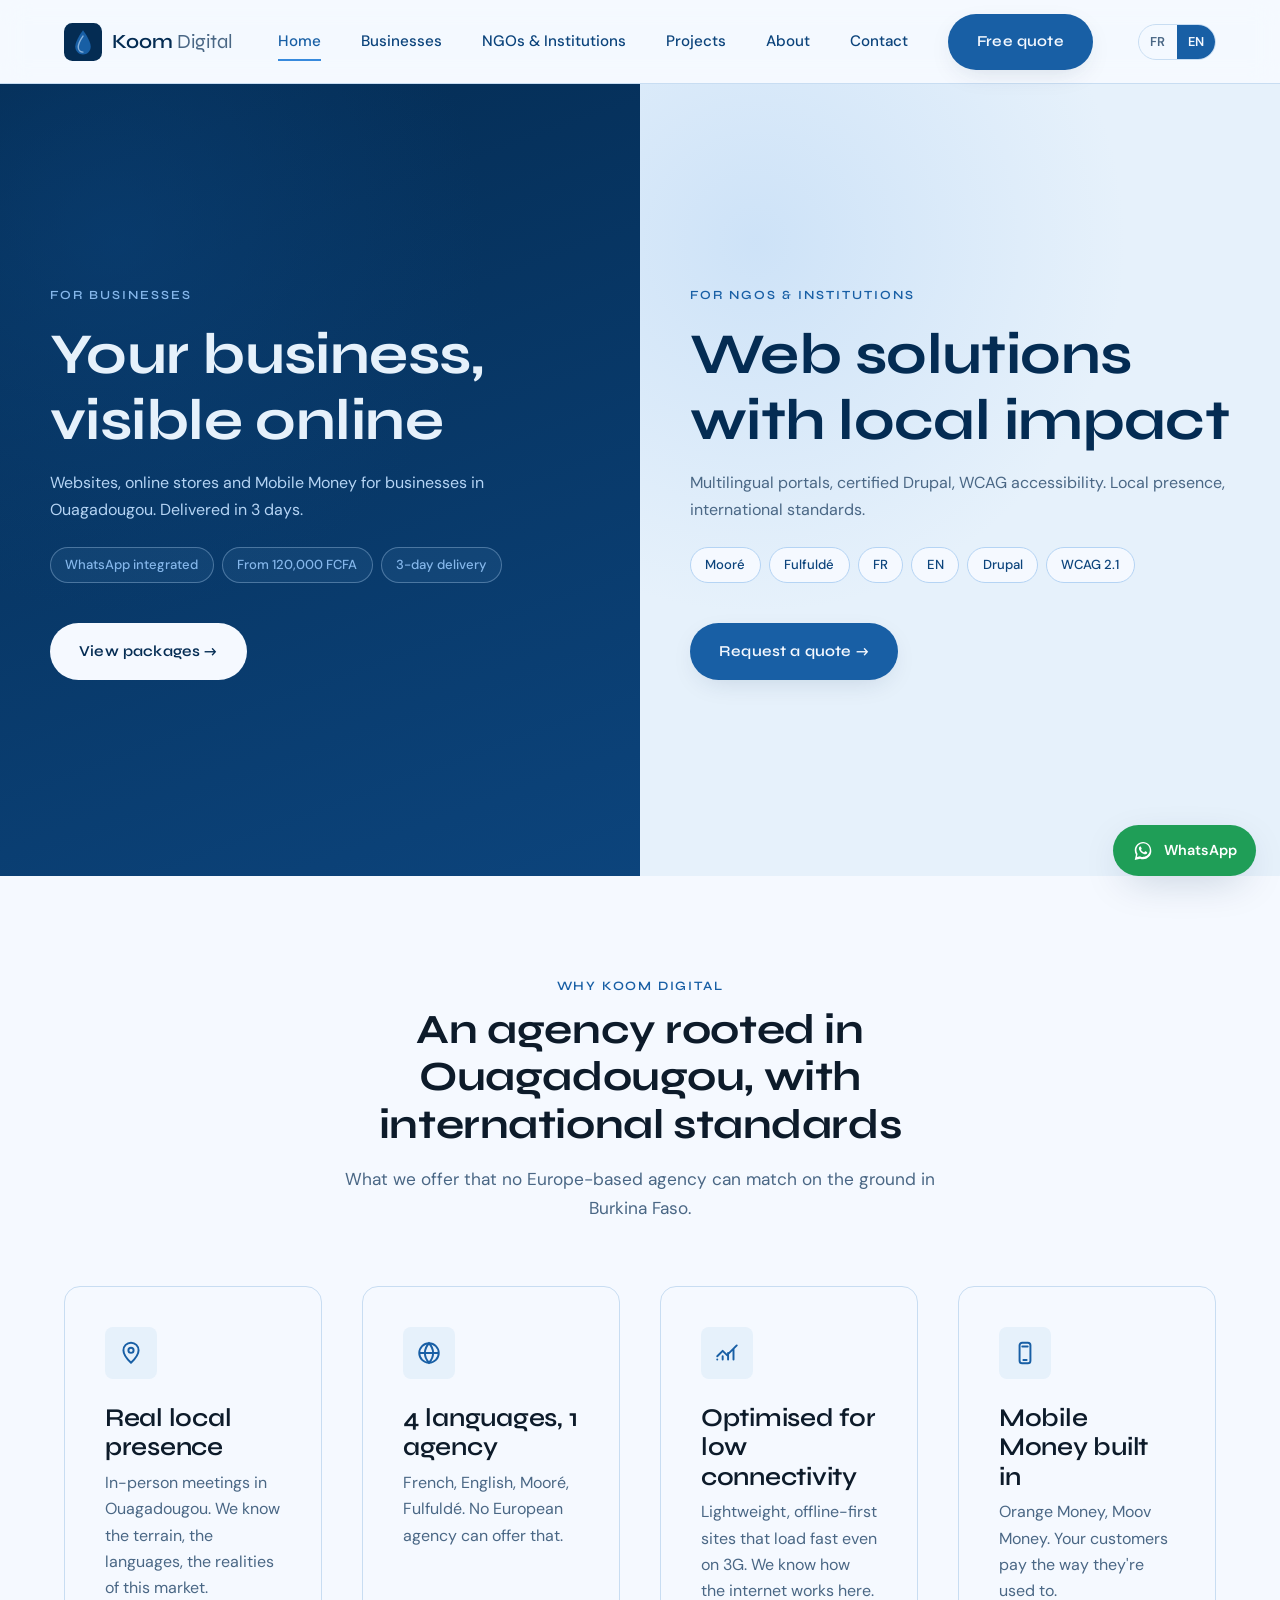
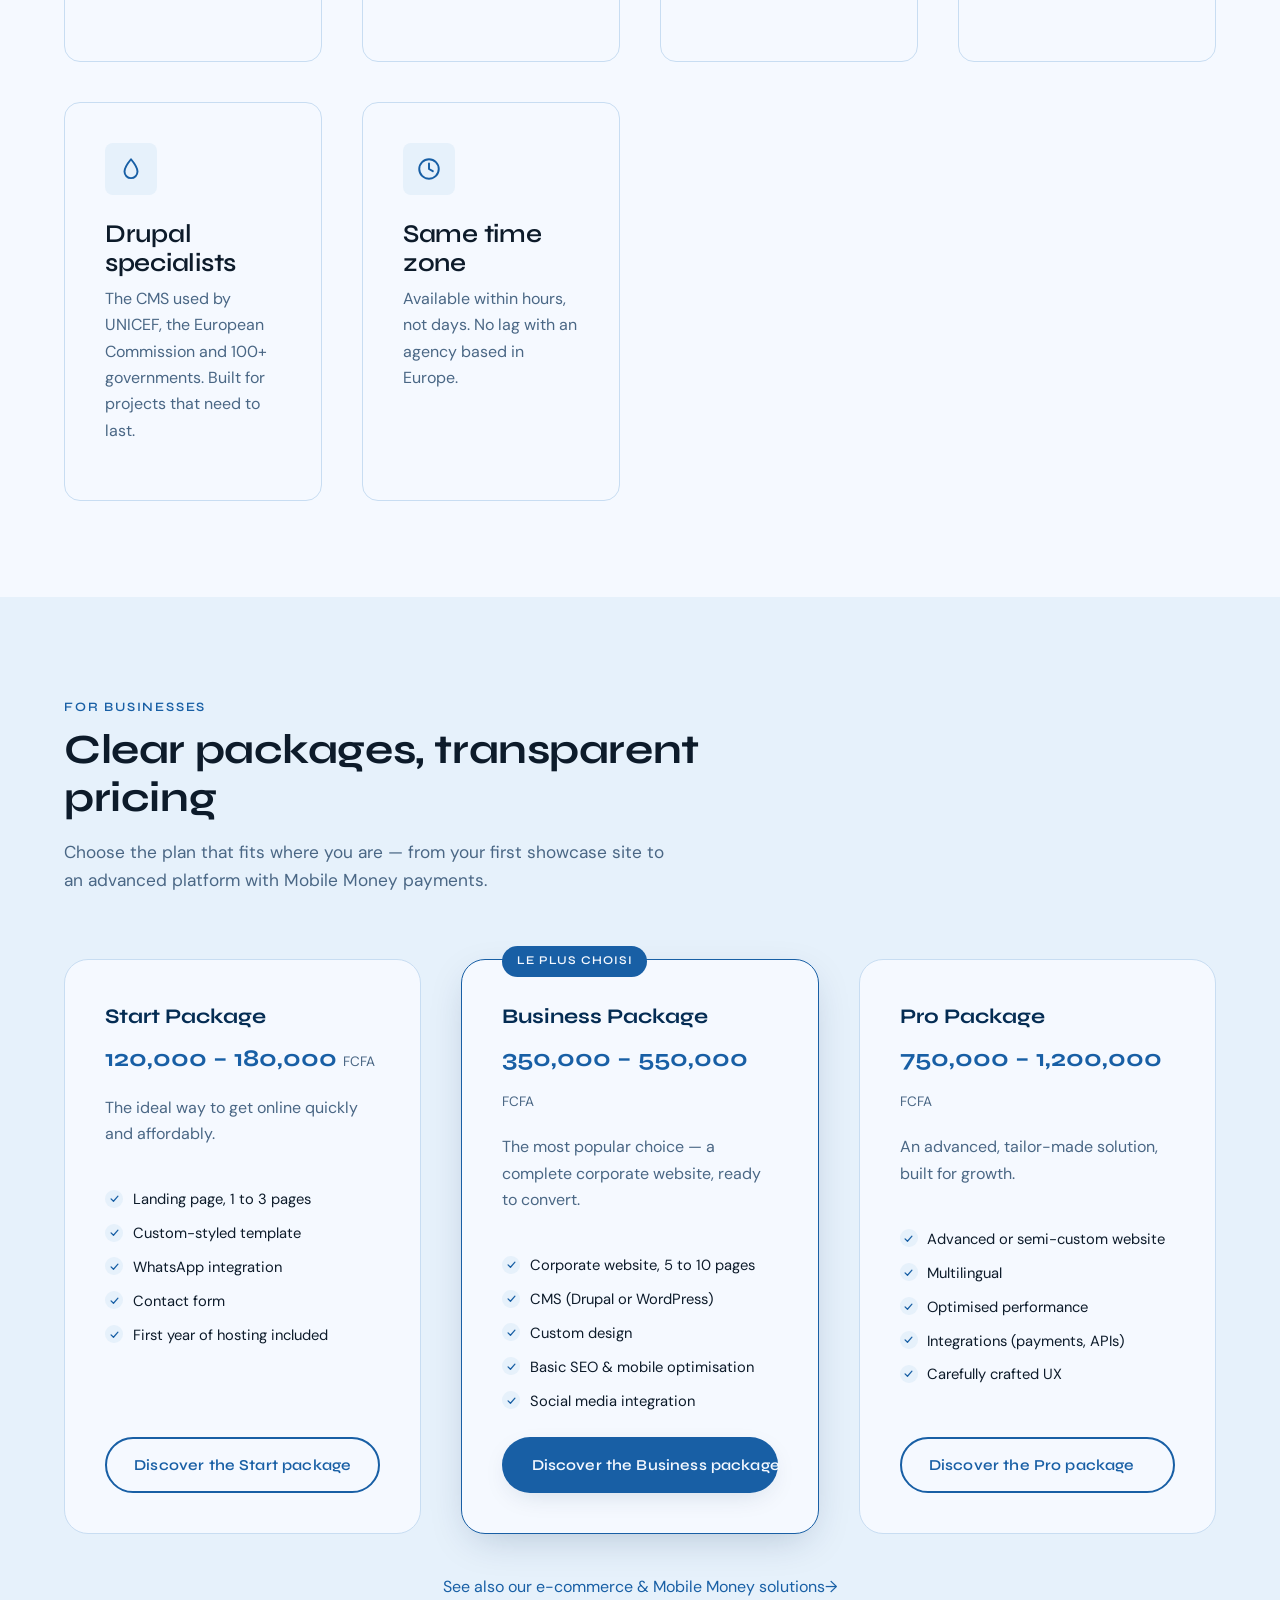
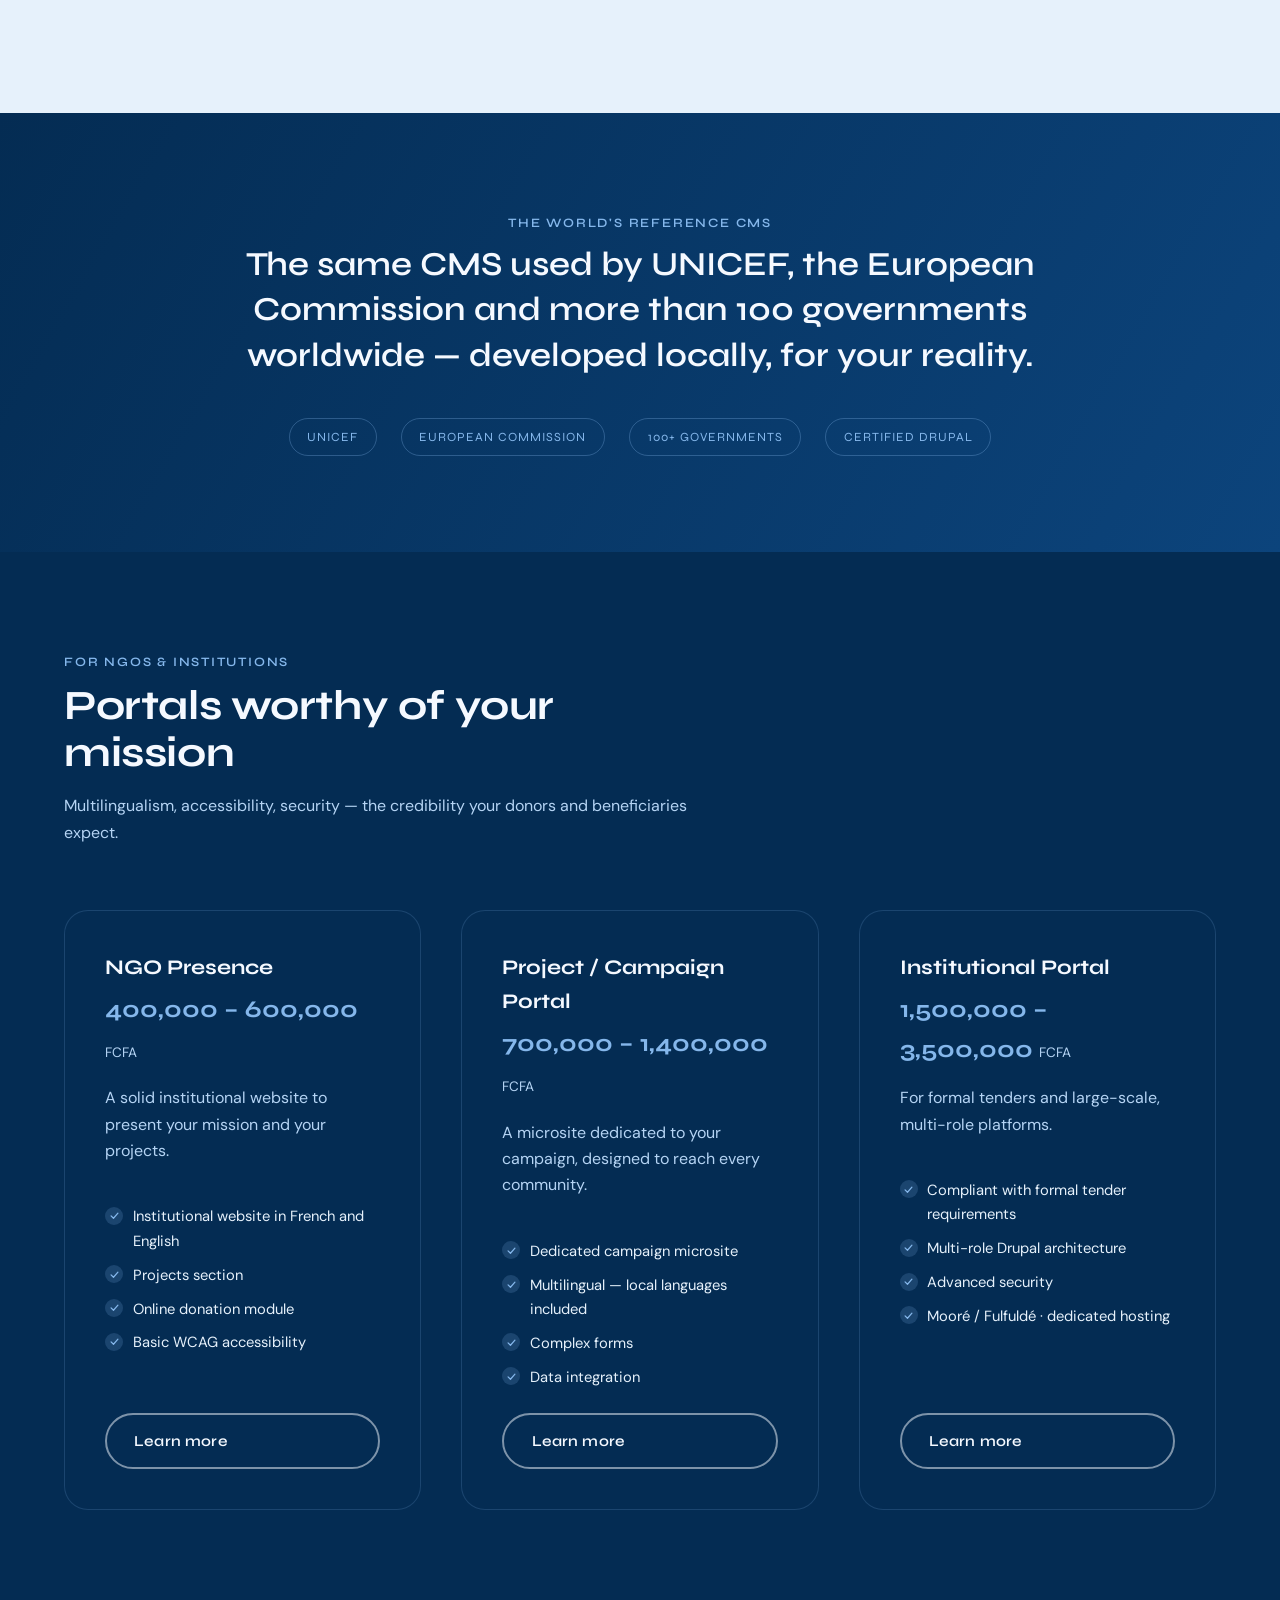
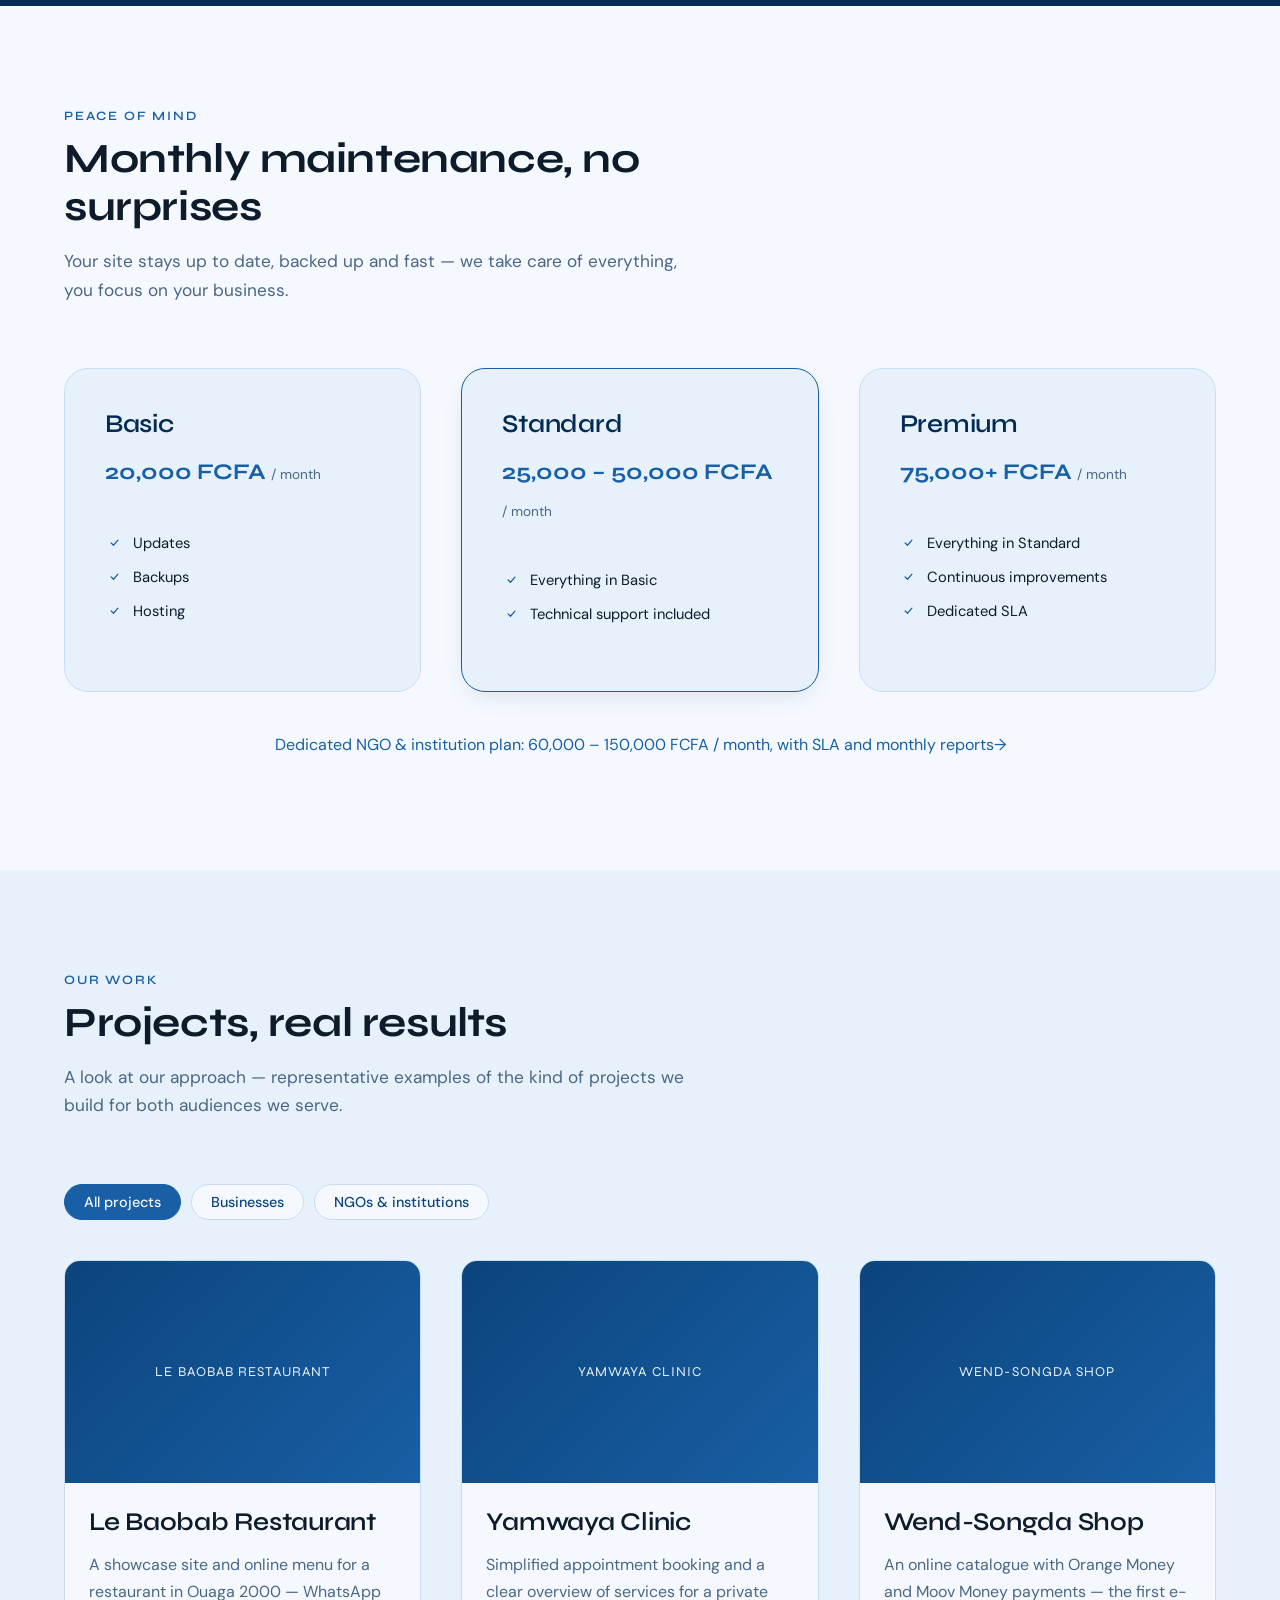
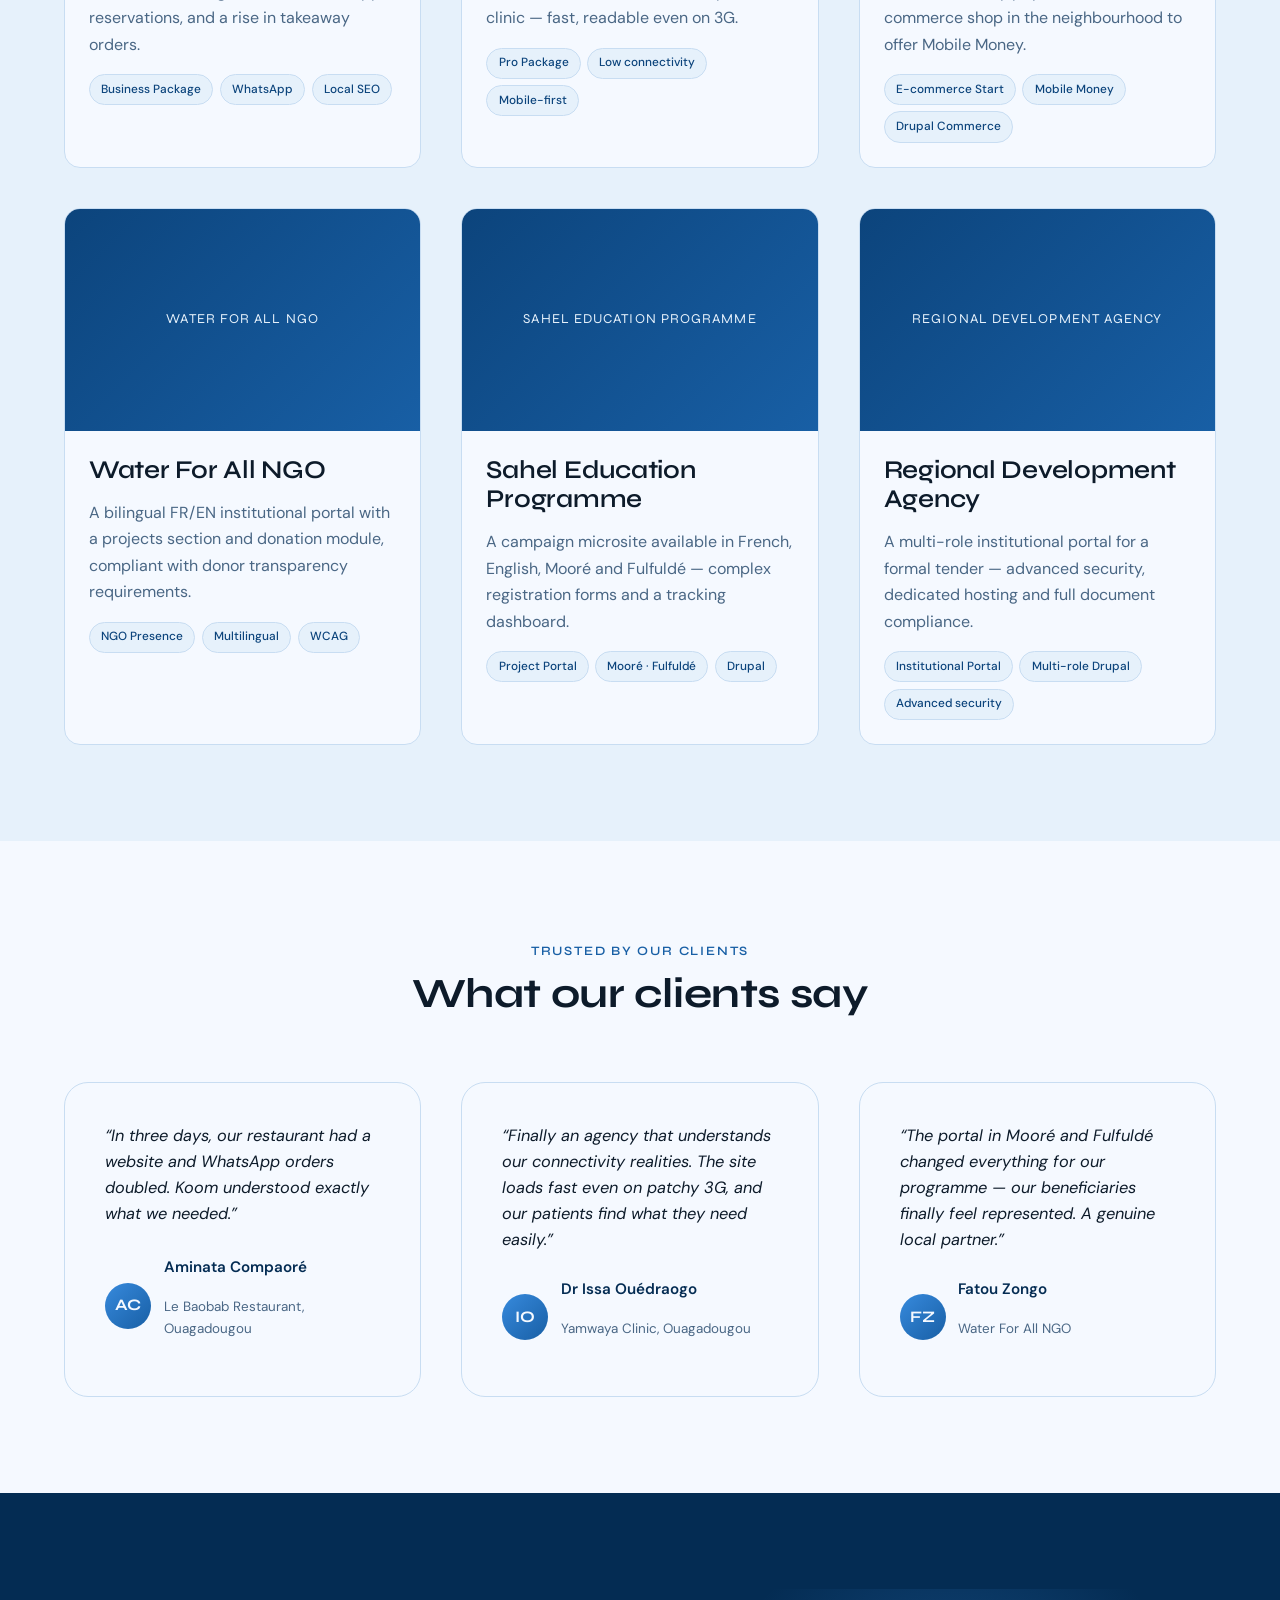
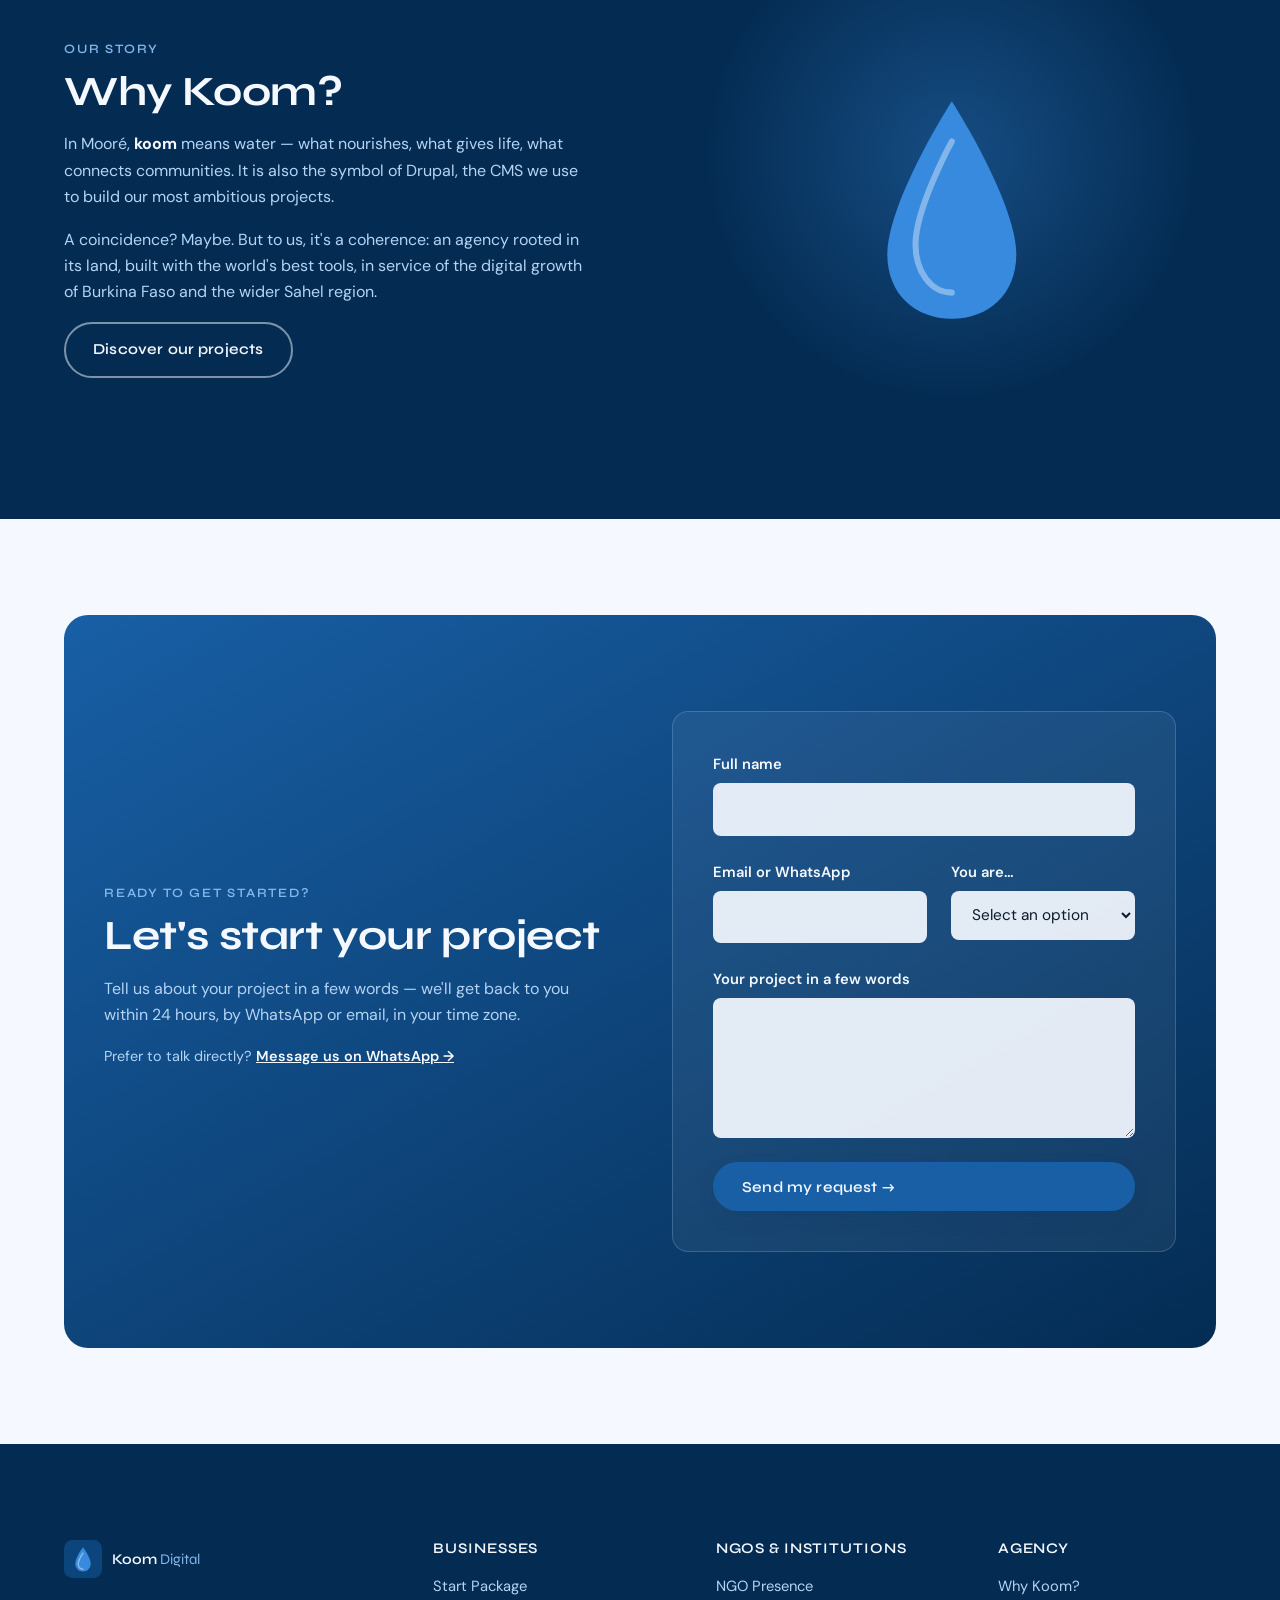
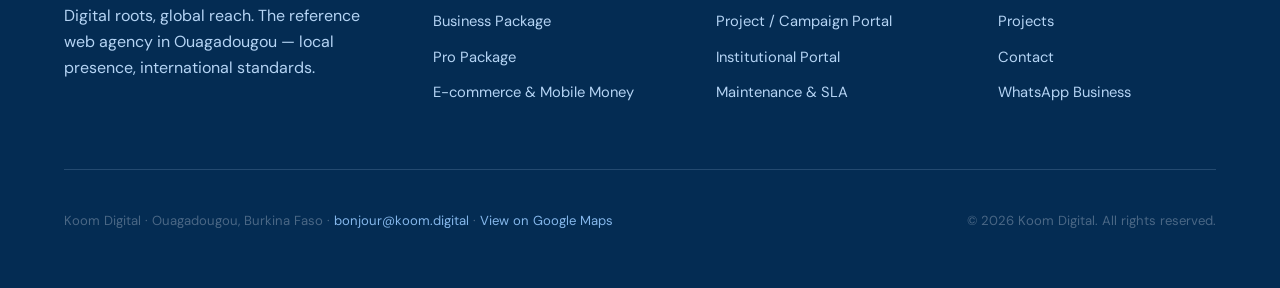
==== en/index.html @ 2a44bb32 "add english version" ====
<!DOCTYPE html>
<html lang="en">
<head>
  <meta charset="UTF-8">
  <meta name="viewport" content="width=device-width, initial-scale=1">
  <title>Koom Digital — Drupal Web Agency in Ouagadougou, Burkina Faso</title>
  <meta name="description" content="Koom Digital builds websites, online stores and institutional portals in Ouagadougou. Drupal specialists, Mobile Money, multilingual (FR, EN, Mooré, Fulfuldé). Local presence, international standards.">
  <link rel="canonical" href="https://www.koom.digital/en/index.html">
  <link rel="alternate" hreflang="fr" href="https://www.koom.digital/">
  <link rel="alternate" hreflang="en" href="https://www.koom.digital/en/index.html">
  <link rel="alternate" hreflang="x-default" href="https://www.koom.digital/">

  <!-- Open Graph — sharing on WhatsApp / social networks -->
  <meta property="og:type" content="website">
  <meta property="og:locale" content="en_US">
  <meta property="og:locale:alternate" content="fr_FR">
  <meta property="og:site_name" content="Koom Digital">
  <meta property="og:title" content="Koom Digital — Your business, visible to the world">
  <meta property="og:description" content="Websites, stores and portals built for impact, designed in Ouagadougou. Certified Drupal, Mobile Money, multilingual FR · EN · Mooré · Fulfuldé.">
  <meta property="og:url" content="https://www.koom.digital/en/index.html">
  <meta property="og:image" content="https://www.koom.digital/images/og-cover.jpg">
  <meta name="twitter:card" content="summary_large_image">

  <link rel="icon" type="image/svg+xml" href="../images/favicon.svg">

  <!-- Fonts: preconnect + non-blocking load -->
  <link rel="preconnect" href="https://fonts.googleapis.com">
  <link rel="preconnect" href="https://fonts.gstatic.com" crossorigin>
  <link href="https://fonts.googleapis.com/css2?family=Syne:wght@500;600;700&family=DM+Sans:wght@300;400;500&display=swap" rel="stylesheet" media="print" onload="this.media='all'">
  <noscript><link href="https://fonts.googleapis.com/css2?family=Syne:wght@500;600;700&family=DM+Sans:wght@300;400;500&display=swap" rel="stylesheet"></noscript>

  <!-- Critical CSS above the fold (inline for First Contentful Paint) -->
  <style>
    :root{--koom-navy:#042C53;--koom-deep:#0C447C;--koom-blue:#185FA5;--koom-mid:#378ADD;--koom-light:#85B7EB;--koom-pale:#B5D4F4;--koom-wash:#E6F1FB;--koom-white:#F5F9FF;--koom-text:#0D1B2A;--koom-muted:#4A6785;--koom-border:#C8DDF2;--font-display:'Syne',Georgia,serif;--font-body:'DM Sans',-apple-system,sans-serif}
    *{box-sizing:border-box}
    body{margin:0;font-family:var(--font-body);color:var(--koom-text);background:var(--koom-white);line-height:1.65}
    h1,h2,h3{font-family:var(--font-display);font-weight:700;line-height:1.15;margin:0 0 1rem}
    .site-header{position:sticky;top:0;z-index:100;background:rgba(245,249,255,.85);border-bottom:1px solid var(--koom-border)}
    .nav{display:flex;align-items:center;justify-content:space-between;gap:1.5rem;padding-block:.85rem;max-width:1200px;margin-inline:auto;padding-inline:1.5rem}
    .brand{display:inline-flex;align-items:center;gap:.6rem;font-family:var(--font-display);font-size:1.25rem;color:var(--koom-navy)}
    .hero-split{display:grid;grid-template-columns:1fr 1fr;min-height:88vh}
    .hero-half{display:flex;align-items:center;padding:4rem 2.5rem}
    .hero-entreprises{background:linear-gradient(160deg,var(--koom-navy),var(--koom-deep));color:var(--koom-wash)}
    .hero-ongs{background:var(--koom-wash);color:var(--koom-navy)}
    @media(max-width:920px){.hero-split{grid-template-columns:1fr;min-height:0}.hero-half{padding:3rem 1.5rem}}
  </style>

  <link rel="preload" href="../css/style.css" as="style">
  <link rel="stylesheet" href="../css/style.css" media="print" onload="this.media='all'">
  <noscript><link rel="stylesheet" href="../css/style.css"></noscript>

  <!-- Schema.org — LocalBusiness for local SEO -->
  <script type="application/ld+json">
  {
    "@context": "https://schema.org",
    "@type": "ProfessionalService",
    "name": "Koom Digital",
    "description": "Web development agency and Drupal specialist based in Ouagadougou, Burkina Faso. Showcase websites, e-commerce, Mobile Money and multilingual institutional portals.",
    "image": "https://www.koom.digital/images/og-cover.jpg",
    "url": "https://www.koom.digital/en/index.html",
    "telephone": "+226-XX-XX-XX-XX",
    "priceRange": "120000 FCFA - 3500000 FCFA",
    "address": {
      "@type": "PostalAddress",
      "addressLocality": "Ouagadougou",
      "addressCountry": "BF"
    },
    "areaServed": ["Burkina Faso", "Sahel region"],
    "knowsLanguage": ["fr", "en", "mos", "ff"],
    "sameAs": []
  }
  </script>
</head>
<body>
  <a class="skip-link" href="#main">Skip to main content</a>

  <!-- ============================== NAVIGATION ============================== -->
  <header class="site-header">
    <nav class="nav" aria-label="Main navigation">
      <a class="brand" href="index.html">
        <svg class="brand-mark" viewBox="0 0 64 64" aria-hidden="true">
          <rect width="64" height="64" rx="14" fill="#042C53"/>
          <path d="M32 12C32 12 19 29 19 39.5C19 47.5 24.8 53 32 53C39.2 53 45 47.5 45 39.5C45 29 32 12 32 12Z" fill="#185FA5"/>
          <path d="M32 22C32 22 24 33.5 24 40.5C24 45.5 27.6 49 32 49" fill="none" stroke="#B5D4F4" stroke-width="2.4" stroke-linecap="round" opacity="0.7"/>
        </svg>
        <span class="brand-word"><strong>Koom</strong> <span>Digital</span></span>
      </a>

      <button class="nav-toggle" type="button" aria-expanded="false" aria-controls="primary-nav" aria-label="Open navigation menu">
        <span></span>
      </button>

      <div class="nav-links" id="primary-nav">
        <a href="index.html" aria-current="page">Home</a>
        <a href="entreprises.html">Businesses</a>
        <a href="ongs-institutions.html">NGOs &amp; Institutions</a>
        <a href="index.html#projects">Projects</a>
        <a href="index.html#story">About</a>
        <a href="contact.html">Contact</a>
        <a class="btn btn-primary" href="contact.html">Free quote</a>
      </div>

      <div class="nav-actions">
        <div class="lang-toggle" role="group" aria-label="Choose language / Choisir la langue">
          <a href="../index.html" aria-current="false" lang="fr" hreflang="fr">FR</a>
          <a href="index.html" aria-current="true" lang="en" hreflang="en">EN</a>
        </div>
      </div>
    </nav>
  </header>

  <main id="main">

    <!-- ============================== HERO SPLIT ============================== -->
    <section class="hero-split" aria-label="Choose your path">
      <div class="hero-half hero-entreprises">
        <div class="hero-half-inner" data-reveal>
          <span class="hero-tag-label">For businesses</span>
          <h1>Your business, visible online</h1>
          <p>Websites, online stores and Mobile Money for businesses in Ouagadougou. Delivered in 3 days.</p>
          <ul class="tag-list">
            <li class="tag">WhatsApp integrated</li>
            <li class="tag">From 120,000 FCFA</li>
            <li class="tag">3-day delivery</li>
          </ul>
          <a class="btn btn-light" href="entreprises.html">View packages →</a>
        </div>
      </div>

      <div class="hero-half hero-ongs">
        <div class="hero-half-inner" data-reveal>
          <span class="hero-tag-label">For NGOs &amp; institutions</span>
          <h1>Web solutions with local impact</h1>
          <p>Multilingual portals, certified Drupal, WCAG accessibility. Local presence, international standards.</p>
          <ul class="tag-list">
            <li class="tag">Mooré</li>
            <li class="tag">Fulfuldé</li>
            <li class="tag">FR</li>
            <li class="tag">EN</li>
            <li class="tag">Drupal</li>
            <li class="tag">WCAG 2.1</li>
          </ul>
          <a class="btn btn-primary" href="ongs-institutions.html">Request a quote →</a>
        </div>
      </div>
    </section>

    <!-- ============================== VALUE PROPOSITION ============================== -->
    <section class="section" aria-labelledby="value-title">
      <div class="container">
        <div class="section-head section-head--center" data-reveal>
          <span class="eyebrow">Why Koom Digital</span>
          <h2 id="value-title">An agency rooted in Ouagadougou, with international standards</h2>
          <p class="lede" style="margin-inline:auto">What we offer that no Europe-based agency can match on the ground in Burkina Faso.</p>
        </div>

        <div class="grid grid--6" data-reveal-group>
          <div class="card">
            <div class="card-icon" aria-hidden="true">
              <svg viewBox="0 0 24 24" fill="none"><path d="M12 21s7-6.5 7-11.5A7 7 0 0 0 5 9.5C5 14.5 12 21 12 21Z" stroke="currentColor" stroke-width="1.8" stroke-linejoin="round"/><circle cx="12" cy="9.5" r="2.4" stroke="currentColor" stroke-width="1.8"/></svg>
            </div>
            <h3>Real local presence</h3>
            <p>In-person meetings in Ouagadougou. We know the terrain, the languages, the realities of this market.</p>
          </div>

          <div class="card">
            <div class="card-icon" aria-hidden="true">
              <svg viewBox="0 0 24 24" fill="none"><circle cx="12" cy="12" r="9" stroke="currentColor" stroke-width="1.8"/><path d="M3 12h18M12 3c2.5 2.7 3.8 6 3.8 9s-1.3 6.3-3.8 9c-2.5-2.7-3.8-6-3.8-9S9.5 5.7 12 3Z" stroke="currentColor" stroke-width="1.8"/></svg>
            </div>
            <h3>4 languages, 1 agency</h3>
            <p>French, English, Mooré, Fulfuldé. No European agency can offer that.</p>
          </div>

          <div class="card">
            <div class="card-icon" aria-hidden="true">
              <svg viewBox="0 0 24 24" fill="none"><path d="M3 18h.01M8 18v-3M13 18v-6M18 18V8M21 5l-9 9-4-4-5 5" stroke="currentColor" stroke-width="1.8" stroke-linecap="round" stroke-linejoin="round"/></svg>
            </div>
            <h3>Optimised for low connectivity</h3>
            <p>Lightweight, offline-first sites that load fast even on 3G. We know how the internet works here.</p>
          </div>

          <div class="card">
            <div class="card-icon" aria-hidden="true">
              <svg viewBox="0 0 24 24" fill="none"><rect x="7" y="2.5" width="10" height="19" rx="2.4" stroke="currentColor" stroke-width="1.8"/><path d="M10.5 18.5h3M9.5 6h5" stroke="currentColor" stroke-width="1.8" stroke-linecap="round"/></svg>
            </div>
            <h3>Mobile Money built in</h3>
            <p>Orange Money, Moov Money. Your customers pay the way they're used to.</p>
          </div>

          <div class="card">
            <div class="card-icon" aria-hidden="true">
              <svg viewBox="0 0 24 24" fill="none"><path d="M12 3s6 7.2 6 11.4A6 6 0 0 1 6 14.4C6 10.2 12 3 12 3Z" stroke="currentColor" stroke-width="1.8" stroke-linejoin="round"/></svg>
            </div>
            <h3>Drupal specialists</h3>
            <p>The CMS used by UNICEF, the European Commission and 100+ governments. Built for projects that need to last.</p>
          </div>

          <div class="card">
            <div class="card-icon" aria-hidden="true">
              <svg viewBox="0 0 24 24" fill="none"><circle cx="12" cy="12" r="9" stroke="currentColor" stroke-width="1.8"/><path d="M12 7v5l3.5 2" stroke="currentColor" stroke-width="1.8" stroke-linecap="round" stroke-linejoin="round"/></svg>
            </div>
            <h3>Same time zone</h3>
            <p>Available within hours, not days. No lag with an agency based in Europe.</p>
          </div>
        </div>
      </div>
    </section>

    <!-- ============================== BUSINESS PACKAGES ============================== -->
    <section class="section section--wash" id="packages-businesses" aria-labelledby="packages-title">
      <div class="container">
        <div class="section-head" data-reveal>
          <span class="eyebrow">For businesses</span>
          <h2 id="packages-title">Clear packages, transparent pricing</h2>
          <p class="lede">Choose the plan that fits where you are — from your first showcase site to an advanced platform with Mobile Money payments.</p>
        </div>

        <div class="grid grid--3" data-reveal-group>
          <article class="pack-card">
            <p class="pack-name">Start Package</p>
            <p class="pack-price">120,000 – 180,000 <small>FCFA</small></p>
            <p>The ideal way to get online quickly and affordably.</p>
            <ul class="pack-list">
              <li>Landing page, 1 to 3 pages</li>
              <li>Custom-styled template</li>
              <li>WhatsApp integration</li>
              <li>Contact form</li>
              <li>First year of hosting included</li>
            </ul>
            <a class="btn btn-outline-dark" href="entreprises.html#start">Discover the Start package</a>
          </article>

          <article class="pack-card pack-card--featured">
            <p class="pack-name">Business Package</p>
            <p class="pack-price">350,000 – 550,000 <small>FCFA</small></p>
            <p>The most popular choice — a complete corporate website, ready to convert.</p>
            <ul class="pack-list">
              <li>Corporate website, 5 to 10 pages</li>
              <li>CMS (Drupal or WordPress)</li>
              <li>Custom design</li>
              <li>Basic SEO &amp; mobile optimisation</li>
              <li>Social media integration</li>
            </ul>
            <a class="btn btn-primary" href="entreprises.html#business">Discover the Business package</a>
          </article>

          <article class="pack-card">
            <p class="pack-name">Pro Package</p>
            <p class="pack-price">750,000 – 1,200,000 <small>FCFA</small></p>
            <p>An advanced, tailor-made solution, built for growth.</p>
            <ul class="pack-list">
              <li>Advanced or semi-custom website</li>
              <li>Multilingual</li>
              <li>Optimised performance</li>
              <li>Integrations (payments, APIs)</li>
              <li>Carefully crafted UX</li>
            </ul>
            <a class="btn btn-outline-dark" href="entreprises.html#pro">Discover the Pro package</a>
          </article>
        </div>

        <p class="text-center" style="margin-top:var(--space-lg)">
          <a class="btn-ghost" href="entreprises.html">See also our e-commerce &amp; Mobile Money solutions</a>
        </p>
      </div>
    </section>

    <!-- ============================== DARK STAT BAND ============================== -->
    <section class="stat-band">
      <div class="container" data-reveal>
        <span class="eyebrow" style="color:var(--koom-light)">The world's reference CMS</span>
        <p class="lead">The same CMS used by UNICEF, the European Commission and more than 100 governments worldwide — developed locally, for your reality.</p>
        <div class="stat-logos">
          <span>UNICEF</span>
          <span>European Commission</span>
          <span>100+ governments</span>
          <span>Certified Drupal</span>
        </div>
      </div>
    </section>

    <!-- ============================== NGO SOLUTIONS ============================== -->
    <section class="section section--dark" id="ngo-solutions" aria-labelledby="ngo-title">
      <div class="container">
        <div class="section-head" data-reveal>
          <span class="eyebrow">For NGOs &amp; institutions</span>
          <h2 id="ngo-title">Portals worthy of your mission</h2>
          <p>Multilingualism, accessibility, security — the credibility your donors and beneficiaries expect.</p>
        </div>

        <div class="grid grid--3" data-reveal-group>
          <article class="inst-card">
            <p class="pack-name">NGO Presence</p>
            <p class="pack-price">400,000 – 600,000 <small>FCFA</small></p>
            <p>A solid institutional website to present your mission and your projects.</p>
            <ul class="pack-list">
              <li>Institutional website in French and English</li>
              <li>Projects section</li>
              <li>Online donation module</li>
              <li>Basic WCAG accessibility</li>
            </ul>
            <a class="btn btn-outline" href="ongs-institutions.html#ngo">Learn more</a>
          </article>

          <article class="inst-card">
            <p class="pack-name">Project / Campaign Portal</p>
            <p class="pack-price">700,000 – 1,400,000 <small>FCFA</small></p>
            <p>A microsite dedicated to your campaign, designed to reach every community.</p>
            <ul class="pack-list">
              <li>Dedicated campaign microsite</li>
              <li>Multilingual — local languages included</li>
              <li>Complex forms</li>
              <li>Data integration</li>
            </ul>
            <a class="btn btn-outline" href="ongs-institutions.html#portal">Learn more</a>
          </article>

          <article class="inst-card">
            <p class="pack-name">Institutional Portal</p>
            <p class="pack-price">1,500,000 – 3,500,000 <small>FCFA</small></p>
            <p>For formal tenders and large-scale, multi-role platforms.</p>
            <ul class="pack-list">
              <li>Compliant with formal tender requirements</li>
              <li>Multi-role Drupal architecture</li>
              <li>Advanced security</li>
              <li>Mooré / Fulfuldé · dedicated hosting</li>
            </ul>
            <a class="btn btn-outline" href="ongs-institutions.html#institutional">Learn more</a>
          </article>
        </div>
      </div>
    </section>

    <!-- ============================== MAINTENANCE ============================== -->
    <section class="section" id="maintenance" aria-labelledby="maintenance-title">
      <div class="container">
        <div class="section-head" data-reveal>
          <span class="eyebrow">Peace of mind</span>
          <h2 id="maintenance-title">Monthly maintenance, no surprises</h2>
          <p class="lede">Your site stays up to date, backed up and fast — we take care of everything, you focus on your business.</p>
        </div>

        <div class="grid grid--3" data-reveal-group>
          <article class="plan-card">
            <h3>Basic</h3>
            <p class="plan-price">20,000 FCFA <small style="font-family:var(--font-body);font-weight:400;font-size:.85rem;color:var(--koom-muted)">/ month</small></p>
            <ul class="pack-list">
              <li>Updates</li>
              <li>Backups</li>
              <li>Hosting</li>
            </ul>
          </article>

          <article class="plan-card" style="border-color:var(--koom-blue);box-shadow:var(--shadow-card)">
            <h3>Standard</h3>
            <p class="plan-price">25,000 – 50,000 FCFA <small style="font-family:var(--font-body);font-weight:400;font-size:.85rem;color:var(--koom-muted)">/ month</small></p>
            <ul class="pack-list">
              <li>Everything in Basic</li>
              <li>Technical support included</li>
            </ul>
          </article>

          <article class="plan-card">
            <h3>Premium</h3>
            <p class="plan-price">75,000+ FCFA <small style="font-family:var(--font-body);font-weight:400;font-size:.85rem;color:var(--koom-muted)">/ month</small></p>
            <ul class="pack-list">
              <li>Everything in Standard</li>
              <li>Continuous improvements</li>
              <li>Dedicated SLA</li>
            </ul>
          </article>
        </div>
        <p class="text-center" style="margin-top:var(--space-lg)">
          <a class="btn-ghost" href="ongs-institutions.html#ngo-maintenance">Dedicated NGO &amp; institution plan: 60,000 – 150,000 FCFA / month, with SLA and monthly reports</a>
        </p>
      </div>
    </section>

    <!-- ============================== PORTFOLIO ============================== -->
    <section class="section section--wash" id="projects" aria-labelledby="projects-title">
      <div class="container">
        <div class="section-head" data-reveal>
          <span class="eyebrow">Our work</span>
          <h2 id="projects-title">Projects, real results</h2>
          <p class="lede">A look at our approach — representative examples of the kind of projects we build for both audiences we serve.</p>
        </div>

        <div class="filter-bar" role="group" aria-label="Filter projects by type">
          <button class="filter-btn" type="button" data-filter="all" aria-pressed="true">All projects</button>
          <button class="filter-btn" type="button" data-filter="entreprise" aria-pressed="false">Businesses</button>
          <button class="filter-btn" type="button" data-filter="institution" aria-pressed="false">NGOs &amp; institutions</button>
        </div>

        <div class="grid grid--3" data-reveal-group>
          <article class="project-card" data-project-type="entreprise">
            <div class="project-thumb" aria-hidden="true">Le Baobab Restaurant</div>
            <div class="project-body">
              <h3>Le Baobab Restaurant</h3>
              <p>A showcase site and online menu for a restaurant in Ouaga 2000 — WhatsApp reservations, and a rise in takeaway orders.</p>
              <div class="project-tags">
                <span class="tag">Business Package</span>
                <span class="tag">WhatsApp</span>
                <span class="tag">Local SEO</span>
              </div>
            </div>
          </article>

          <article class="project-card" data-project-type="entreprise">
            <div class="project-thumb" aria-hidden="true">Yamwaya Clinic</div>
            <div class="project-body">
              <h3>Yamwaya Clinic</h3>
              <p>Simplified appointment booking and a clear overview of services for a private clinic — fast, readable even on 3G.</p>
              <div class="project-tags">
                <span class="tag">Pro Package</span>
                <span class="tag">Low connectivity</span>
                <span class="tag">Mobile-first</span>
              </div>
            </div>
          </article>

          <article class="project-card" data-project-type="entreprise">
            <div class="project-thumb" aria-hidden="true">Wend-Songda Shop</div>
            <div class="project-body">
              <h3>Wend-Songda Shop</h3>
              <p>An online catalogue with Orange Money and Moov Money payments — the first e-commerce shop in the neighbourhood to offer Mobile Money.</p>
              <div class="project-tags">
                <span class="tag">E-commerce Start</span>
                <span class="tag">Mobile Money</span>
                <span class="tag">Drupal Commerce</span>
              </div>
            </div>
          </article>

          <article class="project-card" data-project-type="institution">
            <div class="project-thumb" aria-hidden="true">Water For All NGO</div>
            <div class="project-body">
              <h3>Water For All NGO</h3>
              <p>A bilingual FR/EN institutional portal with a projects section and donation module, compliant with donor transparency requirements.</p>
              <div class="project-tags">
                <span class="tag">NGO Presence</span>
                <span class="tag">Multilingual</span>
                <span class="tag">WCAG</span>
              </div>
            </div>
          </article>

          <article class="project-card" data-project-type="institution">
            <div class="project-thumb" aria-hidden="true">Sahel Education Programme</div>
            <div class="project-body">
              <h3>Sahel Education Programme</h3>
              <p>A campaign microsite available in French, English, Mooré and Fulfuldé — complex registration forms and a tracking dashboard.</p>
              <div class="project-tags">
                <span class="tag">Project Portal</span>
                <span class="tag">Mooré · Fulfuldé</span>
                <span class="tag">Drupal</span>
              </div>
            </div>
          </article>

          <article class="project-card" data-project-type="institution">
            <div class="project-thumb" aria-hidden="true">Regional Development Agency</div>
            <div class="project-body">
              <h3>Regional Development Agency</h3>
              <p>A multi-role institutional portal for a formal tender — advanced security, dedicated hosting and full document compliance.</p>
              <div class="project-tags">
                <span class="tag">Institutional Portal</span>
                <span class="tag">Multi-role Drupal</span>
                <span class="tag">Advanced security</span>
              </div>
            </div>
          </article>
        </div>
      </div>
    </section>

    <!-- ============================== TESTIMONIALS ============================== -->
    <section class="section" aria-labelledby="testimonials-title">
      <div class="container">
        <div class="section-head section-head--center" data-reveal>
          <span class="eyebrow">Trusted by our clients</span>
          <h2 id="testimonials-title">What our clients say</h2>
        </div>

        <div class="grid grid--3" data-reveal-group>
          <article class="testimonial">
            <blockquote>“In three days, our restaurant had a website and WhatsApp orders doubled. Koom understood exactly what we needed.”</blockquote>
            <div class="testimonial-author">
              <span class="author-avatar" aria-hidden="true">AC</span>
              <div>
                <p class="author-name">Aminata Compaoré</p>
                <p class="author-role">Le Baobab Restaurant, Ouagadougou</p>
              </div>
            </div>
          </article>

          <article class="testimonial">
            <blockquote>“Finally an agency that understands our connectivity realities. The site loads fast even on patchy 3G, and our patients find what they need easily.”</blockquote>
            <div class="testimonial-author">
              <span class="author-avatar" aria-hidden="true">IO</span>
              <div>
                <p class="author-name">Dr Issa Ouédraogo</p>
                <p class="author-role">Yamwaya Clinic, Ouagadougou</p>
              </div>
            </div>
          </article>

          <article class="testimonial">
            <blockquote>“The portal in Mooré and Fulfuldé changed everything for our programme — our beneficiaries finally feel represented. A genuine local partner.”</blockquote>
            <div class="testimonial-author">
              <span class="author-avatar" aria-hidden="true">FZ</span>
              <div>
                <p class="author-name">Fatou Zongo</p>
                <p class="author-role">Water For All NGO</p>
              </div>
            </div>
          </article>
        </div>
      </div>
    </section>

    <!-- ============================== BRAND STORY ============================== -->
    <section class="section section--dark" id="story" aria-labelledby="story-title">
      <div class="container">
        <div class="story">
          <div data-reveal>
            <span class="eyebrow">Our story</span>
            <h2 id="story-title">Why Koom?</h2>
            <p>In Mooré, <strong style="color:var(--koom-white)">koom</strong> means water — what nourishes, what gives life, what connects communities. It is also the symbol of Drupal, the CMS we use to build our most ambitious projects.</p>
            <p>A coincidence? Maybe. But to us, it's a coherence: an agency rooted in its land, built with the world's best tools, in service of the digital growth of Burkina Faso and the wider Sahel region.</p>
            <a class="btn btn-outline" href="index.html#projects">Discover our projects</a>
          </div>
          <div class="story-visual" data-reveal aria-hidden="true">
            <svg viewBox="0 0 200 240" role="presentation">
              <path d="M100 16C100 16 36 116 36 168C36 208 64 232 100 232C136 232 164 208 164 168C164 116 100 16 100 16Z" fill="#378ADD"/>
              <path d="M100 56C100 56 64 122 64 158C64 186 80 206 100 206" fill="none" stroke="#B5D4F4" stroke-width="6" stroke-linecap="round" opacity="0.6"/>
            </svg>
          </div>
        </div>
      </div>
    </section>

    <!-- ============================== FINAL CTA ============================== -->
    <section class="section" aria-labelledby="cta-title">
      <div class="container">
        <div class="cta-final" data-reveal>
          <div>
            <span class="eyebrow" style="color:var(--koom-light)">Ready to get started?</span>
            <h2 id="cta-title">Let's start your project</h2>
            <p>Tell us about your project in a few words — we'll get back to you within 24 hours, by WhatsApp or email, in your time zone.</p>
            <p style="color:var(--koom-pale);font-size:.9rem">Prefer to talk directly? <a href="https://wa.me/22600000000" style="color:var(--koom-white);font-weight:600;text-decoration:underline">Message us on WhatsApp →</a></p>
          </div>

          <form class="form-grid" data-contact-form data-success-message="Thank you! Your message has been sent. We'll get back to you shortly — you can also reach us directly on WhatsApp for a faster reply." novalidate>
            <p class="form-status" role="alert" aria-live="polite"></p>

            <div class="field field-honeypot" aria-hidden="true">
              <label for="cta-company">Leave this field empty</label>
              <input type="text" id="cta-company" name="company_website" tabindex="-1" autocomplete="off">
            </div>

            <div class="field">
              <label for="cta-name">Full name</label>
              <input type="text" id="cta-name" name="name" required autocomplete="name">
            </div>

            <div class="form-row">
              <div class="field">
                <label for="cta-contact">Email or WhatsApp</label>
                <input type="text" id="cta-contact" name="contact" required autocomplete="email">
              </div>
              <div class="field">
                <label for="cta-type">You are…</label>
                <select id="cta-type" name="type" required>
                  <option value="">Select an option</option>
                  <option value="business">Business</option>
                  <option value="ngo">NGO</option>
                  <option value="institution">Institution</option>
                </select>
              </div>
            </div>

            <div class="field">
              <label for="cta-message">Your project in a few words</label>
              <textarea id="cta-message" name="message" rows="3" required></textarea>
            </div>

            <button class="btn btn-primary" type="submit">Send my request →</button>
          </form>
        </div>
      </div>
    </section>
  </main>

  <!-- ============================== FOOTER ============================== -->
  <footer class="site-footer">
    <div class="container">
      <div class="footer-grid">
        <div class="footer-brand">
          <a class="brand" href="index.html">
            <svg class="brand-mark" viewBox="0 0 64 64" aria-hidden="true">
              <rect width="64" height="64" rx="14" fill="#0C447C"/>
              <path d="M32 12C32 12 19 29 19 39.5C19 47.5 24.8 53 32 53C39.2 53 45 47.5 45 39.5C45 29 32 12 32 12Z" fill="#378ADD"/>
              <path d="M32 22C32 22 24 33.5 24 40.5C24 45.5 27.6 49 32 49" fill="none" stroke="#B5D4F4" stroke-width="2.4" stroke-linecap="round" opacity="0.7"/>
            </svg>
            <span class="brand-word"><strong>Koom</strong> <span>Digital</span></span>
          </a>
          <p>Digital roots, global reach. The reference web agency in Ouagadougou — local presence, international standards.</p>
        </div>

        <div>
          <h4>Businesses</h4>
          <ul>
            <li><a href="entreprises.html#start">Start Package</a></li>
            <li><a href="entreprises.html#business">Business Package</a></li>
            <li><a href="entreprises.html#pro">Pro Package</a></li>
            <li><a href="entreprises.html#ecommerce">E-commerce &amp; Mobile Money</a></li>
          </ul>
        </div>

        <div>
          <h4>NGOs &amp; institutions</h4>
          <ul>
            <li><a href="ongs-institutions.html#ngo">NGO Presence</a></li>
            <li><a href="ongs-institutions.html#portal">Project / Campaign Portal</a></li>
            <li><a href="ongs-institutions.html#institutional">Institutional Portal</a></li>
            <li><a href="index.html#maintenance">Maintenance &amp; SLA</a></li>
          </ul>
        </div>

        <div>
          <h4>Agency</h4>
          <ul>
            <li><a href="index.html#story">Why Koom?</a></li>
            <li><a href="index.html#projects">Projects</a></li>
            <li><a href="contact.html">Contact</a></li>
            <li><a href="https://wa.me/22600000000">WhatsApp Business</a></li>
          </ul>
        </div>
      </div>

      <div class="footer-bottom">
        <p>Koom Digital · Ouagadougou, Burkina Faso · <a href="mailto:bonjour@koom.digital">bonjour@koom.digital</a> · <a href="https://www.google.com/maps/search/?api=1&amp;query=Koom+Digital+Ouagadougou">View on Google Maps</a></p>
        <p>© <span data-year>2026</span> Koom Digital. All rights reserved.</p>
      </div>
    </div>
  </footer>

  <a class="whatsapp-float" href="https://wa.me/22600000000" aria-label="Chat with Koom Digital on WhatsApp">
    <svg viewBox="0 0 32 32" aria-hidden="true" fill="currentColor"><path d="M16.04 3C9.4 3 4 8.4 4 15.04c0 2.23.6 4.4 1.74 6.31L4 29l7.84-1.7a12 12 0 0 0 4.2.76c6.64 0 12.04-5.4 12.04-12.04C28.08 8.4 22.68 3 16.04 3Zm0 21.9c-1.4 0-2.78-.37-4-.99l-.29-.16-4.65 1 1.02-4.53-.18-.3a9.86 9.86 0 0 1-1.5-5.28c0-5.46 4.45-9.9 9.9-9.9 5.27 0 9.6 4.34 9.6 9.9 0 5.47-4.43 9.9-9.9 9.9Zm5.43-7.4c-.3-.15-1.76-.87-2.03-.97-.27-.1-.47-.15-.67.15-.2.3-.77.97-.94 1.17-.17.2-.35.22-.65.07-.3-.15-1.25-.46-2.38-1.46-.88-.78-1.47-1.75-1.65-2.05-.17-.3-.02-.46.13-.61.13-.13.3-.35.45-.52.15-.17.2-.3.3-.5.1-.2.05-.37-.02-.52-.07-.15-.67-1.62-.92-2.21-.24-.58-.49-.5-.67-.51h-.57c-.2 0-.52.07-.79.37-.27.3-1.04 1.02-1.04 2.48s1.07 2.88 1.22 3.08c.15.2 2.1 3.2 5.08 4.49.71.3 1.26.49 1.7.63.71.22 1.36.19 1.87.12.57-.09 1.76-.72 2-1.41.25-.7.25-1.3.17-1.42-.07-.13-.27-.2-.57-.35Z"/></svg>
    <span>WhatsApp</span>
  </a>

  <script src="../js/main.js" defer></script>
</body>
</html>
---- css/style.css ----
/* ==========================================================================
   Koom Digital — Design System
   Ouagadougou, Burkina Faso — agence web spécialiste Drupal
   ========================================================================== */

:root {
  /* Primaires */
  --koom-navy:  #042C53;
  --koom-deep:  #0C447C;
  --koom-blue:  #185FA5;
  --koom-mid:   #378ADD;

  /* Clairs */
  --koom-light: #85B7EB;
  --koom-pale:  #B5D4F4;
  --koom-wash:  #E6F1FB;
  --koom-white: #F5F9FF;

  /* Neutres */
  --koom-text:   #0D1B2A;
  --koom-muted:  #4A6785;
  --koom-border: #C8DDF2;

  /* Typographie */
  --font-display: 'Syne', 'Fraunces', Georgia, serif;
  --font-body: 'DM Sans', 'Inter', -apple-system, BlinkMacSystemFont, sans-serif;

  /* Échelle d'espacement */
  --space-xs: 0.5rem;
  --space-sm: 1rem;
  --space-md: 1.5rem;
  --space-lg: 2.5rem;
  --space-xl: 4rem;
  --space-2xl: 6rem;

  /* Rayons et ombres */
  --radius-sm: 8px;
  --radius-md: 16px;
  --radius-lg: 24px;
  --shadow-soft: 0 12px 40px -12px rgba(4, 44, 83, 0.25);
  --shadow-card: 0 8px 28px -10px rgba(4, 44, 83, 0.18);

  --container-w: 1200px;
  --transition-base: 0.35s cubic-bezier(0.22, 1, 0.36, 1);
}

/* --------------------------------------------------------------------------
   Reset & base
   -------------------------------------------------------------------------- */
*,
*::before,
*::after {
  box-sizing: border-box;
}

html {
  scroll-behavior: smooth;
  -webkit-text-size-adjust: 100%;
}

body {
  margin: 0;
  font-family: var(--font-body);
  font-weight: 400;
  font-size: 1rem;
  line-height: 1.65;
  color: var(--koom-text);
  background: var(--koom-white);
  -webkit-font-smoothing: antialiased;
  -moz-osx-font-smoothing: grayscale;
}

img,
svg,
video {
  max-width: 100%;
  display: block;
}

a {
  color: inherit;
  text-decoration: none;
}

ul,
ol {
  margin: 0;
  padding: 0;
  list-style: none;
}

h1, h2, h3, h4 {
  font-family: var(--font-display);
  font-weight: 600;
  line-height: 1.15;
  margin: 0 0 var(--space-sm);
  letter-spacing: -0.01em;
}

h1 { font-size: clamp(2.2rem, 5vw, 3.6rem); font-weight: 700; }
h2 { font-size: clamp(1.8rem, 3.6vw, 2.6rem); font-weight: 700; }
h3 { font-size: clamp(1.25rem, 2.4vw, 1.6rem); font-weight: 600; }
h4 { font-size: 1.1rem; font-weight: 600; }

p {
  margin: 0 0 var(--space-sm);
  color: var(--koom-muted);
}

button {
  font-family: inherit;
}

/* Visually-hidden utility for accessible labels */
.sr-only {
  position: absolute;
  width: 1px;
  height: 1px;
  padding: 0;
  margin: -1px;
  overflow: hidden;
  clip: rect(0, 0, 0, 0);
  white-space: nowrap;
  border: 0;
}

.skip-link {
  position: absolute;
  top: -100px;
  left: var(--space-sm);
  background: var(--koom-blue);
  color: var(--koom-white);
  padding: 0.6rem 1.2rem;
  border-radius: var(--radius-sm);
  z-index: 200;
  transition: top 0.2s ease;
}

.skip-link:focus {
  top: var(--space-sm);
}

/* Visible, high-contrast focus ring everywhere (WCAG 2.1 AA) */
a:focus-visible,
button:focus-visible,
input:focus-visible,
textarea:focus-visible,
select:focus-visible {
  outline: 3px solid var(--koom-mid);
  outline-offset: 3px;
  border-radius: 4px;
}

/* --------------------------------------------------------------------------
   Layout helpers
   -------------------------------------------------------------------------- */
.container {
  width: 100%;
  max-width: var(--container-w);
  margin-inline: auto;
  padding-inline: var(--space-md);
}

.section {
  padding-block: var(--space-2xl);
}

.section--tight {
  padding-block: var(--space-xl);
}

.section--dark {
  background: var(--koom-navy);
  color: var(--koom-wash);
}

.section--dark p {
  color: var(--koom-pale);
}

.section--dark h2,
.section--dark h3 {
  color: var(--koom-white);
}

.section--wash {
  background: var(--koom-wash);
}

.section-head {
  max-width: 640px;
  margin-bottom: var(--space-xl);
}

.section-head--center {
  margin-inline: auto;
  text-align: center;
}

.eyebrow {
  display: inline-block;
  font-family: var(--font-display);
  font-size: 0.8rem;
  font-weight: 600;
  letter-spacing: 0.14em;
  text-transform: uppercase;
  color: var(--koom-blue);
  margin-bottom: var(--space-xs);
}

.section--dark .eyebrow {
  color: var(--koom-light);
}

.grid {
  display: grid;
  gap: var(--space-lg);
}

.grid--3 {
  grid-template-columns: repeat(auto-fit, minmax(260px, 1fr));
}

.grid--2 {
  grid-template-columns: repeat(auto-fit, minmax(280px, 1fr));
}

.grid--6 {
  grid-template-columns: repeat(auto-fit, minmax(200px, 1fr));
}

/* --------------------------------------------------------------------------
   Buttons
   -------------------------------------------------------------------------- */
.btn {
  display: inline-flex;
  align-items: center;
  gap: 0.5rem;
  font-family: var(--font-display);
  font-weight: 600;
  font-size: 0.95rem;
  letter-spacing: 0.01em;
  padding: 0.85rem 1.7rem;
  border-radius: 999px;
  border: 2px solid transparent;
  cursor: pointer;
  transition: transform var(--transition-base), box-shadow var(--transition-base), background var(--transition-base), color var(--transition-base), border-color var(--transition-base);
  white-space: nowrap;
}

.btn:hover {
  transform: translateY(-2px);
}

.btn-primary {
  background: var(--koom-blue);
  color: var(--koom-white);
  box-shadow: var(--shadow-card);
}

.btn-primary:hover {
  background: var(--koom-mid);
}

.btn-light {
  background: var(--koom-white);
  color: var(--koom-navy);
}

.btn-light:hover {
  background: var(--koom-wash);
}

.btn-outline {
  background: transparent;
  color: var(--koom-white);
  border-color: rgba(245, 249, 255, 0.5);
}

.btn-outline:hover {
  border-color: var(--koom-white);
  background: rgba(245, 249, 255, 0.08);
}

.btn-outline-dark {
  background: transparent;
  color: var(--koom-blue);
  border-color: var(--koom-blue);
}

.btn-outline-dark:hover {
  background: var(--koom-blue);
  color: var(--koom-white);
}

.btn-ghost {
  background: transparent;
  color: var(--koom-blue);
  padding: 0.5rem 0;
  border-radius: 0;
}

.btn-ghost::after {
  content: '→';
  transition: transform var(--transition-base);
  display: inline-block;
}

.btn-ghost:hover::after {
  transform: translateX(4px);
}

.btn-ghost:hover {
  transform: none;
  color: var(--koom-mid);
}

/* --------------------------------------------------------------------------
   Navigation
   -------------------------------------------------------------------------- */
.site-header {
  position: sticky;
  top: 0;
  z-index: 100;
  background: rgba(245, 249, 255, 0.85);
  -webkit-backdrop-filter: saturate(180%) blur(14px);
  backdrop-filter: saturate(180%) blur(14px);
  border-bottom: 1px solid var(--koom-border);
}

.nav {
  display: flex;
  align-items: center;
  justify-content: space-between;
  gap: var(--space-md);
  padding-block: 0.85rem;
}

.brand {
  display: inline-flex;
  align-items: center;
  gap: 0.6rem;
  font-family: var(--font-display);
  font-size: 1.25rem;
  color: var(--koom-navy);
}

.brand-mark {
  width: 38px;
  height: 38px;
  flex-shrink: 0;
}

.brand-word strong {
  font-weight: 600;
}

.brand-word span {
  font-weight: 300;
  color: var(--koom-muted);
}

.nav-links {
  display: flex;
  align-items: center;
  gap: var(--space-lg);
}

.nav-links a:not(.btn) {
  font-weight: 500;
  font-size: 0.95rem;
  color: var(--koom-deep);
  position: relative;
  padding-block: 0.3rem;
}

.nav-links a:not(.btn)::after {
  content: '';
  position: absolute;
  left: 0;
  bottom: -2px;
  width: 0;
  height: 2px;
  background: var(--koom-mid);
  transition: width var(--transition-base);
}

.nav-links a:not(.btn):hover::after,
.nav-links a[aria-current="page"]::after {
  width: 100%;
}

.nav-links a[aria-current="page"] {
  color: var(--koom-blue);
}

.nav-actions {
  display: flex;
  align-items: center;
  gap: var(--space-md);
}

.lang-toggle {
  display: inline-flex;
  border: 1px solid var(--koom-border);
  border-radius: 999px;
  overflow: hidden;
  font-size: 0.8rem;
  font-weight: 600;
}

.lang-toggle a {
  display: inline-block;
  padding: 0.4rem 0.7rem;
  color: var(--koom-muted);
  transition: background var(--transition-base), color var(--transition-base);
}

.lang-toggle a:hover {
  color: var(--koom-deep);
}

.lang-toggle a[aria-current="true"] {
  background: var(--koom-blue);
  color: var(--koom-white);
}

.lang-toggle a[aria-current="true"]:hover {
  color: var(--koom-white);
}

.nav-toggle {
  display: none;
  border: 1px solid var(--koom-border);
  background: var(--koom-white);
  border-radius: var(--radius-sm);
  padding: 0.5rem 0.65rem;
  cursor: pointer;
}

.nav-toggle span,
.nav-toggle span::before,
.nav-toggle span::after {
  content: '';
  display: block;
  width: 20px;
  height: 2px;
  background: var(--koom-navy);
  position: relative;
  transition: transform var(--transition-base), opacity var(--transition-base);
}

.nav-toggle span::before {
  position: absolute;
  top: -6px;
}

.nav-toggle span::after {
  position: absolute;
  top: 6px;
}

@media (max-width: 860px) {
  .nav-toggle {
    display: inline-flex;
    align-items: center;
    justify-content: center;
  }

  .nav-links {
    position: absolute;
    inset-inline: 0;
    top: 100%;
    flex-direction: column;
    align-items: stretch;
    gap: 0;
    background: var(--koom-white);
    border-bottom: 1px solid var(--koom-border);
    box-shadow: var(--shadow-soft);
    padding: var(--space-sm) var(--space-md) var(--space-md);
    transform: translateY(-12px);
    opacity: 0;
    visibility: hidden;
    pointer-events: none;
    transition: opacity var(--transition-base), transform var(--transition-base), visibility var(--transition-base);
  }

  .nav-links.is-open {
    transform: translateY(0);
    opacity: 1;
    visibility: visible;
    pointer-events: auto;
  }

  .nav-links a {
    padding-block: 0.7rem;
    border-bottom: 1px solid var(--koom-border);
  }

  .nav-links .btn {
    margin-top: var(--space-sm);
    justify-content: center;
  }

  .nav-actions .lang-toggle {
    order: -1;
  }
}

/* --------------------------------------------------------------------------
   Hero split (homepage)
   -------------------------------------------------------------------------- */
.hero-split {
  display: grid;
  grid-template-columns: 1fr 1fr;
  min-height: 88vh;
}

.hero-half {
  display: flex;
  align-items: center;
  padding: var(--space-2xl) var(--space-lg);
  position: relative;
  overflow: hidden;
}

.hero-half::before {
  content: '';
  position: absolute;
  inset: 0;
  opacity: 0.5;
  background-image: radial-gradient(circle at 18% 20%, currentColor 0, transparent 45%);
  pointer-events: none;
}

.hero-half-inner {
  max-width: 540px;
  margin-inline: auto;
  position: relative;
}

.hero-entreprises {
  background: linear-gradient(160deg, var(--koom-navy) 0%, var(--koom-deep) 100%);
  color: var(--koom-wash);
}

.hero-entreprises::before {
  color: var(--koom-deep);
}

.hero-entreprises p {
  color: var(--koom-pale);
}

.hero-ongs {
  background: var(--koom-wash);
  color: var(--koom-navy);
}

.hero-ongs::before {
  color: var(--koom-pale);
}

.hero-ongs p {
  color: var(--koom-muted);
}

.hero-tag-label {
  font-family: var(--font-display);
  letter-spacing: 0.16em;
  text-transform: uppercase;
  font-size: 0.78rem;
  font-weight: 600;
  margin-bottom: var(--space-sm);
  display: inline-block;
}

.hero-entreprises .hero-tag-label { color: var(--koom-light); }
.hero-ongs .hero-tag-label { color: var(--koom-blue); }

.hero-half h1 {
  margin-bottom: var(--space-sm);
}

.tag-list {
  display: flex;
  flex-wrap: wrap;
  gap: 0.5rem;
  margin: var(--space-md) 0 var(--space-lg);
}

.tag {
  display: inline-block;
  font-size: 0.82rem;
  font-weight: 500;
  padding: 0.4rem 0.9rem;
  border-radius: 999px;
  border: 1px solid;
}

.hero-entreprises .tag {
  border-color: rgba(181, 212, 244, 0.35);
  color: var(--koom-light);
  background: rgba(133, 183, 235, 0.08);
}

.hero-ongs .tag {
  border-color: var(--koom-pale);
  color: var(--koom-deep);
  background: var(--koom-white);
}

@media (max-width: 920px) {
  .hero-split {
    grid-template-columns: 1fr;
    min-height: 0;
  }

  .hero-half {
    padding: var(--space-xl) var(--space-md);
  }
}

/* --------------------------------------------------------------------------
   Cards
   -------------------------------------------------------------------------- */
.card {
  background: var(--koom-white);
  border: 1px solid var(--koom-border);
  border-radius: var(--radius-md);
  padding: var(--space-lg);
  height: 100%;
  display: flex;
  flex-direction: column;
  transition: transform var(--transition-base), box-shadow var(--transition-base), border-color var(--transition-base);
}

.card:hover {
  transform: translateY(-6px);
  box-shadow: var(--shadow-card);
  border-color: var(--koom-light);
}

.card-icon {
  width: 52px;
  height: 52px;
  display: grid;
  place-items: center;
  border-radius: var(--radius-sm);
  background: var(--koom-wash);
  color: var(--koom-blue);
  margin-bottom: var(--space-md);
}

.card-icon svg {
  width: 26px;
  height: 26px;
}

.card h3 {
  margin-bottom: 0.5rem;
}

.card p {
  flex-grow: 1;
}

/* Pricing / pack cards */
.pack-card {
  background: var(--koom-white);
  border: 1px solid var(--koom-border);
  border-radius: var(--radius-lg);
  padding: var(--space-lg);
  display: flex;
  flex-direction: column;
  height: 100%;
  position: relative;
  transition: transform var(--transition-base), box-shadow var(--transition-base), border-color var(--transition-base);
}

.pack-card:hover {
  transform: translateY(-6px);
  box-shadow: var(--shadow-soft);
  border-color: var(--koom-mid);
}

.pack-card--featured {
  border-color: var(--koom-blue);
  box-shadow: var(--shadow-soft);
}

.pack-card--featured::before {
  content: 'Le plus choisi';
  position: absolute;
  top: -14px;
  left: var(--space-lg);
  background: var(--koom-blue);
  color: var(--koom-white);
  font-family: var(--font-display);
  font-size: 0.74rem;
  font-weight: 600;
  letter-spacing: 0.08em;
  text-transform: uppercase;
  padding: 0.35rem 0.9rem;
  border-radius: 999px;
}

.pack-name {
  font-family: var(--font-display);
  font-size: 1.3rem;
  font-weight: 700;
  color: var(--koom-navy);
  margin-bottom: 0.3rem;
}

.pack-price {
  font-family: var(--font-display);
  font-size: 1.5rem;
  font-weight: 700;
  color: var(--koom-blue);
  margin-bottom: var(--space-sm);
}

.pack-price small {
  font-family: var(--font-body);
  font-size: 0.85rem;
  font-weight: 400;
  color: var(--koom-muted);
}

.pack-list {
  margin: var(--space-md) 0;
  display: flex;
  flex-direction: column;
  gap: 0.6rem;
  flex-grow: 1;
}

.pack-list li {
  display: flex;
  align-items: flex-start;
  gap: 0.6rem;
  font-size: 0.92rem;
  color: var(--koom-text);
}

.pack-list li::before {
  content: '';
  flex-shrink: 0;
  width: 18px;
  height: 18px;
  margin-top: 0.15rem;
  border-radius: 50%;
  background: var(--koom-wash);
  background-image: url("data:image/svg+xml,%3Csvg xmlns='http://www.w3.org/2000/svg' viewBox='0 0 16 16' fill='none'%3E%3Cpath d='M3 8.5L6.5 12L13 4.5' stroke='%23185FA5' stroke-width='1.8' stroke-linecap='round' stroke-linejoin='round'/%3E%3C/svg%3E");
  background-repeat: no-repeat;
  background-position: center;
  background-size: 11px;
}

/* Institutional / NGO cards (slightly more formal) */
.inst-card {
  background: var(--koom-navy);
  border-radius: var(--radius-lg);
  padding: var(--space-lg);
  color: var(--koom-wash);
  height: 100%;
  display: flex;
  flex-direction: column;
  border: 1px solid rgba(133, 183, 235, 0.18);
  transition: transform var(--transition-base), box-shadow var(--transition-base);
}

.inst-card:hover {
  transform: translateY(-6px);
  box-shadow: var(--shadow-soft);
}

.inst-card .pack-name {
  color: var(--koom-white);
}

.inst-card .pack-price {
  color: var(--koom-light);
}

.inst-card .pack-price small {
  color: var(--koom-pale);
}

.inst-card p {
  color: var(--koom-pale);
}

.inst-card .pack-list li {
  color: var(--koom-wash);
}

.inst-card .pack-list li::before {
  background-color: rgba(133, 183, 235, 0.18);
  background-image: url("data:image/svg+xml,%3Csvg xmlns='http://www.w3.org/2000/svg' viewBox='0 0 16 16' fill='none'%3E%3Cpath d='M3 8.5L6.5 12L13 4.5' stroke='%2385B7EB' stroke-width='1.8' stroke-linecap='round' stroke-linejoin='round'/%3E%3C/svg%3E");
}

/* --------------------------------------------------------------------------
   Stat / dark band
   -------------------------------------------------------------------------- */
.stat-band {
  background: linear-gradient(120deg, var(--koom-navy), var(--koom-deep));
  color: var(--koom-white);
  text-align: center;
  padding-block: var(--space-2xl);
}

.stat-band .container {
  max-width: 880px;
}

.stat-band p.lead {
  font-family: var(--font-display);
  font-size: clamp(1.4rem, 3.4vw, 2.1rem);
  font-weight: 600;
  color: var(--koom-white);
  line-height: 1.35;
  margin-bottom: var(--space-md);
}

.stat-band .stat-logos {
  display: flex;
  flex-wrap: wrap;
  justify-content: center;
  gap: var(--space-md);
  margin-top: var(--space-lg);
  font-family: var(--font-display);
  letter-spacing: 0.08em;
  text-transform: uppercase;
  font-size: 0.78rem;
  color: var(--koom-light);
}

.stat-logos span {
  border: 1px solid rgba(133, 183, 235, 0.3);
  border-radius: 999px;
  padding: 0.5rem 1.1rem;
}

/* --------------------------------------------------------------------------
   Maintenance plans
   -------------------------------------------------------------------------- */
.plan-card {
  background: var(--koom-wash);
  border: 1px solid var(--koom-border);
  border-radius: var(--radius-lg);
  padding: var(--space-lg);
  height: 100%;
  display: flex;
  flex-direction: column;
}

.plan-card h3 {
  color: var(--koom-navy);
}

.plan-price {
  font-family: var(--font-display);
  font-weight: 700;
  font-size: 1.4rem;
  color: var(--koom-blue);
  margin-bottom: var(--space-sm);
}

/* --------------------------------------------------------------------------
   Portfolio
   -------------------------------------------------------------------------- */
.filter-bar {
  display: flex;
  flex-wrap: wrap;
  gap: 0.6rem;
  margin-bottom: var(--space-lg);
}

.filter-btn {
  border: 1px solid var(--koom-border);
  background: var(--koom-white);
  color: var(--koom-deep);
  border-radius: 999px;
  padding: 0.5rem 1.2rem;
  font-weight: 500;
  font-size: 0.9rem;
  cursor: pointer;
  transition: background var(--transition-base), color var(--transition-base), border-color var(--transition-base);
}

.filter-btn[aria-pressed="true"] {
  background: var(--koom-blue);
  border-color: var(--koom-blue);
  color: var(--koom-white);
}

.project-card {
  border-radius: var(--radius-md);
  overflow: hidden;
  background: var(--koom-white);
  border: 1px solid var(--koom-border);
  transition: transform var(--transition-base), box-shadow var(--transition-base);
}

.project-card:hover {
  transform: translateY(-6px);
  box-shadow: var(--shadow-card);
}

.project-thumb {
  aspect-ratio: 16 / 10;
  background: linear-gradient(135deg, var(--koom-deep), var(--koom-blue));
  display: grid;
  place-items: center;
  color: var(--koom-wash);
  font-family: var(--font-display);
  font-size: 0.85rem;
  letter-spacing: 0.08em;
  text-transform: uppercase;
}

.project-body {
  padding: var(--space-md);
}

.project-tags {
  display: flex;
  flex-wrap: wrap;
  gap: 0.4rem;
  margin-top: var(--space-sm);
}

.project-tags .tag {
  border-color: var(--koom-border);
  color: var(--koom-deep);
  background: var(--koom-wash);
  font-size: 0.74rem;
  padding: 0.3rem 0.7rem;
}

/* --------------------------------------------------------------------------
   Testimonials
   -------------------------------------------------------------------------- */
.testimonial {
  background: var(--koom-white);
  border: 1px solid var(--koom-border);
  border-radius: var(--radius-lg);
  padding: var(--space-lg);
  height: 100%;
  display: flex;
  flex-direction: column;
}

.testimonial blockquote {
  margin: 0 0 var(--space-md);
  font-style: italic;
  color: var(--koom-text);
  font-size: 1.02rem;
  line-height: 1.6;
}

.testimonial-author {
  display: flex;
  align-items: center;
  gap: 0.8rem;
  margin-top: auto;
}

.author-avatar {
  width: 46px;
  height: 46px;
  border-radius: 50%;
  background: linear-gradient(135deg, var(--koom-mid), var(--koom-blue));
  display: grid;
  place-items: center;
  color: var(--koom-white);
  font-family: var(--font-display);
  font-weight: 700;
  flex-shrink: 0;
}

.author-name {
  font-weight: 600;
  color: var(--koom-navy);
  font-size: 0.95rem;
}

.author-role {
  font-size: 0.84rem;
  color: var(--koom-muted);
}

/* --------------------------------------------------------------------------
   Brand story section
   -------------------------------------------------------------------------- */
.story {
  display: grid;
  grid-template-columns: 1fr 1fr;
  gap: var(--space-2xl);
  align-items: center;
}

.story-visual {
  display: grid;
  place-items: center;
  background: radial-gradient(circle at 50% 38%, rgba(56, 138, 221, 0.35), transparent 65%);
  border-radius: var(--radius-lg);
  padding: var(--space-2xl);
}

.story-visual svg {
  width: min(220px, 60%);
  height: auto;
}

@media (max-width: 880px) {
  .story {
    grid-template-columns: 1fr;
  }

  .story-visual {
    order: -1;
  }
}

/* --------------------------------------------------------------------------
   Forms
   -------------------------------------------------------------------------- */
.form-grid {
  display: grid;
  gap: var(--space-md);
}

.form-row {
  display: grid;
  gap: var(--space-md);
  grid-template-columns: 1fr 1fr;
}

@media (max-width: 640px) {
  .form-row {
    grid-template-columns: 1fr;
  }
}

.field {
  display: flex;
  flex-direction: column;
  gap: 0.4rem;
}

.field label {
  font-weight: 600;
  font-size: 0.92rem;
  color: var(--koom-navy);
}

.field .hint {
  font-size: 0.8rem;
  color: var(--koom-muted);
}

.field input,
.field select,
.field textarea {
  font: inherit;
  font-size: 0.96rem;
  padding: 0.8rem 1rem;
  border-radius: var(--radius-sm);
  border: 1.5px solid var(--koom-border);
  background: var(--koom-white);
  color: var(--koom-text);
  transition: border-color var(--transition-base), box-shadow var(--transition-base);
}

.field input:focus,
.field select:focus,
.field textarea:focus {
  border-color: var(--koom-mid);
  box-shadow: 0 0 0 4px rgba(55, 138, 221, 0.16);
  outline: none;
}

.field textarea {
  resize: vertical;
  min-height: 140px;
}

/* Honeypot — hidden from sighted users and assistive tech, traps bots */
.field-honeypot {
  position: absolute !important;
  left: -9999px !important;
  width: 1px;
  height: 1px;
  overflow: hidden;
}

.form-note {
  font-size: 0.84rem;
  color: var(--koom-muted);
}

.form-status {
  font-size: 0.92rem;
  font-weight: 600;
  padding: 0.9rem 1.1rem;
  border-radius: var(--radius-sm);
  display: none;
}

.form-status.is-visible {
  display: block;
}

.form-status.is-success {
  background: rgba(55, 138, 221, 0.12);
  color: var(--koom-deep);
  border: 1px solid var(--koom-mid);
}

.form-status.is-error {
  background: rgba(193, 60, 60, 0.1);
  color: #7a1f1f;
  border: 1px solid #c13c3c;
}

/* --------------------------------------------------------------------------
   Contact details / info blocks
   -------------------------------------------------------------------------- */
.contact-info {
  display: flex;
  flex-direction: column;
  gap: var(--space-md);
}

.contact-item {
  display: flex;
  align-items: flex-start;
  gap: var(--space-md);
  padding: var(--space-md);
  background: var(--koom-wash);
  border-radius: var(--radius-md);
  border: 1px solid var(--koom-border);
}

.contact-item .card-icon {
  background: var(--koom-white);
}

.contact-item h4 {
  margin-bottom: 0.2rem;
  color: var(--koom-navy);
}

.contact-item p {
  margin: 0;
}

/* --------------------------------------------------------------------------
   Final CTA
   -------------------------------------------------------------------------- */
.cta-final {
  background: linear-gradient(150deg, var(--koom-blue), var(--koom-navy));
  color: var(--koom-white);
  border-radius: var(--radius-lg);
  padding: var(--space-2xl) var(--space-lg);
  display: grid;
  gap: var(--space-xl);
  grid-template-columns: 1fr 1fr;
  align-items: center;
}

.cta-final h2 {
  color: var(--koom-white);
}

.cta-final p {
  color: var(--koom-pale);
}

.cta-final .form-grid {
  background: rgba(245, 249, 255, 0.06);
  padding: var(--space-lg);
  border-radius: var(--radius-md);
  border: 1px solid rgba(181, 212, 244, 0.22);
}

.cta-final .field label {
  color: var(--koom-white);
}

.cta-final .field input,
.cta-final .field select,
.cta-final .field textarea {
  background: rgba(245, 249, 255, 0.92);
  border-color: transparent;
}

@media (max-width: 880px) {
  .cta-final {
    grid-template-columns: 1fr;
  }
}

/* --------------------------------------------------------------------------
   Page hero (interior pages)
   -------------------------------------------------------------------------- */
.page-hero {
  background: linear-gradient(160deg, var(--koom-navy), var(--koom-deep));
  color: var(--koom-wash);
  padding-block: var(--space-2xl);
}

.page-hero p {
  color: var(--koom-pale);
  max-width: 620px;
}

.page-hero .tag-list {
  margin-top: var(--space-md);
}

.page-hero .tag {
  border-color: rgba(181, 212, 244, 0.35);
  color: var(--koom-light);
  background: rgba(133, 183, 235, 0.08);
}

.breadcrumb {
  font-size: 0.85rem;
  color: var(--koom-light);
  margin-bottom: var(--space-md);
  display: flex;
  gap: 0.4rem;
  align-items: center;
}

.breadcrumb a {
  color: var(--koom-pale);
  font-weight: 500;
}

.breadcrumb a:hover {
  color: var(--koom-white);
}

/* --------------------------------------------------------------------------
   Process steps
   -------------------------------------------------------------------------- */
.steps {
  display: grid;
  gap: var(--space-lg);
  grid-template-columns: repeat(auto-fit, minmax(220px, 1fr));
  counter-reset: step;
}

.step {
  position: relative;
  padding: var(--space-lg) var(--space-md) var(--space-md);
  background: var(--koom-white);
  border: 1px solid var(--koom-border);
  border-radius: var(--radius-md);
}

.step::before {
  counter-increment: step;
  content: counter(step, decimal-leading-zero);
  font-family: var(--font-display);
  font-size: 1.7rem;
  font-weight: 700;
  color: var(--koom-mid);
  display: block;
  margin-bottom: var(--space-xs);
}

/* --------------------------------------------------------------------------
   Footer
   -------------------------------------------------------------------------- */
.site-footer {
  background: var(--koom-navy);
  color: var(--koom-pale);
  padding-block: var(--space-2xl) var(--space-lg);
}

.footer-grid {
  display: grid;
  gap: var(--space-xl);
  grid-template-columns: 1.4fr 1fr 1fr 1fr;
  margin-bottom: var(--space-xl);
}

.footer-grid h4 {
  color: var(--koom-white);
  font-size: 0.92rem;
  letter-spacing: 0.06em;
  text-transform: uppercase;
  margin-bottom: var(--space-sm);
}

.footer-grid ul {
  display: flex;
  flex-direction: column;
  gap: 0.55rem;
}

.footer-grid a {
  color: var(--koom-pale);
  font-size: 0.92rem;
  transition: color var(--transition-base);
}

.footer-grid a:hover {
  color: var(--koom-white);
}

.footer-brand .brand {
  color: var(--koom-white);
}

.footer-brand .brand-word span {
  color: var(--koom-light);
}

.footer-brand p {
  color: var(--koom-pale);
  max-width: 320px;
  margin-top: var(--space-sm);
}

.footer-bottom {
  display: flex;
  flex-wrap: wrap;
  justify-content: space-between;
  gap: var(--space-sm);
  padding-top: var(--space-lg);
  border-top: 1px solid rgba(181, 212, 244, 0.18);
  font-size: 0.82rem;
  color: var(--koom-light);
}

.footer-bottom a {
  color: var(--koom-light);
}

.footer-bottom a:hover {
  color: var(--koom-white);
}

@media (max-width: 880px) {
  .footer-grid {
    grid-template-columns: repeat(2, 1fr);
  }
}

@media (max-width: 540px) {
  .footer-grid {
    grid-template-columns: 1fr;
  }
}

/* --------------------------------------------------------------------------
   WhatsApp floating button
   -------------------------------------------------------------------------- */
.whatsapp-float {
  position: fixed;
  bottom: var(--space-md);
  right: var(--space-md);
  z-index: 90;
  display: inline-flex;
  align-items: center;
  gap: 0.6rem;
  background: #1f9e57;
  color: #fff;
  padding: 0.85rem 1.2rem;
  border-radius: 999px;
  font-weight: 600;
  font-size: 0.9rem;
  box-shadow: var(--shadow-soft);
  transition: transform var(--transition-base);
}

.whatsapp-float:hover {
  transform: translateY(-3px) scale(1.02);
}

.whatsapp-float svg {
  width: 22px;
  height: 22px;
}

@media (max-width: 540px) {
  .whatsapp-float span {
    display: none;
  }

  .whatsapp-float {
    padding: 0.85rem;
  }
}

/* --------------------------------------------------------------------------
   Scroll-reveal animation (fade + slide up via Intersection Observer)
   -------------------------------------------------------------------------- */
[data-reveal] {
  opacity: 0;
  transform: translateY(28px);
  transition: opacity 0.7s cubic-bezier(0.22, 1, 0.36, 1), transform 0.7s cubic-bezier(0.22, 1, 0.36, 1);
}

[data-reveal].is-visible {
  opacity: 1;
  transform: translateY(0);
}

[data-reveal-group] > * {
  opacity: 0;
  transform: translateY(28px);
  transition: opacity 0.6s cubic-bezier(0.22, 1, 0.36, 1), transform 0.6s cubic-bezier(0.22, 1, 0.36, 1);
}

[data-reveal-group].is-visible > * {
  opacity: 1;
  transform: translateY(0);
}

[data-reveal-group].is-visible > *:nth-child(1) { transition-delay: 0.04s; }
[data-reveal-group].is-visible > *:nth-child(2) { transition-delay: 0.12s; }
[data-reveal-group].is-visible > *:nth-child(3) { transition-delay: 0.2s; }
[data-reveal-group].is-visible > *:nth-child(4) { transition-delay: 0.28s; }
[data-reveal-group].is-visible > *:nth-child(5) { transition-delay: 0.36s; }
[data-reveal-group].is-visible > *:nth-child(6) { transition-delay: 0.44s; }

@media (prefers-reduced-motion: reduce) {
  html {
    scroll-behavior: auto;
  }

  [data-reveal],
  [data-reveal-group] > * {
    opacity: 1;
    transform: none;
    transition: none;
  }

  .btn:hover,
  .card:hover,
  .pack-card:hover,
  .inst-card:hover,
  .project-card:hover,
  .whatsapp-float:hover {
    transform: none;
  }
}

/* --------------------------------------------------------------------------
   Misc utilities
   -------------------------------------------------------------------------- */
.text-center { text-align: center; }
.mt-0 { margin-top: 0; }
.mb-0 { margin-bottom: 0; }

.lede {
  font-size: 1.08rem;
  max-width: 620px;
}

.divider {
  height: 1px;
  background: var(--koom-border);
  border: none;
  margin: var(--space-xl) 0;
}

.section--dark .divider {
  background: rgba(181, 212, 244, 0.18);
}
---- css/style.css ----
/* ==========================================================================
   Koom Digital — Design System
   Ouagadougou, Burkina Faso — agence web spécialiste Drupal
   ========================================================================== */

:root {
  /* Primaires */
  --koom-navy:  #042C53;
  --koom-deep:  #0C447C;
  --koom-blue:  #185FA5;
  --koom-mid:   #378ADD;

  /* Clairs */
  --koom-light: #85B7EB;
  --koom-pale:  #B5D4F4;
  --koom-wash:  #E6F1FB;
  --koom-white: #F5F9FF;

  /* Neutres */
  --koom-text:   #0D1B2A;
  --koom-muted:  #4A6785;
  --koom-border: #C8DDF2;

  /* Typographie */
  --font-display: 'Syne', 'Fraunces', Georgia, serif;
  --font-body: 'DM Sans', 'Inter', -apple-system, BlinkMacSystemFont, sans-serif;

  /* Échelle d'espacement */
  --space-xs: 0.5rem;
  --space-sm: 1rem;
  --space-md: 1.5rem;
  --space-lg: 2.5rem;
  --space-xl: 4rem;
  --space-2xl: 6rem;

  /* Rayons et ombres */
  --radius-sm: 8px;
  --radius-md: 16px;
  --radius-lg: 24px;
  --shadow-soft: 0 12px 40px -12px rgba(4, 44, 83, 0.25);
  --shadow-card: 0 8px 28px -10px rgba(4, 44, 83, 0.18);

  --container-w: 1200px;
  --transition-base: 0.35s cubic-bezier(0.22, 1, 0.36, 1);
}

/* --------------------------------------------------------------------------
   Reset & base
   -------------------------------------------------------------------------- */
*,
*::before,
*::after {
  box-sizing: border-box;
}

html {
  scroll-behavior: smooth;
  -webkit-text-size-adjust: 100%;
}

body {
  margin: 0;
  font-family: var(--font-body);
  font-weight: 400;
  font-size: 1rem;
  line-height: 1.65;
  color: var(--koom-text);
  background: var(--koom-white);
  -webkit-font-smoothing: antialiased;
  -moz-osx-font-smoothing: grayscale;
}

img,
svg,
video {
  max-width: 100%;
  display: block;
}

a {
  color: inherit;
  text-decoration: none;
}

ul,
ol {
  margin: 0;
  padding: 0;
  list-style: none;
}

h1, h2, h3, h4 {
  font-family: var(--font-display);
  font-weight: 600;
  line-height: 1.15;
  margin: 0 0 var(--space-sm);
  letter-spacing: -0.01em;
}

h1 { font-size: clamp(2.2rem, 5vw, 3.6rem); font-weight: 700; }
h2 { font-size: clamp(1.8rem, 3.6vw, 2.6rem); font-weight: 700; }
h3 { font-size: clamp(1.25rem, 2.4vw, 1.6rem); font-weight: 600; }
h4 { font-size: 1.1rem; font-weight: 600; }

p {
  margin: 0 0 var(--space-sm);
  color: var(--koom-muted);
}

button {
  font-family: inherit;
}

/* Visually-hidden utility for accessible labels */
.sr-only {
  position: absolute;
  width: 1px;
  height: 1px;
  padding: 0;
  margin: -1px;
  overflow: hidden;
  clip: rect(0, 0, 0, 0);
  white-space: nowrap;
  border: 0;
}

.skip-link {
  position: absolute;
  top: -100px;
  left: var(--space-sm);
  background: var(--koom-blue);
  color: var(--koom-white);
  padding: 0.6rem 1.2rem;
  border-radius: var(--radius-sm);
  z-index: 200;
  transition: top 0.2s ease;
}

.skip-link:focus {
  top: var(--space-sm);
}

/* Visible, high-contrast focus ring everywhere (WCAG 2.1 AA) */
a:focus-visible,
button:focus-visible,
input:focus-visible,
textarea:focus-visible,
select:focus-visible {
  outline: 3px solid var(--koom-mid);
  outline-offset: 3px;
  border-radius: 4px;
}

/* --------------------------------------------------------------------------
   Layout helpers
   -------------------------------------------------------------------------- */
.container {
  width: 100%;
  max-width: var(--container-w);
  margin-inline: auto;
  padding-inline: var(--space-md);
}

.section {
  padding-block: var(--space-2xl);
}

.section--tight {
  padding-block: var(--space-xl);
}

.section--dark {
  background: var(--koom-navy);
  color: var(--koom-wash);
}

.section--dark p {
  color: var(--koom-pale);
}

.section--dark h2,
.section--dark h3 {
  color: var(--koom-white);
}

.section--wash {
  background: var(--koom-wash);
}

.section-head {
  max-width: 640px;
  margin-bottom: var(--space-xl);
}

.section-head--center {
  margin-inline: auto;
  text-align: center;
}

.eyebrow {
  display: inline-block;
  font-family: var(--font-display);
  font-size: 0.8rem;
  font-weight: 600;
  letter-spacing: 0.14em;
  text-transform: uppercase;
  color: var(--koom-blue);
  margin-bottom: var(--space-xs);
}

.section--dark .eyebrow {
  color: var(--koom-light);
}

.grid {
  display: grid;
  gap: var(--space-lg);
}

.grid--3 {
  grid-template-columns: repeat(auto-fit, minmax(260px, 1fr));
}

.grid--2 {
  grid-template-columns: repeat(auto-fit, minmax(280px, 1fr));
}

.grid--6 {
  grid-template-columns: repeat(auto-fit, minmax(200px, 1fr));
}

/* --------------------------------------------------------------------------
   Buttons
   -------------------------------------------------------------------------- */
.btn {
  display: inline-flex;
  align-items: center;
  gap: 0.5rem;
  font-family: var(--font-display);
  font-weight: 600;
  font-size: 0.95rem;
  letter-spacing: 0.01em;
  padding: 0.85rem 1.7rem;
  border-radius: 999px;
  border: 2px solid transparent;
  cursor: pointer;
  transition: transform var(--transition-base), box-shadow var(--transition-base), background var(--transition-base), color var(--transition-base), border-color var(--transition-base);
  white-space: nowrap;
}

.btn:hover {
  transform: translateY(-2px);
}

.btn-primary {
  background: var(--koom-blue);
  color: var(--koom-white);
  box-shadow: var(--shadow-card);
}

.btn-primary:hover {
  background: var(--koom-mid);
}

.btn-light {
  background: var(--koom-white);
  color: var(--koom-navy);
}

.btn-light:hover {
  background: var(--koom-wash);
}

.btn-outline {
  background: transparent;
  color: var(--koom-white);
  border-color: rgba(245, 249, 255, 0.5);
}

.btn-outline:hover {
  border-color: var(--koom-white);
  background: rgba(245, 249, 255, 0.08);
}

.btn-outline-dark {
  background: transparent;
  color: var(--koom-blue);
  border-color: var(--koom-blue);
}

.btn-outline-dark:hover {
  background: var(--koom-blue);
  color: var(--koom-white);
}

.btn-ghost {
  background: transparent;
  color: var(--koom-blue);
  padding: 0.5rem 0;
  border-radius: 0;
}

.btn-ghost::after {
  content: '→';
  transition: transform var(--transition-base);
  display: inline-block;
}

.btn-ghost:hover::after {
  transform: translateX(4px);
}

.btn-ghost:hover {
  transform: none;
  color: var(--koom-mid);
}

/* --------------------------------------------------------------------------
   Navigation
   -------------------------------------------------------------------------- */
.site-header {
  position: sticky;
  top: 0;
  z-index: 100;
  background: rgba(245, 249, 255, 0.85);
  -webkit-backdrop-filter: saturate(180%) blur(14px);
  backdrop-filter: saturate(180%) blur(14px);
  border-bottom: 1px solid var(--koom-border);
}

.nav {
  display: flex;
  align-items: center;
  justify-content: space-between;
  gap: var(--space-md);
  padding-block: 0.85rem;
}

.brand {
  display: inline-flex;
  align-items: center;
  gap: 0.6rem;
  font-family: var(--font-display);
  font-size: 1.25rem;
  color: var(--koom-navy);
}

.brand-mark {
  width: 38px;
  height: 38px;
  flex-shrink: 0;
}

.brand-word strong {
  font-weight: 600;
}

.brand-word span {
  font-weight: 300;
  color: var(--koom-muted);
}

.nav-links {
  display: flex;
  align-items: center;
  gap: var(--space-lg);
}

.nav-links a:not(.btn) {
  font-weight: 500;
  font-size: 0.95rem;
  color: var(--koom-deep);
  position: relative;
  padding-block: 0.3rem;
}

.nav-links a:not(.btn)::after {
  content: '';
  position: absolute;
  left: 0;
  bottom: -2px;
  width: 0;
  height: 2px;
  background: var(--koom-mid);
  transition: width var(--transition-base);
}

.nav-links a:not(.btn):hover::after,
.nav-links a[aria-current="page"]::after {
  width: 100%;
}

.nav-links a[aria-current="page"] {
  color: var(--koom-blue);
}

.nav-actions {
  display: flex;
  align-items: center;
  gap: var(--space-md);
}

.lang-toggle {
  display: inline-flex;
  border: 1px solid var(--koom-border);
  border-radius: 999px;
  overflow: hidden;
  font-size: 0.8rem;
  font-weight: 600;
}

.lang-toggle a {
  display: inline-block;
  padding: 0.4rem 0.7rem;
  color: var(--koom-muted);
  transition: background var(--transition-base), color var(--transition-base);
}

.lang-toggle a:hover {
  color: var(--koom-deep);
}

.lang-toggle a[aria-current="true"] {
  background: var(--koom-blue);
  color: var(--koom-white);
}

.lang-toggle a[aria-current="true"]:hover {
  color: var(--koom-white);
}

.nav-toggle {
  display: none;
  border: 1px solid var(--koom-border);
  background: var(--koom-white);
  border-radius: var(--radius-sm);
  padding: 0.5rem 0.65rem;
  cursor: pointer;
}

.nav-toggle span,
.nav-toggle span::before,
.nav-toggle span::after {
  content: '';
  display: block;
  width: 20px;
  height: 2px;
  background: var(--koom-navy);
  position: relative;
  transition: transform var(--transition-base), opacity var(--transition-base);
}

.nav-toggle span::before {
  position: absolute;
  top: -6px;
}

.nav-toggle span::after {
  position: absolute;
  top: 6px;
}

@media (max-width: 860px) {
  .nav-toggle {
    display: inline-flex;
    align-items: center;
    justify-content: center;
  }

  .nav-links {
    position: absolute;
    inset-inline: 0;
    top: 100%;
    flex-direction: column;
    align-items: stretch;
    gap: 0;
    background: var(--koom-white);
    border-bottom: 1px solid var(--koom-border);
    box-shadow: var(--shadow-soft);
    padding: var(--space-sm) var(--space-md) var(--space-md);
    transform: translateY(-12px);
    opacity: 0;
    visibility: hidden;
    pointer-events: none;
    transition: opacity var(--transition-base), transform var(--transition-base), visibility var(--transition-base);
  }

  .nav-links.is-open {
    transform: translateY(0);
    opacity: 1;
    visibility: visible;
    pointer-events: auto;
  }

  .nav-links a {
    padding-block: 0.7rem;
    border-bottom: 1px solid var(--koom-border);
  }

  .nav-links .btn {
    margin-top: var(--space-sm);
    justify-content: center;
  }

  .nav-actions .lang-toggle {
    order: -1;
  }
}

/* --------------------------------------------------------------------------
   Hero split (homepage)
   -------------------------------------------------------------------------- */
.hero-split {
  display: grid;
  grid-template-columns: 1fr 1fr;
  min-height: 88vh;
}

.hero-half {
  display: flex;
  align-items: center;
  padding: var(--space-2xl) var(--space-lg);
  position: relative;
  overflow: hidden;
}

.hero-half::before {
  content: '';
  position: absolute;
  inset: 0;
  opacity: 0.5;
  background-image: radial-gradient(circle at 18% 20%, currentColor 0, transparent 45%);
  pointer-events: none;
}

.hero-half-inner {
  max-width: 540px;
  margin-inline: auto;
  position: relative;
}

.hero-entreprises {
  background: linear-gradient(160deg, var(--koom-navy) 0%, var(--koom-deep) 100%);
  color: var(--koom-wash);
}

.hero-entreprises::before {
  color: var(--koom-deep);
}

.hero-entreprises p {
  color: var(--koom-pale);
}

.hero-ongs {
  background: var(--koom-wash);
  color: var(--koom-navy);
}

.hero-ongs::before {
  color: var(--koom-pale);
}

.hero-ongs p {
  color: var(--koom-muted);
}

.hero-tag-label {
  font-family: var(--font-display);
  letter-spacing: 0.16em;
  text-transform: uppercase;
  font-size: 0.78rem;
  font-weight: 600;
  margin-bottom: var(--space-sm);
  display: inline-block;
}

.hero-entreprises .hero-tag-label { color: var(--koom-light); }
.hero-ongs .hero-tag-label { color: var(--koom-blue); }

.hero-half h1 {
  margin-bottom: var(--space-sm);
}

.tag-list {
  display: flex;
  flex-wrap: wrap;
  gap: 0.5rem;
  margin: var(--space-md) 0 var(--space-lg);
}

.tag {
  display: inline-block;
  font-size: 0.82rem;
  font-weight: 500;
  padding: 0.4rem 0.9rem;
  border-radius: 999px;
  border: 1px solid;
}

.hero-entreprises .tag {
  border-color: rgba(181, 212, 244, 0.35);
  color: var(--koom-light);
  background: rgba(133, 183, 235, 0.08);
}

.hero-ongs .tag {
  border-color: var(--koom-pale);
  color: var(--koom-deep);
  background: var(--koom-white);
}

@media (max-width: 920px) {
  .hero-split {
    grid-template-columns: 1fr;
    min-height: 0;
  }

  .hero-half {
    padding: var(--space-xl) var(--space-md);
  }
}

/* --------------------------------------------------------------------------
   Cards
   -------------------------------------------------------------------------- */
.card {
  background: var(--koom-white);
  border: 1px solid var(--koom-border);
  border-radius: var(--radius-md);
  padding: var(--space-lg);
  height: 100%;
  display: flex;
  flex-direction: column;
  transition: transform var(--transition-base), box-shadow var(--transition-base), border-color var(--transition-base);
}

.card:hover {
  transform: translateY(-6px);
  box-shadow: var(--shadow-card);
  border-color: var(--koom-light);
}

.card-icon {
  width: 52px;
  height: 52px;
  display: grid;
  place-items: center;
  border-radius: var(--radius-sm);
  background: var(--koom-wash);
  color: var(--koom-blue);
  margin-bottom: var(--space-md);
}

.card-icon svg {
  width: 26px;
  height: 26px;
}

.card h3 {
  margin-bottom: 0.5rem;
}

.card p {
  flex-grow: 1;
}

/* Pricing / pack cards */
.pack-card {
  background: var(--koom-white);
  border: 1px solid var(--koom-border);
  border-radius: var(--radius-lg);
  padding: var(--space-lg);
  display: flex;
  flex-direction: column;
  height: 100%;
  position: relative;
  transition: transform var(--transition-base), box-shadow var(--transition-base), border-color var(--transition-base);
}

.pack-card:hover {
  transform: translateY(-6px);
  box-shadow: var(--shadow-soft);
  border-color: var(--koom-mid);
}

.pack-card--featured {
  border-color: var(--koom-blue);
  box-shadow: var(--shadow-soft);
}

.pack-card--featured::before {
  content: 'Le plus choisi';
  position: absolute;
  top: -14px;
  left: var(--space-lg);
  background: var(--koom-blue);
  color: var(--koom-white);
  font-family: var(--font-display);
  font-size: 0.74rem;
  font-weight: 600;
  letter-spacing: 0.08em;
  text-transform: uppercase;
  padding: 0.35rem 0.9rem;
  border-radius: 999px;
}

.pack-name {
  font-family: var(--font-display);
  font-size: 1.3rem;
  font-weight: 700;
  color: var(--koom-navy);
  margin-bottom: 0.3rem;
}

.pack-price {
  font-family: var(--font-display);
  font-size: 1.5rem;
  font-weight: 700;
  color: var(--koom-blue);
  margin-bottom: var(--space-sm);
}

.pack-price small {
  font-family: var(--font-body);
  font-size: 0.85rem;
  font-weight: 400;
  color: var(--koom-muted);
}

.pack-list {
  margin: var(--space-md) 0;
  display: flex;
  flex-direction: column;
  gap: 0.6rem;
  flex-grow: 1;
}

.pack-list li {
  display: flex;
  align-items: flex-start;
  gap: 0.6rem;
  font-size: 0.92rem;
  color: var(--koom-text);
}

.pack-list li::before {
  content: '';
  flex-shrink: 0;
  width: 18px;
  height: 18px;
  margin-top: 0.15rem;
  border-radius: 50%;
  background: var(--koom-wash);
  background-image: url("data:image/svg+xml,%3Csvg xmlns='http://www.w3.org/2000/svg' viewBox='0 0 16 16' fill='none'%3E%3Cpath d='M3 8.5L6.5 12L13 4.5' stroke='%23185FA5' stroke-width='1.8' stroke-linecap='round' stroke-linejoin='round'/%3E%3C/svg%3E");
  background-repeat: no-repeat;
  background-position: center;
  background-size: 11px;
}

/* Institutional / NGO cards (slightly more formal) */
.inst-card {
  background: var(--koom-navy);
  border-radius: var(--radius-lg);
  padding: var(--space-lg);
  color: var(--koom-wash);
  height: 100%;
  display: flex;
  flex-direction: column;
  border: 1px solid rgba(133, 183, 235, 0.18);
  transition: transform var(--transition-base), box-shadow var(--transition-base);
}

.inst-card:hover {
  transform: translateY(-6px);
  box-shadow: var(--shadow-soft);
}

.inst-card .pack-name {
  color: var(--koom-white);
}

.inst-card .pack-price {
  color: var(--koom-light);
}

.inst-card .pack-price small {
  color: var(--koom-pale);
}

.inst-card p {
  color: var(--koom-pale);
}

.inst-card .pack-list li {
  color: var(--koom-wash);
}

.inst-card .pack-list li::before {
  background-color: rgba(133, 183, 235, 0.18);
  background-image: url("data:image/svg+xml,%3Csvg xmlns='http://www.w3.org/2000/svg' viewBox='0 0 16 16' fill='none'%3E%3Cpath d='M3 8.5L6.5 12L13 4.5' stroke='%2385B7EB' stroke-width='1.8' stroke-linecap='round' stroke-linejoin='round'/%3E%3C/svg%3E");
}

/* --------------------------------------------------------------------------
   Stat / dark band
   -------------------------------------------------------------------------- */
.stat-band {
  background: linear-gradient(120deg, var(--koom-navy), var(--koom-deep));
  color: var(--koom-white);
  text-align: center;
  padding-block: var(--space-2xl);
}

.stat-band .container {
  max-width: 880px;
}

.stat-band p.lead {
  font-family: var(--font-display);
  font-size: clamp(1.4rem, 3.4vw, 2.1rem);
  font-weight: 600;
  color: var(--koom-white);
  line-height: 1.35;
  margin-bottom: var(--space-md);
}

.stat-band .stat-logos {
  display: flex;
  flex-wrap: wrap;
  justify-content: center;
  gap: var(--space-md);
  margin-top: var(--space-lg);
  font-family: var(--font-display);
  letter-spacing: 0.08em;
  text-transform: uppercase;
  font-size: 0.78rem;
  color: var(--koom-light);
}

.stat-logos span {
  border: 1px solid rgba(133, 183, 235, 0.3);
  border-radius: 999px;
  padding: 0.5rem 1.1rem;
}

/* --------------------------------------------------------------------------
   Maintenance plans
   -------------------------------------------------------------------------- */
.plan-card {
  background: var(--koom-wash);
  border: 1px solid var(--koom-border);
  border-radius: var(--radius-lg);
  padding: var(--space-lg);
  height: 100%;
  display: flex;
  flex-direction: column;
}

.plan-card h3 {
  color: var(--koom-navy);
}

.plan-price {
  font-family: var(--font-display);
  font-weight: 700;
  font-size: 1.4rem;
  color: var(--koom-blue);
  margin-bottom: var(--space-sm);
}

/* --------------------------------------------------------------------------
   Portfolio
   -------------------------------------------------------------------------- */
.filter-bar {
  display: flex;
  flex-wrap: wrap;
  gap: 0.6rem;
  margin-bottom: var(--space-lg);
}

.filter-btn {
  border: 1px solid var(--koom-border);
  background: var(--koom-white);
  color: var(--koom-deep);
  border-radius: 999px;
  padding: 0.5rem 1.2rem;
  font-weight: 500;
  font-size: 0.9rem;
  cursor: pointer;
  transition: background var(--transition-base), color var(--transition-base), border-color var(--transition-base);
}

.filter-btn[aria-pressed="true"] {
  background: var(--koom-blue);
  border-color: var(--koom-blue);
  color: var(--koom-white);
}

.project-card {
  border-radius: var(--radius-md);
  overflow: hidden;
  background: var(--koom-white);
  border: 1px solid var(--koom-border);
  transition: transform var(--transition-base), box-shadow var(--transition-base);
}

.project-card:hover {
  transform: translateY(-6px);
  box-shadow: var(--shadow-card);
}

.project-thumb {
  aspect-ratio: 16 / 10;
  background: linear-gradient(135deg, var(--koom-deep), var(--koom-blue));
  display: grid;
  place-items: center;
  color: var(--koom-wash);
  font-family: var(--font-display);
  font-size: 0.85rem;
  letter-spacing: 0.08em;
  text-transform: uppercase;
}

.project-body {
  padding: var(--space-md);
}

.project-tags {
  display: flex;
  flex-wrap: wrap;
  gap: 0.4rem;
  margin-top: var(--space-sm);
}

.project-tags .tag {
  border-color: var(--koom-border);
  color: var(--koom-deep);
  background: var(--koom-wash);
  font-size: 0.74rem;
  padding: 0.3rem 0.7rem;
}

/* --------------------------------------------------------------------------
   Testimonials
   -------------------------------------------------------------------------- */
.testimonial {
  background: var(--koom-white);
  border: 1px solid var(--koom-border);
  border-radius: var(--radius-lg);
  padding: var(--space-lg);
  height: 100%;
  display: flex;
  flex-direction: column;
}

.testimonial blockquote {
  margin: 0 0 var(--space-md);
  font-style: italic;
  color: var(--koom-text);
  font-size: 1.02rem;
  line-height: 1.6;
}

.testimonial-author {
  display: flex;
  align-items: center;
  gap: 0.8rem;
  margin-top: auto;
}

.author-avatar {
  width: 46px;
  height: 46px;
  border-radius: 50%;
  background: linear-gradient(135deg, var(--koom-mid), var(--koom-blue));
  display: grid;
  place-items: center;
  color: var(--koom-white);
  font-family: var(--font-display);
  font-weight: 700;
  flex-shrink: 0;
}

.author-name {
  font-weight: 600;
  color: var(--koom-navy);
  font-size: 0.95rem;
}

.author-role {
  font-size: 0.84rem;
  color: var(--koom-muted);
}

/* --------------------------------------------------------------------------
   Brand story section
   -------------------------------------------------------------------------- */
.story {
  display: grid;
  grid-template-columns: 1fr 1fr;
  gap: var(--space-2xl);
  align-items: center;
}

.story-visual {
  display: grid;
  place-items: center;
  background: radial-gradient(circle at 50% 38%, rgba(56, 138, 221, 0.35), transparent 65%);
  border-radius: var(--radius-lg);
  padding: var(--space-2xl);
}

.story-visual svg {
  width: min(220px, 60%);
  height: auto;
}

@media (max-width: 880px) {
  .story {
    grid-template-columns: 1fr;
  }

  .story-visual {
    order: -1;
  }
}

/* --------------------------------------------------------------------------
   Forms
   -------------------------------------------------------------------------- */
.form-grid {
  display: grid;
  gap: var(--space-md);
}

.form-row {
  display: grid;
  gap: var(--space-md);
  grid-template-columns: 1fr 1fr;
}

@media (max-width: 640px) {
  .form-row {
    grid-template-columns: 1fr;
  }
}

.field {
  display: flex;
  flex-direction: column;
  gap: 0.4rem;
}

.field label {
  font-weight: 600;
  font-size: 0.92rem;
  color: var(--koom-navy);
}

.field .hint {
  font-size: 0.8rem;
  color: var(--koom-muted);
}

.field input,
.field select,
.field textarea {
  font: inherit;
  font-size: 0.96rem;
  padding: 0.8rem 1rem;
  border-radius: var(--radius-sm);
  border: 1.5px solid var(--koom-border);
  background: var(--koom-white);
  color: var(--koom-text);
  transition: border-color var(--transition-base), box-shadow var(--transition-base);
}

.field input:focus,
.field select:focus,
.field textarea:focus {
  border-color: var(--koom-mid);
  box-shadow: 0 0 0 4px rgba(55, 138, 221, 0.16);
  outline: none;
}

.field textarea {
  resize: vertical;
  min-height: 140px;
}

/* Honeypot — hidden from sighted users and assistive tech, traps bots */
.field-honeypot {
  position: absolute !important;
  left: -9999px !important;
  width: 1px;
  height: 1px;
  overflow: hidden;
}

.form-note {
  font-size: 0.84rem;
  color: var(--koom-muted);
}

.form-status {
  font-size: 0.92rem;
  font-weight: 600;
  padding: 0.9rem 1.1rem;
  border-radius: var(--radius-sm);
  display: none;
}

.form-status.is-visible {
  display: block;
}

.form-status.is-success {
  background: rgba(55, 138, 221, 0.12);
  color: var(--koom-deep);
  border: 1px solid var(--koom-mid);
}

.form-status.is-error {
  background: rgba(193, 60, 60, 0.1);
  color: #7a1f1f;
  border: 1px solid #c13c3c;
}

/* --------------------------------------------------------------------------
   Contact details / info blocks
   -------------------------------------------------------------------------- */
.contact-info {
  display: flex;
  flex-direction: column;
  gap: var(--space-md);
}

.contact-item {
  display: flex;
  align-items: flex-start;
  gap: var(--space-md);
  padding: var(--space-md);
  background: var(--koom-wash);
  border-radius: var(--radius-md);
  border: 1px solid var(--koom-border);
}

.contact-item .card-icon {
  background: var(--koom-white);
}

.contact-item h4 {
  margin-bottom: 0.2rem;
  color: var(--koom-navy);
}

.contact-item p {
  margin: 0;
}

/* --------------------------------------------------------------------------
   Final CTA
   -------------------------------------------------------------------------- */
.cta-final {
  background: linear-gradient(150deg, var(--koom-blue), var(--koom-navy));
  color: var(--koom-white);
  border-radius: var(--radius-lg);
  padding: var(--space-2xl) var(--space-lg);
  display: grid;
  gap: var(--space-xl);
  grid-template-columns: 1fr 1fr;
  align-items: center;
}

.cta-final h2 {
  color: var(--koom-white);
}

.cta-final p {
  color: var(--koom-pale);
}

.cta-final .form-grid {
  background: rgba(245, 249, 255, 0.06);
  padding: var(--space-lg);
  border-radius: var(--radius-md);
  border: 1px solid rgba(181, 212, 244, 0.22);
}

.cta-final .field label {
  color: var(--koom-white);
}

.cta-final .field input,
.cta-final .field select,
.cta-final .field textarea {
  background: rgba(245, 249, 255, 0.92);
  border-color: transparent;
}

@media (max-width: 880px) {
  .cta-final {
    grid-template-columns: 1fr;
  }
}

/* --------------------------------------------------------------------------
   Page hero (interior pages)
   -------------------------------------------------------------------------- */
.page-hero {
  background: linear-gradient(160deg, var(--koom-navy), var(--koom-deep));
  color: var(--koom-wash);
  padding-block: var(--space-2xl);
}

.page-hero p {
  color: var(--koom-pale);
  max-width: 620px;
}

.page-hero .tag-list {
  margin-top: var(--space-md);
}

.page-hero .tag {
  border-color: rgba(181, 212, 244, 0.35);
  color: var(--koom-light);
  background: rgba(133, 183, 235, 0.08);
}

.breadcrumb {
  font-size: 0.85rem;
  color: var(--koom-light);
  margin-bottom: var(--space-md);
  display: flex;
  gap: 0.4rem;
  align-items: center;
}

.breadcrumb a {
  color: var(--koom-pale);
  font-weight: 500;
}

.breadcrumb a:hover {
  color: var(--koom-white);
}

/* --------------------------------------------------------------------------
   Process steps
   -------------------------------------------------------------------------- */
.steps {
  display: grid;
  gap: var(--space-lg);
  grid-template-columns: repeat(auto-fit, minmax(220px, 1fr));
  counter-reset: step;
}

.step {
  position: relative;
  padding: var(--space-lg) var(--space-md) var(--space-md);
  background: var(--koom-white);
  border: 1px solid var(--koom-border);
  border-radius: var(--radius-md);
}

.step::before {
  counter-increment: step;
  content: counter(step, decimal-leading-zero);
  font-family: var(--font-display);
  font-size: 1.7rem;
  font-weight: 700;
  color: var(--koom-mid);
  display: block;
  margin-bottom: var(--space-xs);
}

/* --------------------------------------------------------------------------
   Footer
   -------------------------------------------------------------------------- */
.site-footer {
  background: var(--koom-navy);
  color: var(--koom-pale);
  padding-block: var(--space-2xl) var(--space-lg);
}

.footer-grid {
  display: grid;
  gap: var(--space-xl);
  grid-template-columns: 1.4fr 1fr 1fr 1fr;
  margin-bottom: var(--space-xl);
}

.footer-grid h4 {
  color: var(--koom-white);
  font-size: 0.92rem;
  letter-spacing: 0.06em;
  text-transform: uppercase;
  margin-bottom: var(--space-sm);
}

.footer-grid ul {
  display: flex;
  flex-direction: column;
  gap: 0.55rem;
}

.footer-grid a {
  color: var(--koom-pale);
  font-size: 0.92rem;
  transition: color var(--transition-base);
}

.footer-grid a:hover {
  color: var(--koom-white);
}

.footer-brand .brand {
  color: var(--koom-white);
}

.footer-brand .brand-word span {
  color: var(--koom-light);
}

.footer-brand p {
  color: var(--koom-pale);
  max-width: 320px;
  margin-top: var(--space-sm);
}

.footer-bottom {
  display: flex;
  flex-wrap: wrap;
  justify-content: space-between;
  gap: var(--space-sm);
  padding-top: var(--space-lg);
  border-top: 1px solid rgba(181, 212, 244, 0.18);
  font-size: 0.82rem;
  color: var(--koom-light);
}

.footer-bottom a {
  color: var(--koom-light);
}

.footer-bottom a:hover {
  color: var(--koom-white);
}

@media (max-width: 880px) {
  .footer-grid {
    grid-template-columns: repeat(2, 1fr);
  }
}

@media (max-width: 540px) {
  .footer-grid {
    grid-template-columns: 1fr;
  }
}

/* --------------------------------------------------------------------------
   WhatsApp floating button
   -------------------------------------------------------------------------- */
.whatsapp-float {
  position: fixed;
  bottom: var(--space-md);
  right: var(--space-md);
  z-index: 90;
  display: inline-flex;
  align-items: center;
  gap: 0.6rem;
  background: #1f9e57;
  color: #fff;
  padding: 0.85rem 1.2rem;
  border-radius: 999px;
  font-weight: 600;
  font-size: 0.9rem;
  box-shadow: var(--shadow-soft);
  transition: transform var(--transition-base);
}

.whatsapp-float:hover {
  transform: translateY(-3px) scale(1.02);
}

.whatsapp-float svg {
  width: 22px;
  height: 22px;
}

@media (max-width: 540px) {
  .whatsapp-float span {
    display: none;
  }

  .whatsapp-float {
    padding: 0.85rem;
  }
}

/* --------------------------------------------------------------------------
   Scroll-reveal animation (fade + slide up via Intersection Observer)
   -------------------------------------------------------------------------- */
[data-reveal] {
  opacity: 0;
  transform: translateY(28px);
  transition: opacity 0.7s cubic-bezier(0.22, 1, 0.36, 1), transform 0.7s cubic-bezier(0.22, 1, 0.36, 1);
}

[data-reveal].is-visible {
  opacity: 1;
  transform: translateY(0);
}

[data-reveal-group] > * {
  opacity: 0;
  transform: translateY(28px);
  transition: opacity 0.6s cubic-bezier(0.22, 1, 0.36, 1), transform 0.6s cubic-bezier(0.22, 1, 0.36, 1);
}

[data-reveal-group].is-visible > * {
  opacity: 1;
  transform: translateY(0);
}

[data-reveal-group].is-visible > *:nth-child(1) { transition-delay: 0.04s; }
[data-reveal-group].is-visible > *:nth-child(2) { transition-delay: 0.12s; }
[data-reveal-group].is-visible > *:nth-child(3) { transition-delay: 0.2s; }
[data-reveal-group].is-visible > *:nth-child(4) { transition-delay: 0.28s; }
[data-reveal-group].is-visible > *:nth-child(5) { transition-delay: 0.36s; }
[data-reveal-group].is-visible > *:nth-child(6) { transition-delay: 0.44s; }

@media (prefers-reduced-motion: reduce) {
  html {
    scroll-behavior: auto;
  }

  [data-reveal],
  [data-reveal-group] > * {
    opacity: 1;
    transform: none;
    transition: none;
  }

  .btn:hover,
  .card:hover,
  .pack-card:hover,
  .inst-card:hover,
  .project-card:hover,
  .whatsapp-float:hover {
    transform: none;
  }
}

/* --------------------------------------------------------------------------
   Misc utilities
   -------------------------------------------------------------------------- */
.text-center { text-align: center; }
.mt-0 { margin-top: 0; }
.mb-0 { margin-bottom: 0; }

.lede {
  font-size: 1.08rem;
  max-width: 620px;
}

.divider {
  height: 1px;
  background: var(--koom-border);
  border: none;
  margin: var(--space-xl) 0;
}

.section--dark .divider {
  background: rgba(181, 212, 244, 0.18);
}
---- css/style.css ----
/* ==========================================================================
   Koom Digital — Design System
   Ouagadougou, Burkina Faso — agence web spécialiste Drupal
   ========================================================================== */

:root {
  /* Primaires */
  --koom-navy:  #042C53;
  --koom-deep:  #0C447C;
  --koom-blue:  #185FA5;
  --koom-mid:   #378ADD;

  /* Clairs */
  --koom-light: #85B7EB;
  --koom-pale:  #B5D4F4;
  --koom-wash:  #E6F1FB;
  --koom-white: #F5F9FF;

  /* Neutres */
  --koom-text:   #0D1B2A;
  --koom-muted:  #4A6785;
  --koom-border: #C8DDF2;

  /* Typographie */
  --font-display: 'Syne', 'Fraunces', Georgia, serif;
  --font-body: 'DM Sans', 'Inter', -apple-system, BlinkMacSystemFont, sans-serif;

  /* Échelle d'espacement */
  --space-xs: 0.5rem;
  --space-sm: 1rem;
  --space-md: 1.5rem;
  --space-lg: 2.5rem;
  --space-xl: 4rem;
  --space-2xl: 6rem;

  /* Rayons et ombres */
  --radius-sm: 8px;
  --radius-md: 16px;
  --radius-lg: 24px;
  --shadow-soft: 0 12px 40px -12px rgba(4, 44, 83, 0.25);
  --shadow-card: 0 8px 28px -10px rgba(4, 44, 83, 0.18);

  --container-w: 1200px;
  --transition-base: 0.35s cubic-bezier(0.22, 1, 0.36, 1);
}

/* --------------------------------------------------------------------------
   Reset & base
   -------------------------------------------------------------------------- */
*,
*::before,
*::after {
  box-sizing: border-box;
}

html {
  scroll-behavior: smooth;
  -webkit-text-size-adjust: 100%;
}

body {
  margin: 0;
  font-family: var(--font-body);
  font-weight: 400;
  font-size: 1rem;
  line-height: 1.65;
  color: var(--koom-text);
  background: var(--koom-white);
  -webkit-font-smoothing: antialiased;
  -moz-osx-font-smoothing: grayscale;
}

img,
svg,
video {
  max-width: 100%;
  display: block;
}

a {
  color: inherit;
  text-decoration: none;
}

ul,
ol {
  margin: 0;
  padding: 0;
  list-style: none;
}

h1, h2, h3, h4 {
  font-family: var(--font-display);
  font-weight: 600;
  line-height: 1.15;
  margin: 0 0 var(--space-sm);
  letter-spacing: -0.01em;
}

h1 { font-size: clamp(2.2rem, 5vw, 3.6rem); font-weight: 700; }
h2 { font-size: clamp(1.8rem, 3.6vw, 2.6rem); font-weight: 700; }
h3 { font-size: clamp(1.25rem, 2.4vw, 1.6rem); font-weight: 600; }
h4 { font-size: 1.1rem; font-weight: 600; }

p {
  margin: 0 0 var(--space-sm);
  color: var(--koom-muted);
}

button {
  font-family: inherit;
}

/* Visually-hidden utility for accessible labels */
.sr-only {
  position: absolute;
  width: 1px;
  height: 1px;
  padding: 0;
  margin: -1px;
  overflow: hidden;
  clip: rect(0, 0, 0, 0);
  white-space: nowrap;
  border: 0;
}

.skip-link {
  position: absolute;
  top: -100px;
  left: var(--space-sm);
  background: var(--koom-blue);
  color: var(--koom-white);
  padding: 0.6rem 1.2rem;
  border-radius: var(--radius-sm);
  z-index: 200;
  transition: top 0.2s ease;
}

.skip-link:focus {
  top: var(--space-sm);
}

/* Visible, high-contrast focus ring everywhere (WCAG 2.1 AA) */
a:focus-visible,
button:focus-visible,
input:focus-visible,
textarea:focus-visible,
select:focus-visible {
  outline: 3px solid var(--koom-mid);
  outline-offset: 3px;
  border-radius: 4px;
}

/* --------------------------------------------------------------------------
   Layout helpers
   -------------------------------------------------------------------------- */
.container {
  width: 100%;
  max-width: var(--container-w);
  margin-inline: auto;
  padding-inline: var(--space-md);
}

.section {
  padding-block: var(--space-2xl);
}

.section--tight {
  padding-block: var(--space-xl);
}

.section--dark {
  background: var(--koom-navy);
  color: var(--koom-wash);
}

.section--dark p {
  color: var(--koom-pale);
}

.section--dark h2,
.section--dark h3 {
  color: var(--koom-white);
}

.section--wash {
  background: var(--koom-wash);
}

.section-head {
  max-width: 640px;
  margin-bottom: var(--space-xl);
}

.section-head--center {
  margin-inline: auto;
  text-align: center;
}

.eyebrow {
  display: inline-block;
  font-family: var(--font-display);
  font-size: 0.8rem;
  font-weight: 600;
  letter-spacing: 0.14em;
  text-transform: uppercase;
  color: var(--koom-blue);
  margin-bottom: var(--space-xs);
}

.section--dark .eyebrow {
  color: var(--koom-light);
}

.grid {
  display: grid;
  gap: var(--space-lg);
}

.grid--3 {
  grid-template-columns: repeat(auto-fit, minmax(260px, 1fr));
}

.grid--2 {
  grid-template-columns: repeat(auto-fit, minmax(280px, 1fr));
}

.grid--6 {
  grid-template-columns: repeat(auto-fit, minmax(200px, 1fr));
}

/* --------------------------------------------------------------------------
   Buttons
   -------------------------------------------------------------------------- */
.btn {
  display: inline-flex;
  align-items: center;
  gap: 0.5rem;
  font-family: var(--font-display);
  font-weight: 600;
  font-size: 0.95rem;
  letter-spacing: 0.01em;
  padding: 0.85rem 1.7rem;
  border-radius: 999px;
  border: 2px solid transparent;
  cursor: pointer;
  transition: transform var(--transition-base), box-shadow var(--transition-base), background var(--transition-base), color var(--transition-base), border-color var(--transition-base);
  white-space: nowrap;
}

.btn:hover {
  transform: translateY(-2px);
}

.btn-primary {
  background: var(--koom-blue);
  color: var(--koom-white);
  box-shadow: var(--shadow-card);
}

.btn-primary:hover {
  background: var(--koom-mid);
}

.btn-light {
  background: var(--koom-white);
  color: var(--koom-navy);
}

.btn-light:hover {
  background: var(--koom-wash);
}

.btn-outline {
  background: transparent;
  color: var(--koom-white);
  border-color: rgba(245, 249, 255, 0.5);
}

.btn-outline:hover {
  border-color: var(--koom-white);
  background: rgba(245, 249, 255, 0.08);
}

.btn-outline-dark {
  background: transparent;
  color: var(--koom-blue);
  border-color: var(--koom-blue);
}

.btn-outline-dark:hover {
  background: var(--koom-blue);
  color: var(--koom-white);
}

.btn-ghost {
  background: transparent;
  color: var(--koom-blue);
  padding: 0.5rem 0;
  border-radius: 0;
}

.btn-ghost::after {
  content: '→';
  transition: transform var(--transition-base);
  display: inline-block;
}

.btn-ghost:hover::after {
  transform: translateX(4px);
}

.btn-ghost:hover {
  transform: none;
  color: var(--koom-mid);
}

/* --------------------------------------------------------------------------
   Navigation
   -------------------------------------------------------------------------- */
.site-header {
  position: sticky;
  top: 0;
  z-index: 100;
  background: rgba(245, 249, 255, 0.85);
  -webkit-backdrop-filter: saturate(180%) blur(14px);
  backdrop-filter: saturate(180%) blur(14px);
  border-bottom: 1px solid var(--koom-border);
}

.nav {
  display: flex;
  align-items: center;
  justify-content: space-between;
  gap: var(--space-md);
  padding-block: 0.85rem;
}

.brand {
  display: inline-flex;
  align-items: center;
  gap: 0.6rem;
  font-family: var(--font-display);
  font-size: 1.25rem;
  color: var(--koom-navy);
}

.brand-mark {
  width: 38px;
  height: 38px;
  flex-shrink: 0;
}

.brand-word strong {
  font-weight: 600;
}

.brand-word span {
  font-weight: 300;
  color: var(--koom-muted);
}

.nav-links {
  display: flex;
  align-items: center;
  gap: var(--space-lg);
}

.nav-links a:not(.btn) {
  font-weight: 500;
  font-size: 0.95rem;
  color: var(--koom-deep);
  position: relative;
  padding-block: 0.3rem;
}

.nav-links a:not(.btn)::after {
  content: '';
  position: absolute;
  left: 0;
  bottom: -2px;
  width: 0;
  height: 2px;
  background: var(--koom-mid);
  transition: width var(--transition-base);
}

.nav-links a:not(.btn):hover::after,
.nav-links a[aria-current="page"]::after {
  width: 100%;
}

.nav-links a[aria-current="page"] {
  color: var(--koom-blue);
}

.nav-actions {
  display: flex;
  align-items: center;
  gap: var(--space-md);
}

.lang-toggle {
  display: inline-flex;
  border: 1px solid var(--koom-border);
  border-radius: 999px;
  overflow: hidden;
  font-size: 0.8rem;
  font-weight: 600;
}

.lang-toggle a {
  display: inline-block;
  padding: 0.4rem 0.7rem;
  color: var(--koom-muted);
  transition: background var(--transition-base), color var(--transition-base);
}

.lang-toggle a:hover {
  color: var(--koom-deep);
}

.lang-toggle a[aria-current="true"] {
  background: var(--koom-blue);
  color: var(--koom-white);
}

.lang-toggle a[aria-current="true"]:hover {
  color: var(--koom-white);
}

.nav-toggle {
  display: none;
  border: 1px solid var(--koom-border);
  background: var(--koom-white);
  border-radius: var(--radius-sm);
  padding: 0.5rem 0.65rem;
  cursor: pointer;
}

.nav-toggle span,
.nav-toggle span::before,
.nav-toggle span::after {
  content: '';
  display: block;
  width: 20px;
  height: 2px;
  background: var(--koom-navy);
  position: relative;
  transition: transform var(--transition-base), opacity var(--transition-base);
}

.nav-toggle span::before {
  position: absolute;
  top: -6px;
}

.nav-toggle span::after {
  position: absolute;
  top: 6px;
}

@media (max-width: 860px) {
  .nav-toggle {
    display: inline-flex;
    align-items: center;
    justify-content: center;
  }

  .nav-links {
    position: absolute;
    inset-inline: 0;
    top: 100%;
    flex-direction: column;
    align-items: stretch;
    gap: 0;
    background: var(--koom-white);
    border-bottom: 1px solid var(--koom-border);
    box-shadow: var(--shadow-soft);
    padding: var(--space-sm) var(--space-md) var(--space-md);
    transform: translateY(-12px);
    opacity: 0;
    visibility: hidden;
    pointer-events: none;
    transition: opacity var(--transition-base), transform var(--transition-base), visibility var(--transition-base);
  }

  .nav-links.is-open {
    transform: translateY(0);
    opacity: 1;
    visibility: visible;
    pointer-events: auto;
  }

  .nav-links a {
    padding-block: 0.7rem;
    border-bottom: 1px solid var(--koom-border);
  }

  .nav-links .btn {
    margin-top: var(--space-sm);
    justify-content: center;
  }

  .nav-actions .lang-toggle {
    order: -1;
  }
}

/* --------------------------------------------------------------------------
   Hero split (homepage)
   -------------------------------------------------------------------------- */
.hero-split {
  display: grid;
  grid-template-columns: 1fr 1fr;
  min-height: 88vh;
}

.hero-half {
  display: flex;
  align-items: center;
  padding: var(--space-2xl) var(--space-lg);
  position: relative;
  overflow: hidden;
}

.hero-half::before {
  content: '';
  position: absolute;
  inset: 0;
  opacity: 0.5;
  background-image: radial-gradient(circle at 18% 20%, currentColor 0, transparent 45%);
  pointer-events: none;
}

.hero-half-inner {
  max-width: 540px;
  margin-inline: auto;
  position: relative;
}

.hero-entreprises {
  background: linear-gradient(160deg, var(--koom-navy) 0%, var(--koom-deep) 100%);
  color: var(--koom-wash);
}

.hero-entreprises::before {
  color: var(--koom-deep);
}

.hero-entreprises p {
  color: var(--koom-pale);
}

.hero-ongs {
  background: var(--koom-wash);
  color: var(--koom-navy);
}

.hero-ongs::before {
  color: var(--koom-pale);
}

.hero-ongs p {
  color: var(--koom-muted);
}

.hero-tag-label {
  font-family: var(--font-display);
  letter-spacing: 0.16em;
  text-transform: uppercase;
  font-size: 0.78rem;
  font-weight: 600;
  margin-bottom: var(--space-sm);
  display: inline-block;
}

.hero-entreprises .hero-tag-label { color: var(--koom-light); }
.hero-ongs .hero-tag-label { color: var(--koom-blue); }

.hero-half h1 {
  margin-bottom: var(--space-sm);
}

.tag-list {
  display: flex;
  flex-wrap: wrap;
  gap: 0.5rem;
  margin: var(--space-md) 0 var(--space-lg);
}

.tag {
  display: inline-block;
  font-size: 0.82rem;
  font-weight: 500;
  padding: 0.4rem 0.9rem;
  border-radius: 999px;
  border: 1px solid;
}

.hero-entreprises .tag {
  border-color: rgba(181, 212, 244, 0.35);
  color: var(--koom-light);
  background: rgba(133, 183, 235, 0.08);
}

.hero-ongs .tag {
  border-color: var(--koom-pale);
  color: var(--koom-deep);
  background: var(--koom-white);
}

@media (max-width: 920px) {
  .hero-split {
    grid-template-columns: 1fr;
    min-height: 0;
  }

  .hero-half {
    padding: var(--space-xl) var(--space-md);
  }
}

/* --------------------------------------------------------------------------
   Cards
   -------------------------------------------------------------------------- */
.card {
  background: var(--koom-white);
  border: 1px solid var(--koom-border);
  border-radius: var(--radius-md);
  padding: var(--space-lg);
  height: 100%;
  display: flex;
  flex-direction: column;
  transition: transform var(--transition-base), box-shadow var(--transition-base), border-color var(--transition-base);
}

.card:hover {
  transform: translateY(-6px);
  box-shadow: var(--shadow-card);
  border-color: var(--koom-light);
}

.card-icon {
  width: 52px;
  height: 52px;
  display: grid;
  place-items: center;
  border-radius: var(--radius-sm);
  background: var(--koom-wash);
  color: var(--koom-blue);
  margin-bottom: var(--space-md);
}

.card-icon svg {
  width: 26px;
  height: 26px;
}

.card h3 {
  margin-bottom: 0.5rem;
}

.card p {
  flex-grow: 1;
}

/* Pricing / pack cards */
.pack-card {
  background: var(--koom-white);
  border: 1px solid var(--koom-border);
  border-radius: var(--radius-lg);
  padding: var(--space-lg);
  display: flex;
  flex-direction: column;
  height: 100%;
  position: relative;
  transition: transform var(--transition-base), box-shadow var(--transition-base), border-color var(--transition-base);
}

.pack-card:hover {
  transform: translateY(-6px);
  box-shadow: var(--shadow-soft);
  border-color: var(--koom-mid);
}

.pack-card--featured {
  border-color: var(--koom-blue);
  box-shadow: var(--shadow-soft);
}

.pack-card--featured::before {
  content: 'Le plus choisi';
  position: absolute;
  top: -14px;
  left: var(--space-lg);
  background: var(--koom-blue);
  color: var(--koom-white);
  font-family: var(--font-display);
  font-size: 0.74rem;
  font-weight: 600;
  letter-spacing: 0.08em;
  text-transform: uppercase;
  padding: 0.35rem 0.9rem;
  border-radius: 999px;
}

.pack-name {
  font-family: var(--font-display);
  font-size: 1.3rem;
  font-weight: 700;
  color: var(--koom-navy);
  margin-bottom: 0.3rem;
}

.pack-price {
  font-family: var(--font-display);
  font-size: 1.5rem;
  font-weight: 700;
  color: var(--koom-blue);
  margin-bottom: var(--space-sm);
}

.pack-price small {
  font-family: var(--font-body);
  font-size: 0.85rem;
  font-weight: 400;
  color: var(--koom-muted);
}

.pack-list {
  margin: var(--space-md) 0;
  display: flex;
  flex-direction: column;
  gap: 0.6rem;
  flex-grow: 1;
}

.pack-list li {
  display: flex;
  align-items: flex-start;
  gap: 0.6rem;
  font-size: 0.92rem;
  color: var(--koom-text);
}

.pack-list li::before {
  content: '';
  flex-shrink: 0;
  width: 18px;
  height: 18px;
  margin-top: 0.15rem;
  border-radius: 50%;
  background: var(--koom-wash);
  background-image: url("data:image/svg+xml,%3Csvg xmlns='http://www.w3.org/2000/svg' viewBox='0 0 16 16' fill='none'%3E%3Cpath d='M3 8.5L6.5 12L13 4.5' stroke='%23185FA5' stroke-width='1.8' stroke-linecap='round' stroke-linejoin='round'/%3E%3C/svg%3E");
  background-repeat: no-repeat;
  background-position: center;
  background-size: 11px;
}

/* Institutional / NGO cards (slightly more formal) */
.inst-card {
  background: var(--koom-navy);
  border-radius: var(--radius-lg);
  padding: var(--space-lg);
  color: var(--koom-wash);
  height: 100%;
  display: flex;
  flex-direction: column;
  border: 1px solid rgba(133, 183, 235, 0.18);
  transition: transform var(--transition-base), box-shadow var(--transition-base);
}

.inst-card:hover {
  transform: translateY(-6px);
  box-shadow: var(--shadow-soft);
}

.inst-card .pack-name {
  color: var(--koom-white);
}

.inst-card .pack-price {
  color: var(--koom-light);
}

.inst-card .pack-price small {
  color: var(--koom-pale);
}

.inst-card p {
  color: var(--koom-pale);
}

.inst-card .pack-list li {
  color: var(--koom-wash);
}

.inst-card .pack-list li::before {
  background-color: rgba(133, 183, 235, 0.18);
  background-image: url("data:image/svg+xml,%3Csvg xmlns='http://www.w3.org/2000/svg' viewBox='0 0 16 16' fill='none'%3E%3Cpath d='M3 8.5L6.5 12L13 4.5' stroke='%2385B7EB' stroke-width='1.8' stroke-linecap='round' stroke-linejoin='round'/%3E%3C/svg%3E");
}

/* --------------------------------------------------------------------------
   Stat / dark band
   -------------------------------------------------------------------------- */
.stat-band {
  background: linear-gradient(120deg, var(--koom-navy), var(--koom-deep));
  color: var(--koom-white);
  text-align: center;
  padding-block: var(--space-2xl);
}

.stat-band .container {
  max-width: 880px;
}

.stat-band p.lead {
  font-family: var(--font-display);
  font-size: clamp(1.4rem, 3.4vw, 2.1rem);
  font-weight: 600;
  color: var(--koom-white);
  line-height: 1.35;
  margin-bottom: var(--space-md);
}

.stat-band .stat-logos {
  display: flex;
  flex-wrap: wrap;
  justify-content: center;
  gap: var(--space-md);
  margin-top: var(--space-lg);
  font-family: var(--font-display);
  letter-spacing: 0.08em;
  text-transform: uppercase;
  font-size: 0.78rem;
  color: var(--koom-light);
}

.stat-logos span {
  border: 1px solid rgba(133, 183, 235, 0.3);
  border-radius: 999px;
  padding: 0.5rem 1.1rem;
}

/* --------------------------------------------------------------------------
   Maintenance plans
   -------------------------------------------------------------------------- */
.plan-card {
  background: var(--koom-wash);
  border: 1px solid var(--koom-border);
  border-radius: var(--radius-lg);
  padding: var(--space-lg);
  height: 100%;
  display: flex;
  flex-direction: column;
}

.plan-card h3 {
  color: var(--koom-navy);
}

.plan-price {
  font-family: var(--font-display);
  font-weight: 700;
  font-size: 1.4rem;
  color: var(--koom-blue);
  margin-bottom: var(--space-sm);
}

/* --------------------------------------------------------------------------
   Portfolio
   -------------------------------------------------------------------------- */
.filter-bar {
  display: flex;
  flex-wrap: wrap;
  gap: 0.6rem;
  margin-bottom: var(--space-lg);
}

.filter-btn {
  border: 1px solid var(--koom-border);
  background: var(--koom-white);
  color: var(--koom-deep);
  border-radius: 999px;
  padding: 0.5rem 1.2rem;
  font-weight: 500;
  font-size: 0.9rem;
  cursor: pointer;
  transition: background var(--transition-base), color var(--transition-base), border-color var(--transition-base);
}

.filter-btn[aria-pressed="true"] {
  background: var(--koom-blue);
  border-color: var(--koom-blue);
  color: var(--koom-white);
}

.project-card {
  border-radius: var(--radius-md);
  overflow: hidden;
  background: var(--koom-white);
  border: 1px solid var(--koom-border);
  transition: transform var(--transition-base), box-shadow var(--transition-base);
}

.project-card:hover {
  transform: translateY(-6px);
  box-shadow: var(--shadow-card);
}

.project-thumb {
  aspect-ratio: 16 / 10;
  background: linear-gradient(135deg, var(--koom-deep), var(--koom-blue));
  display: grid;
  place-items: center;
  color: var(--koom-wash);
  font-family: var(--font-display);
  font-size: 0.85rem;
  letter-spacing: 0.08em;
  text-transform: uppercase;
}

.project-body {
  padding: var(--space-md);
}

.project-tags {
  display: flex;
  flex-wrap: wrap;
  gap: 0.4rem;
  margin-top: var(--space-sm);
}

.project-tags .tag {
  border-color: var(--koom-border);
  color: var(--koom-deep);
  background: var(--koom-wash);
  font-size: 0.74rem;
  padding: 0.3rem 0.7rem;
}

/* --------------------------------------------------------------------------
   Testimonials
   -------------------------------------------------------------------------- */
.testimonial {
  background: var(--koom-white);
  border: 1px solid var(--koom-border);
  border-radius: var(--radius-lg);
  padding: var(--space-lg);
  height: 100%;
  display: flex;
  flex-direction: column;
}

.testimonial blockquote {
  margin: 0 0 var(--space-md);
  font-style: italic;
  color: var(--koom-text);
  font-size: 1.02rem;
  line-height: 1.6;
}

.testimonial-author {
  display: flex;
  align-items: center;
  gap: 0.8rem;
  margin-top: auto;
}

.author-avatar {
  width: 46px;
  height: 46px;
  border-radius: 50%;
  background: linear-gradient(135deg, var(--koom-mid), var(--koom-blue));
  display: grid;
  place-items: center;
  color: var(--koom-white);
  font-family: var(--font-display);
  font-weight: 700;
  flex-shrink: 0;
}

.author-name {
  font-weight: 600;
  color: var(--koom-navy);
  font-size: 0.95rem;
}

.author-role {
  font-size: 0.84rem;
  color: var(--koom-muted);
}

/* --------------------------------------------------------------------------
   Brand story section
   -------------------------------------------------------------------------- */
.story {
  display: grid;
  grid-template-columns: 1fr 1fr;
  gap: var(--space-2xl);
  align-items: center;
}

.story-visual {
  display: grid;
  place-items: center;
  background: radial-gradient(circle at 50% 38%, rgba(56, 138, 221, 0.35), transparent 65%);
  border-radius: var(--radius-lg);
  padding: var(--space-2xl);
}

.story-visual svg {
  width: min(220px, 60%);
  height: auto;
}

@media (max-width: 880px) {
  .story {
    grid-template-columns: 1fr;
  }

  .story-visual {
    order: -1;
  }
}

/* --------------------------------------------------------------------------
   Forms
   -------------------------------------------------------------------------- */
.form-grid {
  display: grid;
  gap: var(--space-md);
}

.form-row {
  display: grid;
  gap: var(--space-md);
  grid-template-columns: 1fr 1fr;
}

@media (max-width: 640px) {
  .form-row {
    grid-template-columns: 1fr;
  }
}

.field {
  display: flex;
  flex-direction: column;
  gap: 0.4rem;
}

.field label {
  font-weight: 600;
  font-size: 0.92rem;
  color: var(--koom-navy);
}

.field .hint {
  font-size: 0.8rem;
  color: var(--koom-muted);
}

.field input,
.field select,
.field textarea {
  font: inherit;
  font-size: 0.96rem;
  padding: 0.8rem 1rem;
  border-radius: var(--radius-sm);
  border: 1.5px solid var(--koom-border);
  background: var(--koom-white);
  color: var(--koom-text);
  transition: border-color var(--transition-base), box-shadow var(--transition-base);
}

.field input:focus,
.field select:focus,
.field textarea:focus {
  border-color: var(--koom-mid);
  box-shadow: 0 0 0 4px rgba(55, 138, 221, 0.16);
  outline: none;
}

.field textarea {
  resize: vertical;
  min-height: 140px;
}

/* Honeypot — hidden from sighted users and assistive tech, traps bots */
.field-honeypot {
  position: absolute !important;
  left: -9999px !important;
  width: 1px;
  height: 1px;
  overflow: hidden;
}

.form-note {
  font-size: 0.84rem;
  color: var(--koom-muted);
}

.form-status {
  font-size: 0.92rem;
  font-weight: 600;
  padding: 0.9rem 1.1rem;
  border-radius: var(--radius-sm);
  display: none;
}

.form-status.is-visible {
  display: block;
}

.form-status.is-success {
  background: rgba(55, 138, 221, 0.12);
  color: var(--koom-deep);
  border: 1px solid var(--koom-mid);
}

.form-status.is-error {
  background: rgba(193, 60, 60, 0.1);
  color: #7a1f1f;
  border: 1px solid #c13c3c;
}

/* --------------------------------------------------------------------------
   Contact details / info blocks
   -------------------------------------------------------------------------- */
.contact-info {
  display: flex;
  flex-direction: column;
  gap: var(--space-md);
}

.contact-item {
  display: flex;
  align-items: flex-start;
  gap: var(--space-md);
  padding: var(--space-md);
  background: var(--koom-wash);
  border-radius: var(--radius-md);
  border: 1px solid var(--koom-border);
}

.contact-item .card-icon {
  background: var(--koom-white);
}

.contact-item h4 {
  margin-bottom: 0.2rem;
  color: var(--koom-navy);
}

.contact-item p {
  margin: 0;
}

/* --------------------------------------------------------------------------
   Final CTA
   -------------------------------------------------------------------------- */
.cta-final {
  background: linear-gradient(150deg, var(--koom-blue), var(--koom-navy));
  color: var(--koom-white);
  border-radius: var(--radius-lg);
  padding: var(--space-2xl) var(--space-lg);
  display: grid;
  gap: var(--space-xl);
  grid-template-columns: 1fr 1fr;
  align-items: center;
}

.cta-final h2 {
  color: var(--koom-white);
}

.cta-final p {
  color: var(--koom-pale);
}

.cta-final .form-grid {
  background: rgba(245, 249, 255, 0.06);
  padding: var(--space-lg);
  border-radius: var(--radius-md);
  border: 1px solid rgba(181, 212, 244, 0.22);
}

.cta-final .field label {
  color: var(--koom-white);
}

.cta-final .field input,
.cta-final .field select,
.cta-final .field textarea {
  background: rgba(245, 249, 255, 0.92);
  border-color: transparent;
}

@media (max-width: 880px) {
  .cta-final {
    grid-template-columns: 1fr;
  }
}

/* --------------------------------------------------------------------------
   Page hero (interior pages)
   -------------------------------------------------------------------------- */
.page-hero {
  background: linear-gradient(160deg, var(--koom-navy), var(--koom-deep));
  color: var(--koom-wash);
  padding-block: var(--space-2xl);
}

.page-hero p {
  color: var(--koom-pale);
  max-width: 620px;
}

.page-hero .tag-list {
  margin-top: var(--space-md);
}

.page-hero .tag {
  border-color: rgba(181, 212, 244, 0.35);
  color: var(--koom-light);
  background: rgba(133, 183, 235, 0.08);
}

.breadcrumb {
  font-size: 0.85rem;
  color: var(--koom-light);
  margin-bottom: var(--space-md);
  display: flex;
  gap: 0.4rem;
  align-items: center;
}

.breadcrumb a {
  color: var(--koom-pale);
  font-weight: 500;
}

.breadcrumb a:hover {
  color: var(--koom-white);
}

/* --------------------------------------------------------------------------
   Process steps
   -------------------------------------------------------------------------- */
.steps {
  display: grid;
  gap: var(--space-lg);
  grid-template-columns: repeat(auto-fit, minmax(220px, 1fr));
  counter-reset: step;
}

.step {
  position: relative;
  padding: var(--space-lg) var(--space-md) var(--space-md);
  background: var(--koom-white);
  border: 1px solid var(--koom-border);
  border-radius: var(--radius-md);
}

.step::before {
  counter-increment: step;
  content: counter(step, decimal-leading-zero);
  font-family: var(--font-display);
  font-size: 1.7rem;
  font-weight: 700;
  color: var(--koom-mid);
  display: block;
  margin-bottom: var(--space-xs);
}

/* --------------------------------------------------------------------------
   Footer
   -------------------------------------------------------------------------- */
.site-footer {
  background: var(--koom-navy);
  color: var(--koom-pale);
  padding-block: var(--space-2xl) var(--space-lg);
}

.footer-grid {
  display: grid;
  gap: var(--space-xl);
  grid-template-columns: 1.4fr 1fr 1fr 1fr;
  margin-bottom: var(--space-xl);
}

.footer-grid h4 {
  color: var(--koom-white);
  font-size: 0.92rem;
  letter-spacing: 0.06em;
  text-transform: uppercase;
  margin-bottom: var(--space-sm);
}

.footer-grid ul {
  display: flex;
  flex-direction: column;
  gap: 0.55rem;
}

.footer-grid a {
  color: var(--koom-pale);
  font-size: 0.92rem;
  transition: color var(--transition-base);
}

.footer-grid a:hover {
  color: var(--koom-white);
}

.footer-brand .brand {
  color: var(--koom-white);
}

.footer-brand .brand-word span {
  color: var(--koom-light);
}

.footer-brand p {
  color: var(--koom-pale);
  max-width: 320px;
  margin-top: var(--space-sm);
}

.footer-bottom {
  display: flex;
  flex-wrap: wrap;
  justify-content: space-between;
  gap: var(--space-sm);
  padding-top: var(--space-lg);
  border-top: 1px solid rgba(181, 212, 244, 0.18);
  font-size: 0.82rem;
  color: var(--koom-light);
}

.footer-bottom a {
  color: var(--koom-light);
}

.footer-bottom a:hover {
  color: var(--koom-white);
}

@media (max-width: 880px) {
  .footer-grid {
    grid-template-columns: repeat(2, 1fr);
  }
}

@media (max-width: 540px) {
  .footer-grid {
    grid-template-columns: 1fr;
  }
}

/* --------------------------------------------------------------------------
   WhatsApp floating button
   -------------------------------------------------------------------------- */
.whatsapp-float {
  position: fixed;
  bottom: var(--space-md);
  right: var(--space-md);
  z-index: 90;
  display: inline-flex;
  align-items: center;
  gap: 0.6rem;
  background: #1f9e57;
  color: #fff;
  padding: 0.85rem 1.2rem;
  border-radius: 999px;
  font-weight: 600;
  font-size: 0.9rem;
  box-shadow: var(--shadow-soft);
  transition: transform var(--transition-base);
}

.whatsapp-float:hover {
  transform: translateY(-3px) scale(1.02);
}

.whatsapp-float svg {
  width: 22px;
  height: 22px;
}

@media (max-width: 540px) {
  .whatsapp-float span {
    display: none;
  }

  .whatsapp-float {
    padding: 0.85rem;
  }
}

/* --------------------------------------------------------------------------
   Scroll-reveal animation (fade + slide up via Intersection Observer)
   -------------------------------------------------------------------------- */
[data-reveal] {
  opacity: 0;
  transform: translateY(28px);
  transition: opacity 0.7s cubic-bezier(0.22, 1, 0.36, 1), transform 0.7s cubic-bezier(0.22, 1, 0.36, 1);
}

[data-reveal].is-visible {
  opacity: 1;
  transform: translateY(0);
}

[data-reveal-group] > * {
  opacity: 0;
  transform: translateY(28px);
  transition: opacity 0.6s cubic-bezier(0.22, 1, 0.36, 1), transform 0.6s cubic-bezier(0.22, 1, 0.36, 1);
}

[data-reveal-group].is-visible > * {
  opacity: 1;
  transform: translateY(0);
}

[data-reveal-group].is-visible > *:nth-child(1) { transition-delay: 0.04s; }
[data-reveal-group].is-visible > *:nth-child(2) { transition-delay: 0.12s; }
[data-reveal-group].is-visible > *:nth-child(3) { transition-delay: 0.2s; }
[data-reveal-group].is-visible > *:nth-child(4) { transition-delay: 0.28s; }
[data-reveal-group].is-visible > *:nth-child(5) { transition-delay: 0.36s; }
[data-reveal-group].is-visible > *:nth-child(6) { transition-delay: 0.44s; }

@media (prefers-reduced-motion: reduce) {
  html {
    scroll-behavior: auto;
  }

  [data-reveal],
  [data-reveal-group] > * {
    opacity: 1;
    transform: none;
    transition: none;
  }

  .btn:hover,
  .card:hover,
  .pack-card:hover,
  .inst-card:hover,
  .project-card:hover,
  .whatsapp-float:hover {
    transform: none;
  }
}

/* --------------------------------------------------------------------------
   Misc utilities
   -------------------------------------------------------------------------- */
.text-center { text-align: center; }
.mt-0 { margin-top: 0; }
.mb-0 { margin-bottom: 0; }

.lede {
  font-size: 1.08rem;
  max-width: 620px;
}

.divider {
  height: 1px;
  background: var(--koom-border);
  border: none;
  margin: var(--space-xl) 0;
}

.section--dark .divider {
  background: rgba(181, 212, 244, 0.18);
}
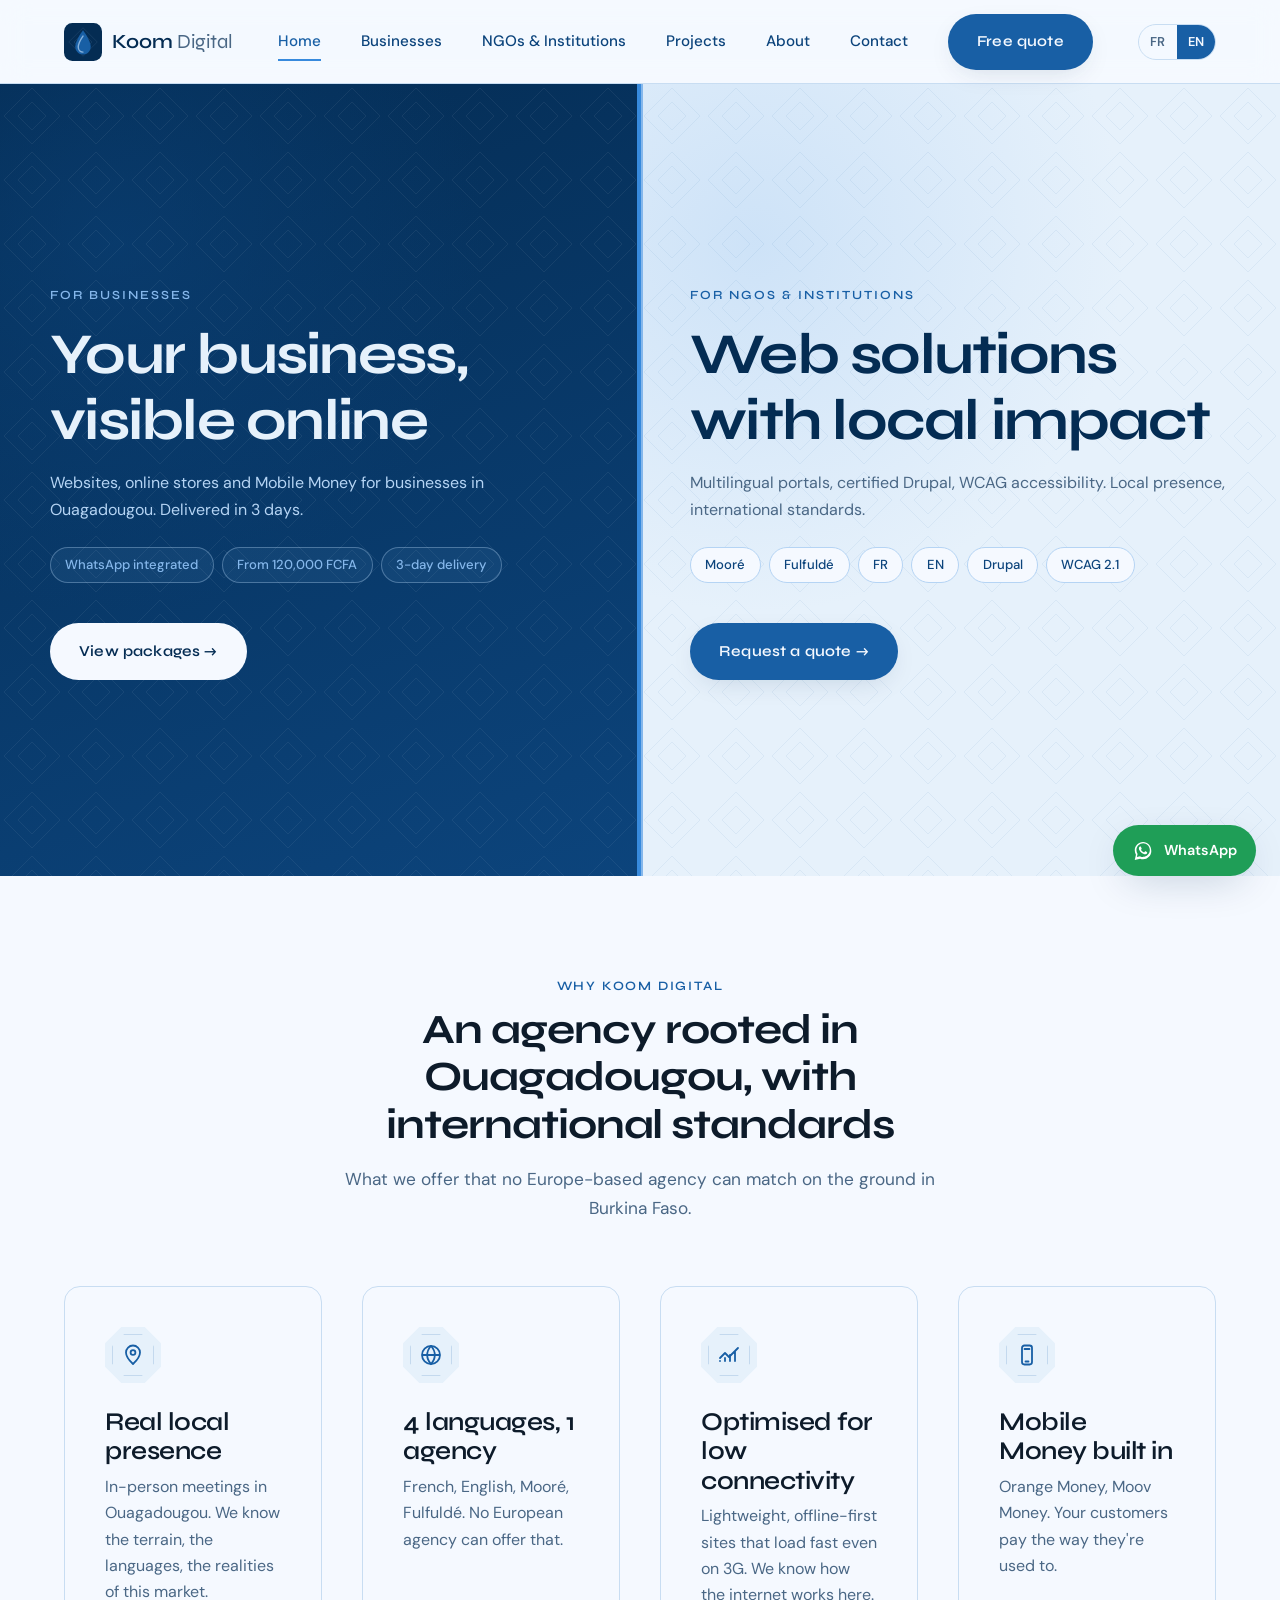
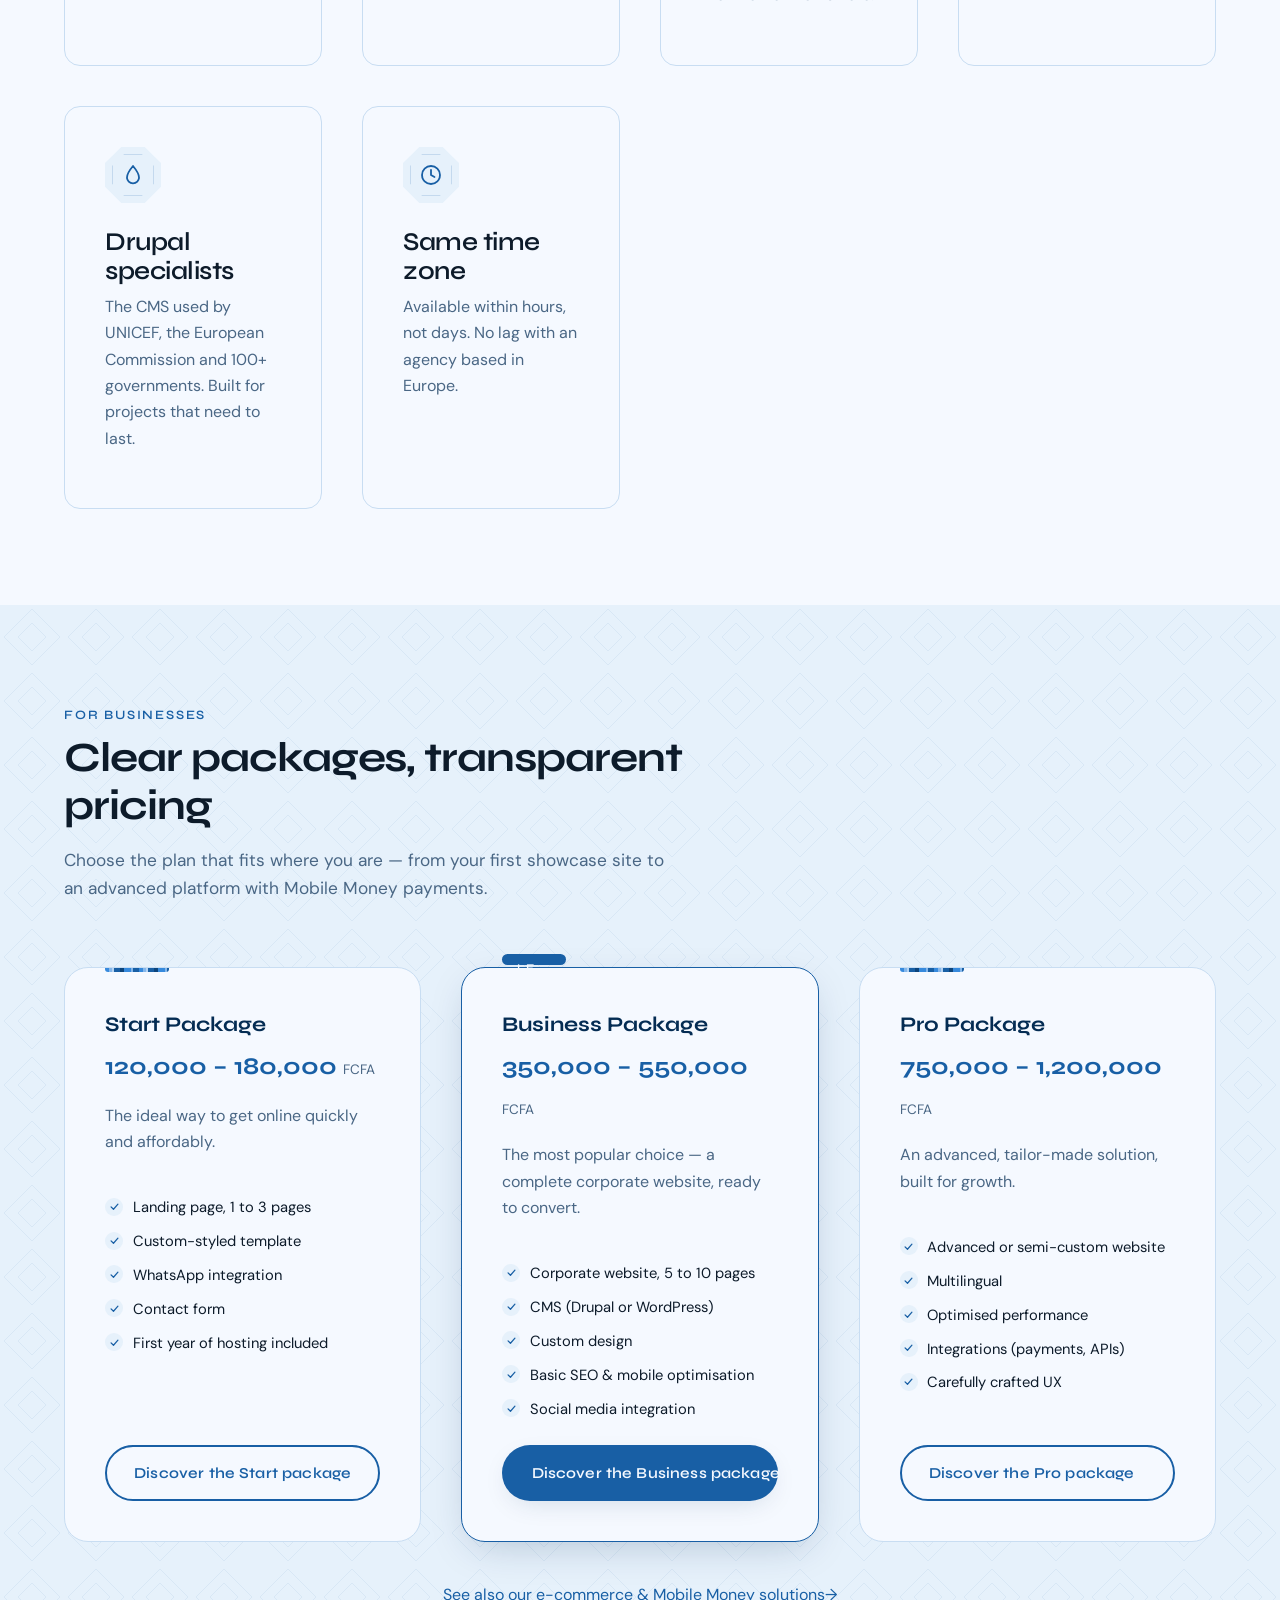
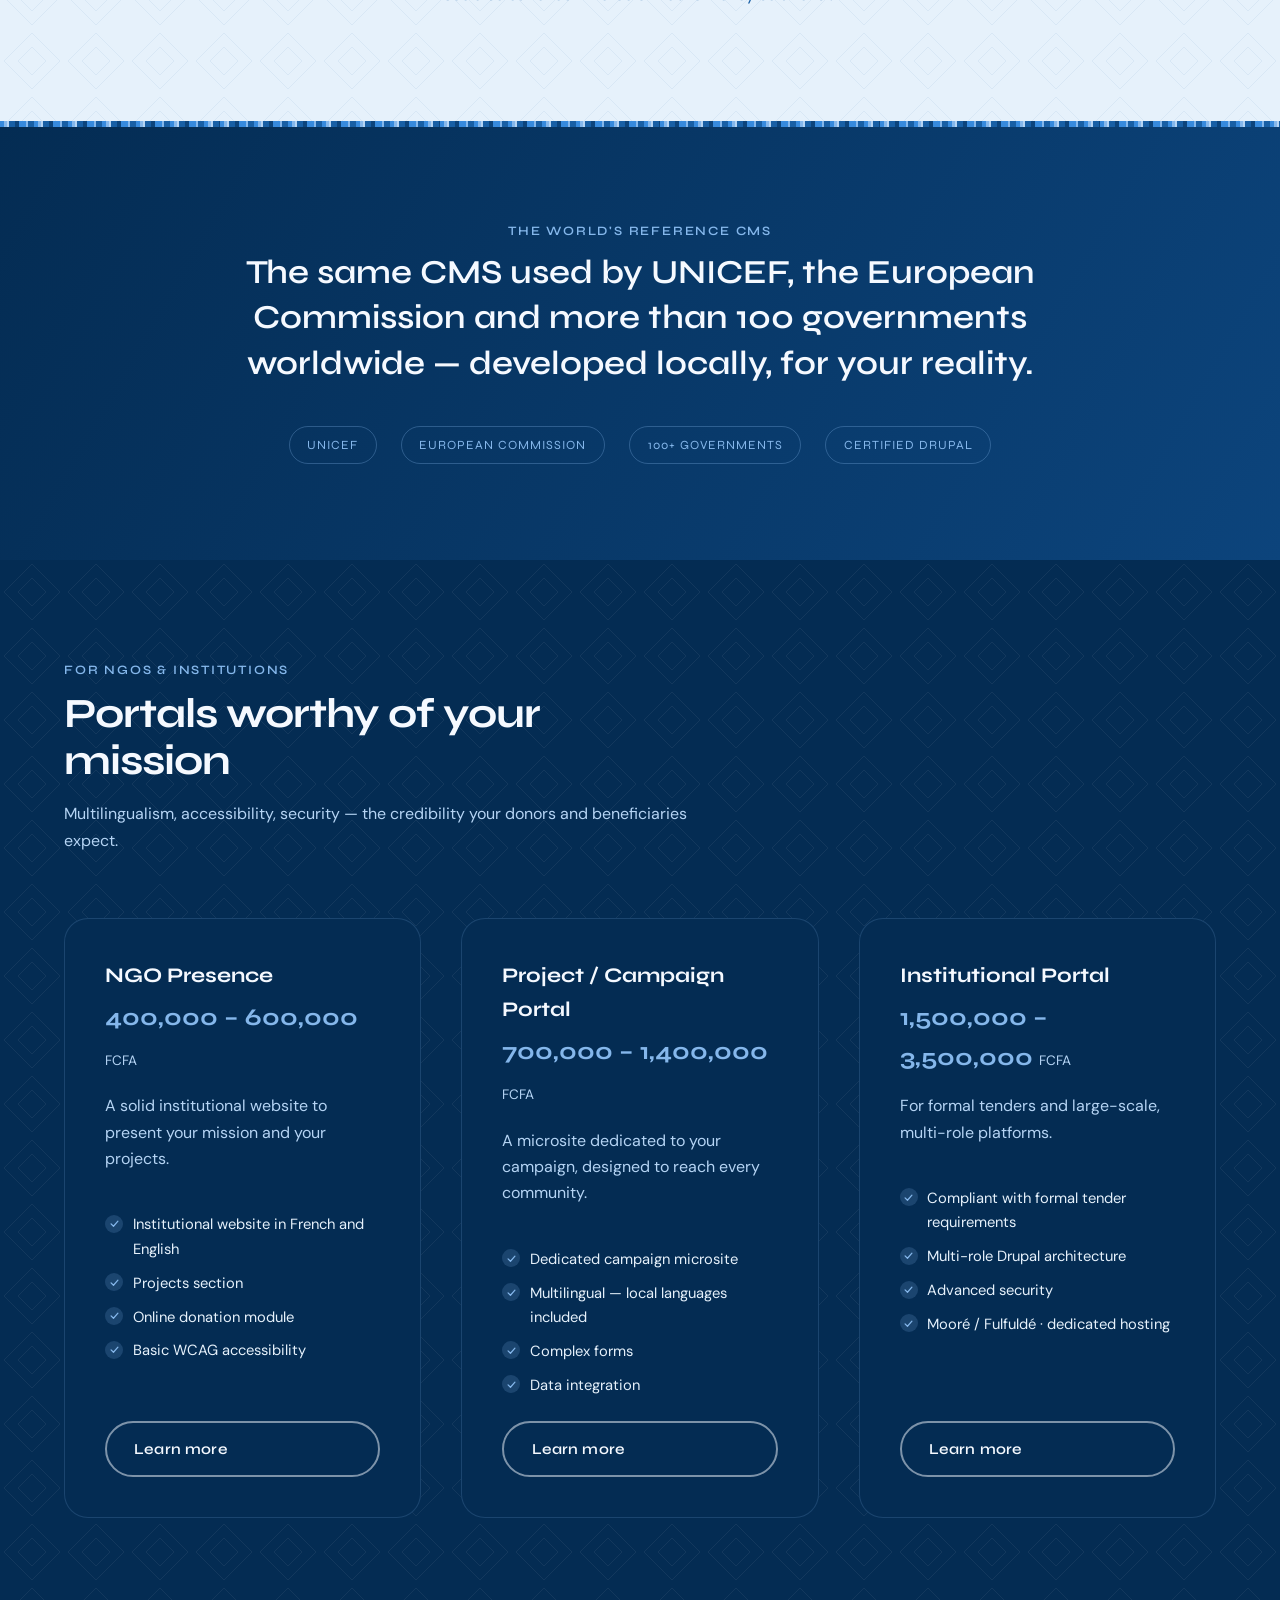
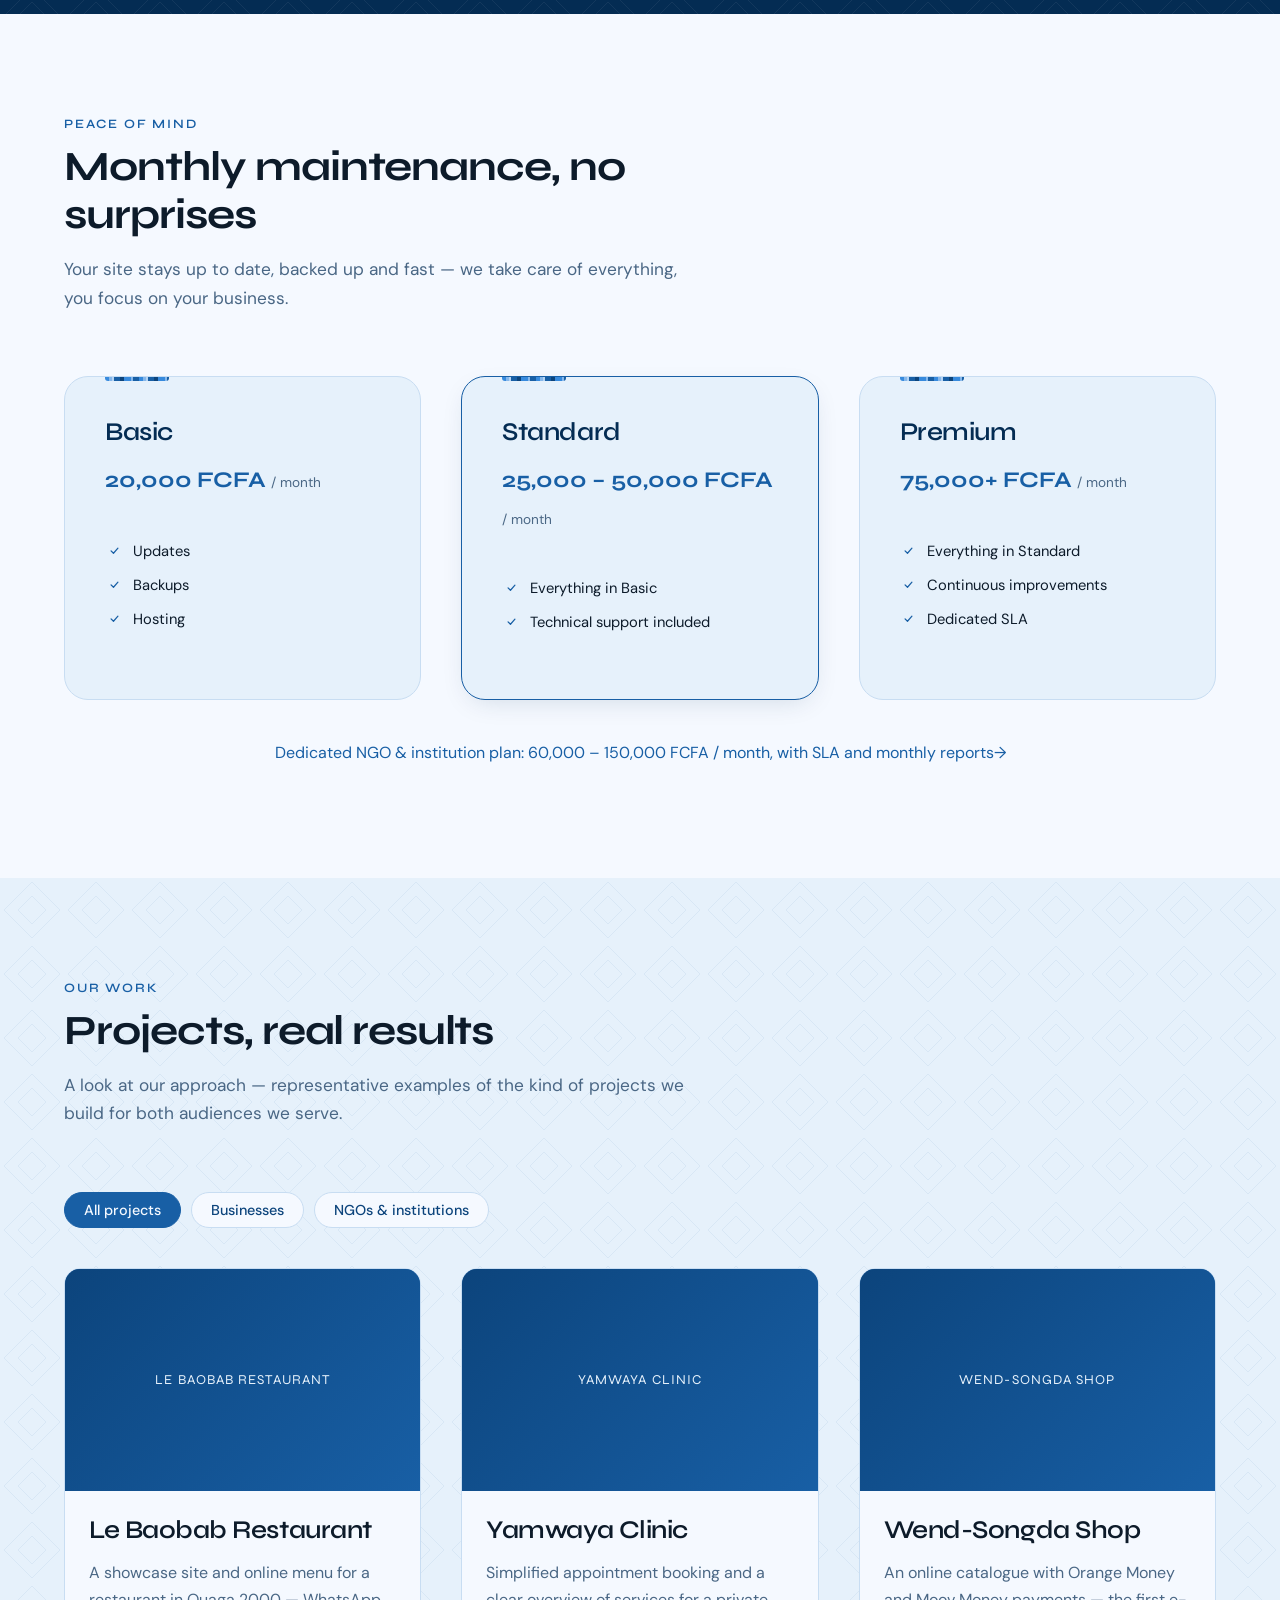
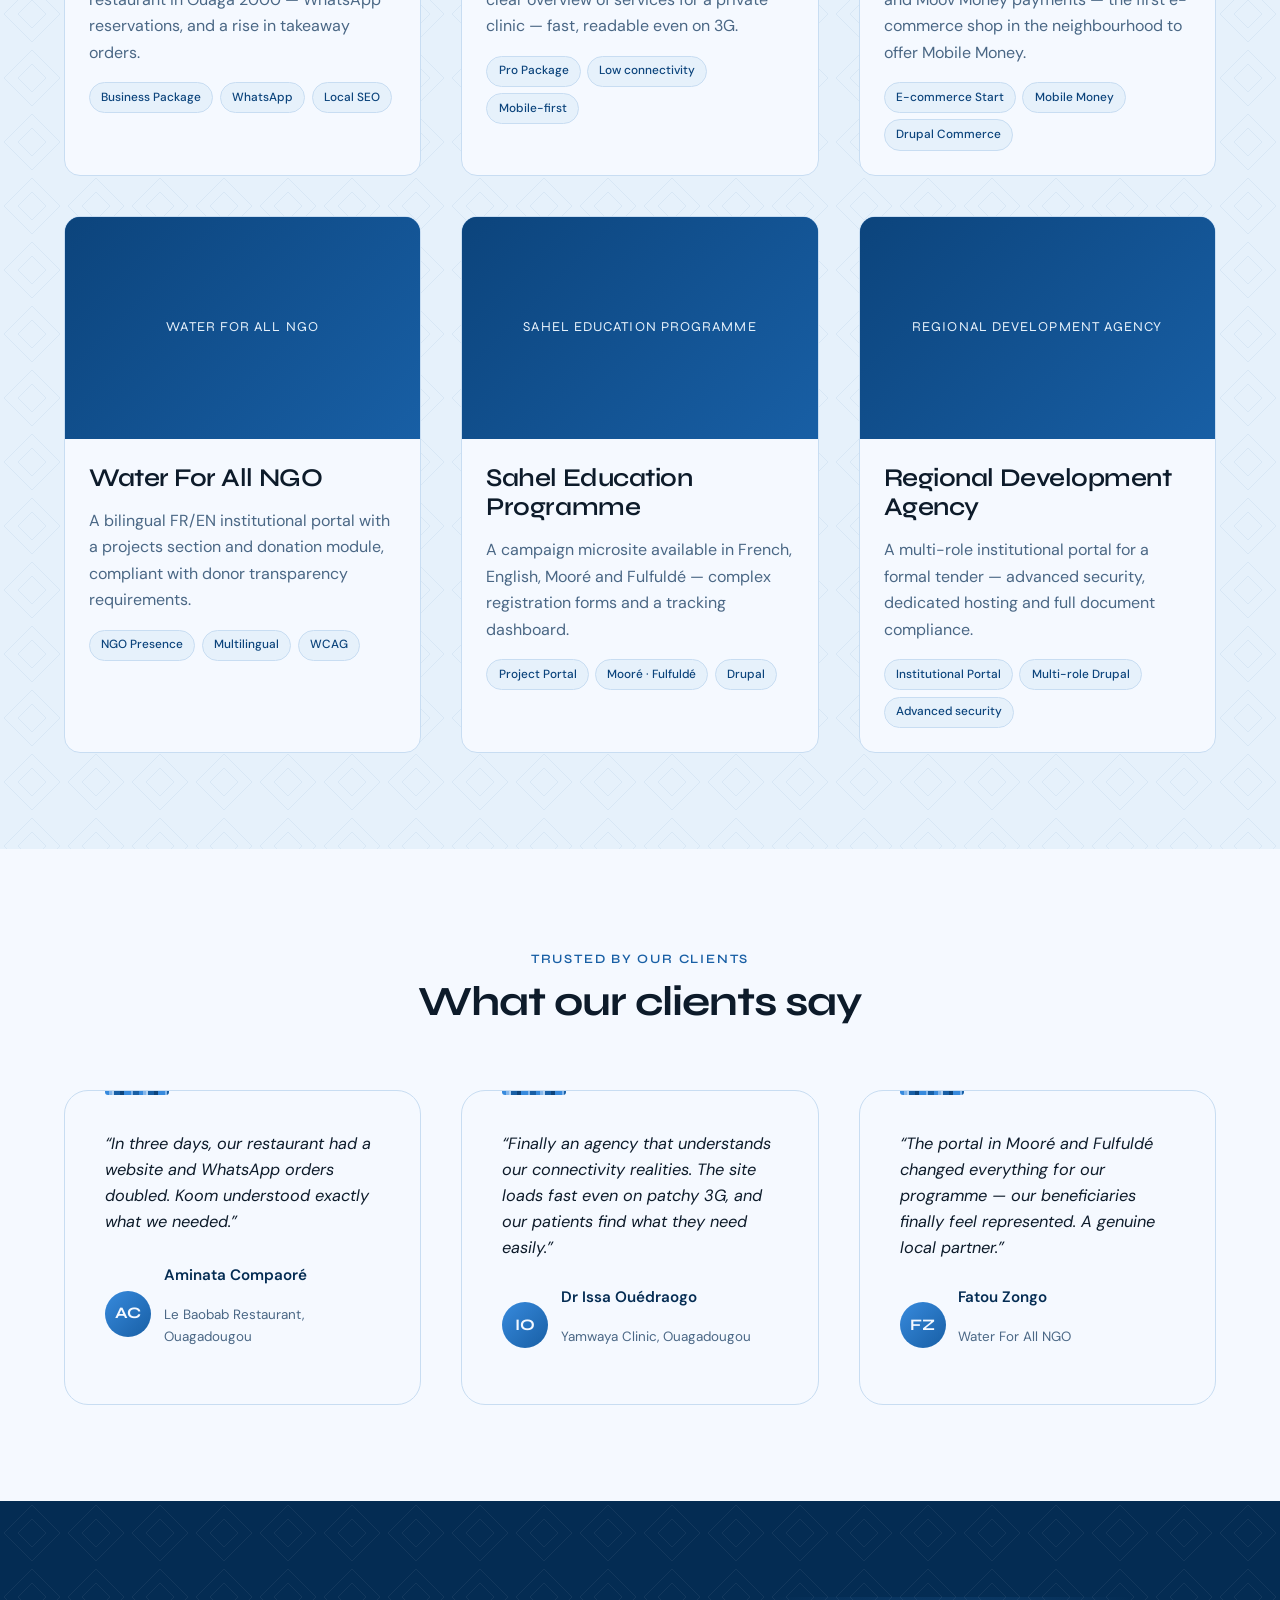
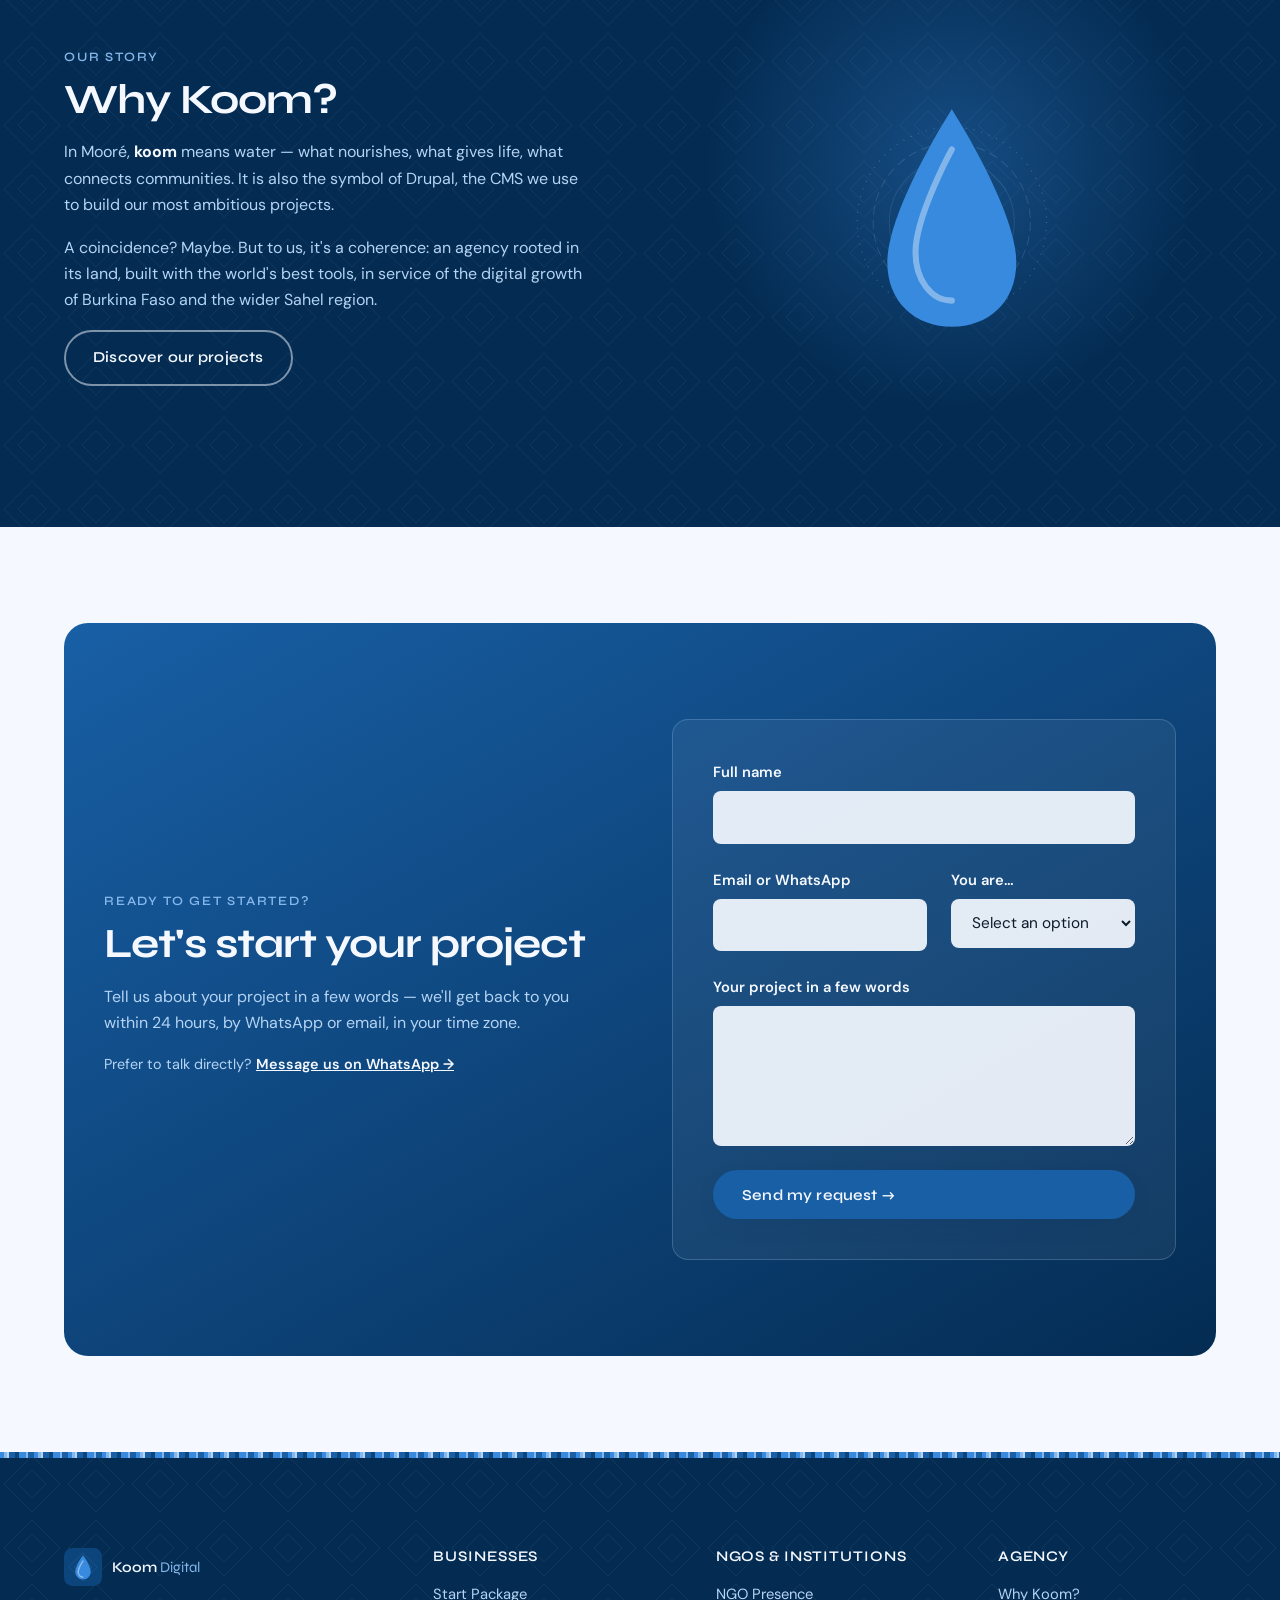
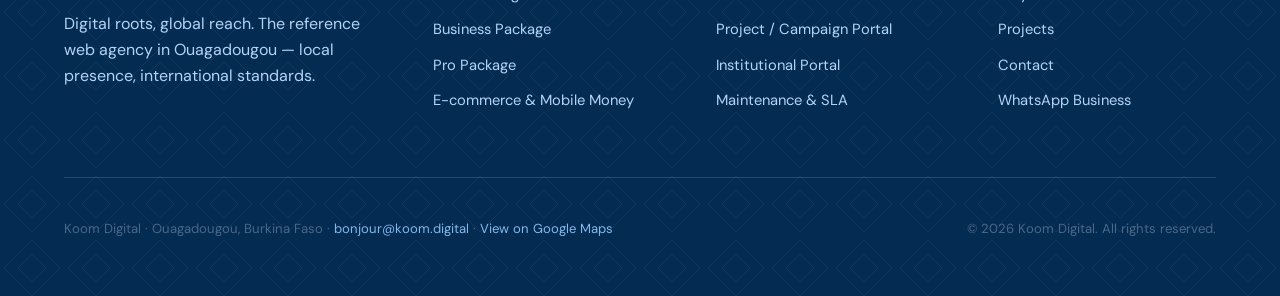
==== commit 69fd5827: "redesing" ====
--- a/en/index.html
+++ b/en/index.html
@@ -80,6 +80,7 @@
       <a class="brand" href="index.html">
         <svg class="brand-mark" viewBox="0 0 64 64" aria-hidden="true">
           <rect width="64" height="64" rx="14" fill="#042C53"/>
+          <path d="M32 8 L56 32 L32 56 L8 32 Z M32 17 L47 32 L32 47 L17 32 Z" fill="none" stroke="#B5D4F4" stroke-width="1" opacity="0.16"/>
           <path d="M32 12C32 12 19 29 19 39.5C19 47.5 24.8 53 32 53C39.2 53 45 47.5 45 39.5C45 29 32 12 32 12Z" fill="#185FA5"/>
           <path d="M32 22C32 22 24 33.5 24 40.5C24 45.5 27.6 49 32 49" fill="none" stroke="#B5D4F4" stroke-width="2.4" stroke-linecap="round" opacity="0.7"/>
         </svg>
@@ -531,6 +532,9 @@
           </div>
           <div class="story-visual" data-reveal aria-hidden="true">
             <svg viewBox="0 0 200 240" role="presentation">
+              <circle cx="100" cy="128" r="94" fill="none" stroke="#B5D4F4" stroke-width="1" stroke-dasharray="1 7" opacity="0.3"/>
+              <circle cx="100" cy="128" r="78" fill="none" stroke="#B5D4F4" stroke-width="1" stroke-dasharray="9 5" opacity="0.16"/>
+              <circle cx="100" cy="128" r="62" fill="none" stroke="#B5D4F4" stroke-width="1" opacity="0.12"/>
               <path d="M100 16C100 16 36 116 36 168C36 208 64 232 100 232C136 232 164 208 164 168C164 116 100 16 100 16Z" fill="#378ADD"/>
               <path d="M100 56C100 56 64 122 64 158C64 186 80 206 100 206" fill="none" stroke="#B5D4F4" stroke-width="6" stroke-linecap="round" opacity="0.6"/>
             </svg>
@@ -599,6 +603,7 @@
           <a class="brand" href="index.html">
             <svg class="brand-mark" viewBox="0 0 64 64" aria-hidden="true">
               <rect width="64" height="64" rx="14" fill="#0C447C"/>
+            <path d="M32 8 L56 32 L32 56 L8 32 Z M32 17 L47 32 L32 47 L17 32 Z" fill="none" stroke="#B5D4F4" stroke-width="1" opacity="0.16"/>
               <path d="M32 12C32 12 19 29 19 39.5C19 47.5 24.8 53 32 53C39.2 53 45 47.5 45 39.5C45 29 32 12 32 12Z" fill="#378ADD"/>
               <path d="M32 22C32 22 24 33.5 24 40.5C24 45.5 27.6 49 32 49" fill="none" stroke="#B5D4F4" stroke-width="2.4" stroke-linecap="round" opacity="0.7"/>
             </svg>
--- a/css/style.css
+++ b/css/style.css
@@ -42,6 +42,46 @@
 
   --container-w: 1200px;
   --transition-base: 0.35s cubic-bezier(0.22, 1, 0.36, 1);
+}
+
+/* --------------------------------------------------------------------------
+   Motifs culturels — empreintes ouest-africaines
+   Trois références tissées dans la trame visuelle du site :
+   • lattis de losanges imbriqués, dans l'esprit des tracés du bògòlanfini
+     (bogolan) malien-burkinabè, gravés en filigrane sur les fonds de couleur
+   • bandeau tissé aux largeurs irrégulières, écho du Faso Dan Fani — la
+     bande de coton filé localement, symbole burkinabè d'autonomie depuis
+     l'époque sankariste — utilisé comme « couture » entre les sections
+   • frise en dents triangulaires, rappel des parapets crénelés de
+     l'architecture en banco sahélienne (grandes mosquées de Bobo-Dioulasso
+     et de Djenné) en bordure des bandeaux sombres et de l'en-tête de page
+   -------------------------------------------------------------------------- */
+:root {
+  --pattern-lattice-on-dark: url("data:image/svg+xml,%3Csvg xmlns='http://www.w3.org/2000/svg' width='64' height='64' viewBox='0 0 64 64'%3E%3Cpath d='M32 4 L60 32 L32 60 L4 32 Z M32 18 L46 32 L32 46 L18 32 Z' fill='none' stroke='white' stroke-opacity='.06' stroke-width='1'/%3E%3C/svg%3E");
+  --pattern-lattice-on-light: url("data:image/svg+xml,%3Csvg xmlns='http://www.w3.org/2000/svg' width='64' height='64' viewBox='0 0 64 64'%3E%3Cpath d='M32 4 L60 32 L32 60 L4 32 Z M32 18 L46 32 L32 46 L18 32 Z' fill='none' stroke='%23185FA5' stroke-opacity='.07' stroke-width='1'/%3E%3C/svg%3E");
+
+  --pattern-frieze-on-dark: url("data:image/svg+xml,%3Csvg xmlns='http://www.w3.org/2000/svg' width='44' height='15' viewBox='0 0 44 15'%3E%3Cpath d='M0 15 L11 1.5 L22 15 L33 1.5 L44 15 Z' fill='white' fill-opacity='.07'/%3E%3C/svg%3E");
+  --pattern-frieze-on-wash: url("data:image/svg+xml,%3Csvg xmlns='http://www.w3.org/2000/svg' width='44' height='15' viewBox='0 0 44 15'%3E%3Cpath d='M0 15 L11 1.5 L22 15 L33 1.5 L44 15 Z' fill='%230C447C' fill-opacity='.05'/%3E%3C/svg%3E");
+
+  --weave-band: repeating-linear-gradient(
+    90deg,
+    var(--koom-mid) 0 4px,
+    var(--koom-light) 4px 7px,
+    var(--koom-pale) 7px 9px,
+    var(--koom-blue) 9px 15px,
+    var(--koom-deep) 15px 19px,
+    var(--koom-mid) 19px 26px,
+    var(--koom-light) 26px 28px,
+    var(--koom-blue) 28px 34px
+  );
+}
+
+/* Bandeau tissé — séparateur visuel entre les sections, dans l'esprit des
+   bandes de coton cousues bord à bord pour former le Faso Dan Fani */
+.weave-seam {
+  height: 6px;
+  background-image: var(--weave-band);
+  background-size: 220px 100%;
 }
 
 /* --------------------------------------------------------------------------
@@ -94,12 +134,12 @@
   font-weight: 600;
   line-height: 1.15;
   margin: 0 0 var(--space-sm);
-  letter-spacing: -0.01em;
-}
-
-h1 { font-size: clamp(2.2rem, 5vw, 3.6rem); font-weight: 700; }
-h2 { font-size: clamp(1.8rem, 3.6vw, 2.6rem); font-weight: 700; }
-h3 { font-size: clamp(1.25rem, 2.4vw, 1.6rem); font-weight: 600; }
+  letter-spacing: -0.015em;
+}
+
+h1 { font-size: clamp(2.2rem, 5vw, 3.6rem); font-weight: 700; letter-spacing: -0.03em; }
+h2 { font-size: clamp(1.8rem, 3.6vw, 2.6rem); font-weight: 700; letter-spacing: -0.025em; }
+h3 { font-size: clamp(1.25rem, 2.4vw, 1.6rem); font-weight: 600; letter-spacing: -0.018em; }
 h4 { font-size: 1.1rem; font-weight: 600; }
 
 p {
@@ -170,7 +210,9 @@
 }
 
 .section--dark {
-  background: var(--koom-navy);
+  background-color: var(--koom-navy);
+  background-image: var(--pattern-lattice-on-dark);
+  background-size: 64px 64px;
   color: var(--koom-wash);
 }
 
@@ -184,7 +226,9 @@
 }
 
 .section--wash {
-  background: var(--koom-wash);
+  background-color: var(--koom-wash);
+  background-image: var(--pattern-lattice-on-light);
+  background-size: 64px 64px;
 }
 
 .section-head {
@@ -514,6 +558,22 @@
   display: grid;
   grid-template-columns: 1fr 1fr;
   min-height: 88vh;
+  position: relative;
+}
+
+/* Couture centrale — la bande tissée qui « assemble » les deux moitiés du
+   héros, comme deux pans de Faso Dan Fani cousus pour former une étoffe */
+.hero-split::after {
+  content: '';
+  position: absolute;
+  top: 0;
+  bottom: 0;
+  left: 50%;
+  width: 6px;
+  transform: translateX(-50%);
+  background-image: var(--weave-band);
+  background-size: 100% 220px;
+  z-index: 2;
 }
 
 .hero-half {
@@ -533,10 +593,20 @@
   pointer-events: none;
 }
 
+/* Lattis discret en filigrane — écho des tracés losangés du bògòlanfini */
+.hero-half::after {
+  content: '';
+  position: absolute;
+  inset: 0;
+  background-size: 64px 64px;
+  pointer-events: none;
+}
+
 .hero-half-inner {
   max-width: 540px;
   margin-inline: auto;
   position: relative;
+  z-index: 1;
 }
 
 .hero-entreprises {
@@ -548,6 +618,10 @@
   color: var(--koom-deep);
 }
 
+.hero-entreprises::after {
+  background-image: var(--pattern-lattice-on-dark);
+}
+
 .hero-entreprises p {
   color: var(--koom-pale);
 }
@@ -559,6 +633,10 @@
 
 .hero-ongs::before {
   color: var(--koom-pale);
+}
+
+.hero-ongs::after {
+  background-image: var(--pattern-lattice-on-light);
 }
 
 .hero-ongs p {
@@ -616,6 +694,18 @@
     min-height: 0;
   }
 
+  /* La couture passe à l'horizontale entre les deux blocs empilés */
+  .hero-split::after {
+    top: 50%;
+    left: 0;
+    right: 0;
+    bottom: auto;
+    width: auto;
+    height: 6px;
+    transform: translateY(-50%);
+    background-size: 220px 100%;
+  }
+
   .hero-half {
     padding: var(--space-xl) var(--space-md);
   }
@@ -641,20 +731,34 @@
   border-color: var(--koom-light);
 }
 
+/* Écrin à facettes — silhouette octogonale à coins coupés, avec un losange
+   imbriqué en retrait, dans la continuité du lattis bògòlanfini du site */
 .card-icon {
-  width: 52px;
-  height: 52px;
+  width: 56px;
+  height: 56px;
   display: grid;
   place-items: center;
-  border-radius: var(--radius-sm);
+  position: relative;
   background: var(--koom-wash);
   color: var(--koom-blue);
   margin-bottom: var(--space-md);
+  clip-path: polygon(29% 0, 71% 0, 100% 29%, 100% 71%, 71% 100%, 29% 100%, 0 71%, 0 29%);
+}
+
+.card-icon::before {
+  content: '';
+  position: absolute;
+  inset: 7px;
+  border: 1px solid rgba(24, 95, 165, 0.16);
+  clip-path: polygon(29% 0, 71% 0, 100% 29%, 100% 71%, 71% 100%, 29% 100%, 0 71%, 0 29%);
+  pointer-events: none;
 }
 
 .card-icon svg {
-  width: 26px;
-  height: 26px;
+  width: 24px;
+  height: 24px;
+  position: relative;
+  z-index: 1;
 }
 
 .card h3 {
@@ -682,6 +786,22 @@
   transform: translateY(-6px);
   box-shadow: var(--shadow-soft);
   border-color: var(--koom-mid);
+}
+
+/* Languette tissée — clin d'œil au Faso Dan Fani, comme une étiquette de
+   bande de coton cousue en haut de chaque carte */
+.pack-card::before,
+.plan-card::before,
+.testimonial::before {
+  content: '';
+  position: absolute;
+  top: 0;
+  left: var(--space-lg);
+  width: 64px;
+  height: 4px;
+  background-image: var(--weave-band);
+  background-size: 130px 100%;
+  border-radius: 0 0 3px 3px;
 }
 
 .pack-card--featured {
@@ -805,10 +925,23 @@
    Stat / dark band
    -------------------------------------------------------------------------- */
 .stat-band {
-  background: linear-gradient(120deg, var(--koom-navy), var(--koom-deep));
+  background-color: var(--koom-navy);
+  background-image: linear-gradient(120deg, var(--koom-navy), var(--koom-deep)), var(--pattern-lattice-on-dark);
+  background-size: auto, 64px 64px;
   color: var(--koom-white);
   text-align: center;
   padding-block: var(--space-2xl);
+  position: relative;
+}
+
+.stat-band::before {
+  content: '';
+  position: absolute;
+  inset-inline: 0;
+  top: 0;
+  height: 6px;
+  background-image: var(--weave-band);
+  background-size: 220px 100%;
 }
 
 .stat-band .container {
@@ -854,6 +987,7 @@
   height: 100%;
   display: flex;
   flex-direction: column;
+  position: relative;
 }
 
 .plan-card h3 {
@@ -911,7 +1045,8 @@
 
 .project-thumb {
   aspect-ratio: 16 / 10;
-  background: linear-gradient(135deg, var(--koom-deep), var(--koom-blue));
+  background-color: var(--koom-blue);
+  background-image: linear-gradient(135deg, var(--koom-deep), var(--koom-blue)), var(--pattern-lattice-on-dark);
   display: grid;
   place-items: center;
   color: var(--koom-wash);
@@ -951,6 +1086,7 @@
   height: 100%;
   display: flex;
   flex-direction: column;
+  position: relative;
 }
 
 .testimonial blockquote {
@@ -1162,7 +1298,9 @@
    Final CTA
    -------------------------------------------------------------------------- */
 .cta-final {
-  background: linear-gradient(150deg, var(--koom-blue), var(--koom-navy));
+  background-color: var(--koom-navy);
+  background-image: linear-gradient(150deg, var(--koom-blue), var(--koom-navy)), var(--pattern-lattice-on-dark);
+  background-size: auto, 64px 64px;
   color: var(--koom-white);
   border-radius: var(--radius-lg);
   padding: var(--space-2xl) var(--space-lg);
@@ -1170,6 +1308,8 @@
   gap: var(--space-xl);
   grid-template-columns: 1fr 1fr;
   align-items: center;
+  overflow: hidden;
+  position: relative;
 }
 
 .cta-final h2 {
@@ -1208,9 +1348,47 @@
    Page hero (interior pages)
    -------------------------------------------------------------------------- */
 .page-hero {
-  background: linear-gradient(160deg, var(--koom-navy), var(--koom-deep));
+  background-color: var(--koom-navy);
+  background-image: linear-gradient(160deg, var(--koom-navy), var(--koom-deep)), var(--pattern-lattice-on-dark);
+  background-size: auto, 64px 64px;
   color: var(--koom-wash);
   padding-block: var(--space-2xl);
+  position: relative;
+}
+
+/* Frise en dents triangulaires — écho des parapets crénelés des mosquées
+   en banco du Sahel, posée en bordure basse comme une corniche */
+.page-hero::after {
+  content: '';
+  position: absolute;
+  inset-inline: 0;
+  bottom: 0;
+  height: 15px;
+  background-image: var(--pattern-frieze-on-dark);
+  background-repeat: repeat-x;
+  background-size: 44px 15px;
+}
+
+/* Variante claire — utilisée sur la page ONGs & institutions, dont l'en-tête
+   adopte un fond clair (voir la surcharge #main .page-hero de cette page) */
+#main .page-hero.page-hero--light {
+  background-color: var(--koom-wash);
+  background-image: var(--pattern-lattice-on-light);
+  color: var(--koom-navy);
+}
+
+#main .page-hero.page-hero--light p {
+  color: var(--koom-muted);
+}
+
+#main .page-hero.page-hero--light .tag {
+  border-color: var(--koom-pale);
+  color: var(--koom-deep);
+  background: var(--koom-white);
+}
+
+.page-hero--light::after {
+  background-image: var(--pattern-frieze-on-wash);
 }
 
 .page-hero p {
@@ -1244,6 +1422,19 @@
 
 .breadcrumb a:hover {
   color: var(--koom-white);
+}
+
+/* Variante claire — fil d'Ariane sur l'en-tête à fond clair (page ONGs) */
+.breadcrumb--on-light {
+  color: var(--koom-blue);
+}
+
+.breadcrumb--on-light a {
+  color: var(--koom-deep);
+}
+
+.breadcrumb--on-light a:hover {
+  color: var(--koom-navy);
 }
 
 /* --------------------------------------------------------------------------
@@ -1279,9 +1470,24 @@
    Footer
    -------------------------------------------------------------------------- */
 .site-footer {
-  background: var(--koom-navy);
+  background-color: var(--koom-navy);
+  background-image: var(--pattern-lattice-on-dark);
+  background-size: 64px 64px;
   color: var(--koom-pale);
   padding-block: var(--space-2xl) var(--space-lg);
+  position: relative;
+}
+
+/* Couture supérieure — la bande tissée scelle le pied de page au reste du
+   site, comme la dernière bande cousue sur une étoffe Faso Dan Fani */
+.site-footer::before {
+  content: '';
+  position: absolute;
+  inset-inline: 0;
+  top: 0;
+  height: 6px;
+  background-image: var(--weave-band);
+  background-size: 220px 100%;
 }
 
 .footer-grid {
--- a/css/style.css
+++ b/css/style.css
@@ -42,6 +42,46 @@
 
   --container-w: 1200px;
   --transition-base: 0.35s cubic-bezier(0.22, 1, 0.36, 1);
+}
+
+/* --------------------------------------------------------------------------
+   Motifs culturels — empreintes ouest-africaines
+   Trois références tissées dans la trame visuelle du site :
+   • lattis de losanges imbriqués, dans l'esprit des tracés du bògòlanfini
+     (bogolan) malien-burkinabè, gravés en filigrane sur les fonds de couleur
+   • bandeau tissé aux largeurs irrégulières, écho du Faso Dan Fani — la
+     bande de coton filé localement, symbole burkinabè d'autonomie depuis
+     l'époque sankariste — utilisé comme « couture » entre les sections
+   • frise en dents triangulaires, rappel des parapets crénelés de
+     l'architecture en banco sahélienne (grandes mosquées de Bobo-Dioulasso
+     et de Djenné) en bordure des bandeaux sombres et de l'en-tête de page
+   -------------------------------------------------------------------------- */
+:root {
+  --pattern-lattice-on-dark: url("data:image/svg+xml,%3Csvg xmlns='http://www.w3.org/2000/svg' width='64' height='64' viewBox='0 0 64 64'%3E%3Cpath d='M32 4 L60 32 L32 60 L4 32 Z M32 18 L46 32 L32 46 L18 32 Z' fill='none' stroke='white' stroke-opacity='.06' stroke-width='1'/%3E%3C/svg%3E");
+  --pattern-lattice-on-light: url("data:image/svg+xml,%3Csvg xmlns='http://www.w3.org/2000/svg' width='64' height='64' viewBox='0 0 64 64'%3E%3Cpath d='M32 4 L60 32 L32 60 L4 32 Z M32 18 L46 32 L32 46 L18 32 Z' fill='none' stroke='%23185FA5' stroke-opacity='.07' stroke-width='1'/%3E%3C/svg%3E");
+
+  --pattern-frieze-on-dark: url("data:image/svg+xml,%3Csvg xmlns='http://www.w3.org/2000/svg' width='44' height='15' viewBox='0 0 44 15'%3E%3Cpath d='M0 15 L11 1.5 L22 15 L33 1.5 L44 15 Z' fill='white' fill-opacity='.07'/%3E%3C/svg%3E");
+  --pattern-frieze-on-wash: url("data:image/svg+xml,%3Csvg xmlns='http://www.w3.org/2000/svg' width='44' height='15' viewBox='0 0 44 15'%3E%3Cpath d='M0 15 L11 1.5 L22 15 L33 1.5 L44 15 Z' fill='%230C447C' fill-opacity='.05'/%3E%3C/svg%3E");
+
+  --weave-band: repeating-linear-gradient(
+    90deg,
+    var(--koom-mid) 0 4px,
+    var(--koom-light) 4px 7px,
+    var(--koom-pale) 7px 9px,
+    var(--koom-blue) 9px 15px,
+    var(--koom-deep) 15px 19px,
+    var(--koom-mid) 19px 26px,
+    var(--koom-light) 26px 28px,
+    var(--koom-blue) 28px 34px
+  );
+}
+
+/* Bandeau tissé — séparateur visuel entre les sections, dans l'esprit des
+   bandes de coton cousues bord à bord pour former le Faso Dan Fani */
+.weave-seam {
+  height: 6px;
+  background-image: var(--weave-band);
+  background-size: 220px 100%;
 }
 
 /* --------------------------------------------------------------------------
@@ -94,12 +134,12 @@
   font-weight: 600;
   line-height: 1.15;
   margin: 0 0 var(--space-sm);
-  letter-spacing: -0.01em;
-}
-
-h1 { font-size: clamp(2.2rem, 5vw, 3.6rem); font-weight: 700; }
-h2 { font-size: clamp(1.8rem, 3.6vw, 2.6rem); font-weight: 700; }
-h3 { font-size: clamp(1.25rem, 2.4vw, 1.6rem); font-weight: 600; }
+  letter-spacing: -0.015em;
+}
+
+h1 { font-size: clamp(2.2rem, 5vw, 3.6rem); font-weight: 700; letter-spacing: -0.03em; }
+h2 { font-size: clamp(1.8rem, 3.6vw, 2.6rem); font-weight: 700; letter-spacing: -0.025em; }
+h3 { font-size: clamp(1.25rem, 2.4vw, 1.6rem); font-weight: 600; letter-spacing: -0.018em; }
 h4 { font-size: 1.1rem; font-weight: 600; }
 
 p {
@@ -170,7 +210,9 @@
 }
 
 .section--dark {
-  background: var(--koom-navy);
+  background-color: var(--koom-navy);
+  background-image: var(--pattern-lattice-on-dark);
+  background-size: 64px 64px;
   color: var(--koom-wash);
 }
 
@@ -184,7 +226,9 @@
 }
 
 .section--wash {
-  background: var(--koom-wash);
+  background-color: var(--koom-wash);
+  background-image: var(--pattern-lattice-on-light);
+  background-size: 64px 64px;
 }
 
 .section-head {
@@ -514,6 +558,22 @@
   display: grid;
   grid-template-columns: 1fr 1fr;
   min-height: 88vh;
+  position: relative;
+}
+
+/* Couture centrale — la bande tissée qui « assemble » les deux moitiés du
+   héros, comme deux pans de Faso Dan Fani cousus pour former une étoffe */
+.hero-split::after {
+  content: '';
+  position: absolute;
+  top: 0;
+  bottom: 0;
+  left: 50%;
+  width: 6px;
+  transform: translateX(-50%);
+  background-image: var(--weave-band);
+  background-size: 100% 220px;
+  z-index: 2;
 }
 
 .hero-half {
@@ -533,10 +593,20 @@
   pointer-events: none;
 }
 
+/* Lattis discret en filigrane — écho des tracés losangés du bògòlanfini */
+.hero-half::after {
+  content: '';
+  position: absolute;
+  inset: 0;
+  background-size: 64px 64px;
+  pointer-events: none;
+}
+
 .hero-half-inner {
   max-width: 540px;
   margin-inline: auto;
   position: relative;
+  z-index: 1;
 }
 
 .hero-entreprises {
@@ -548,6 +618,10 @@
   color: var(--koom-deep);
 }
 
+.hero-entreprises::after {
+  background-image: var(--pattern-lattice-on-dark);
+}
+
 .hero-entreprises p {
   color: var(--koom-pale);
 }
@@ -559,6 +633,10 @@
 
 .hero-ongs::before {
   color: var(--koom-pale);
+}
+
+.hero-ongs::after {
+  background-image: var(--pattern-lattice-on-light);
 }
 
 .hero-ongs p {
@@ -616,6 +694,18 @@
     min-height: 0;
   }
 
+  /* La couture passe à l'horizontale entre les deux blocs empilés */
+  .hero-split::after {
+    top: 50%;
+    left: 0;
+    right: 0;
+    bottom: auto;
+    width: auto;
+    height: 6px;
+    transform: translateY(-50%);
+    background-size: 220px 100%;
+  }
+
   .hero-half {
     padding: var(--space-xl) var(--space-md);
   }
@@ -641,20 +731,34 @@
   border-color: var(--koom-light);
 }
 
+/* Écrin à facettes — silhouette octogonale à coins coupés, avec un losange
+   imbriqué en retrait, dans la continuité du lattis bògòlanfini du site */
 .card-icon {
-  width: 52px;
-  height: 52px;
+  width: 56px;
+  height: 56px;
   display: grid;
   place-items: center;
-  border-radius: var(--radius-sm);
+  position: relative;
   background: var(--koom-wash);
   color: var(--koom-blue);
   margin-bottom: var(--space-md);
+  clip-path: polygon(29% 0, 71% 0, 100% 29%, 100% 71%, 71% 100%, 29% 100%, 0 71%, 0 29%);
+}
+
+.card-icon::before {
+  content: '';
+  position: absolute;
+  inset: 7px;
+  border: 1px solid rgba(24, 95, 165, 0.16);
+  clip-path: polygon(29% 0, 71% 0, 100% 29%, 100% 71%, 71% 100%, 29% 100%, 0 71%, 0 29%);
+  pointer-events: none;
 }
 
 .card-icon svg {
-  width: 26px;
-  height: 26px;
+  width: 24px;
+  height: 24px;
+  position: relative;
+  z-index: 1;
 }
 
 .card h3 {
@@ -682,6 +786,22 @@
   transform: translateY(-6px);
   box-shadow: var(--shadow-soft);
   border-color: var(--koom-mid);
+}
+
+/* Languette tissée — clin d'œil au Faso Dan Fani, comme une étiquette de
+   bande de coton cousue en haut de chaque carte */
+.pack-card::before,
+.plan-card::before,
+.testimonial::before {
+  content: '';
+  position: absolute;
+  top: 0;
+  left: var(--space-lg);
+  width: 64px;
+  height: 4px;
+  background-image: var(--weave-band);
+  background-size: 130px 100%;
+  border-radius: 0 0 3px 3px;
 }
 
 .pack-card--featured {
@@ -805,10 +925,23 @@
    Stat / dark band
    -------------------------------------------------------------------------- */
 .stat-band {
-  background: linear-gradient(120deg, var(--koom-navy), var(--koom-deep));
+  background-color: var(--koom-navy);
+  background-image: linear-gradient(120deg, var(--koom-navy), var(--koom-deep)), var(--pattern-lattice-on-dark);
+  background-size: auto, 64px 64px;
   color: var(--koom-white);
   text-align: center;
   padding-block: var(--space-2xl);
+  position: relative;
+}
+
+.stat-band::before {
+  content: '';
+  position: absolute;
+  inset-inline: 0;
+  top: 0;
+  height: 6px;
+  background-image: var(--weave-band);
+  background-size: 220px 100%;
 }
 
 .stat-band .container {
@@ -854,6 +987,7 @@
   height: 100%;
   display: flex;
   flex-direction: column;
+  position: relative;
 }
 
 .plan-card h3 {
@@ -911,7 +1045,8 @@
 
 .project-thumb {
   aspect-ratio: 16 / 10;
-  background: linear-gradient(135deg, var(--koom-deep), var(--koom-blue));
+  background-color: var(--koom-blue);
+  background-image: linear-gradient(135deg, var(--koom-deep), var(--koom-blue)), var(--pattern-lattice-on-dark);
   display: grid;
   place-items: center;
   color: var(--koom-wash);
@@ -951,6 +1086,7 @@
   height: 100%;
   display: flex;
   flex-direction: column;
+  position: relative;
 }
 
 .testimonial blockquote {
@@ -1162,7 +1298,9 @@
    Final CTA
    -------------------------------------------------------------------------- */
 .cta-final {
-  background: linear-gradient(150deg, var(--koom-blue), var(--koom-navy));
+  background-color: var(--koom-navy);
+  background-image: linear-gradient(150deg, var(--koom-blue), var(--koom-navy)), var(--pattern-lattice-on-dark);
+  background-size: auto, 64px 64px;
   color: var(--koom-white);
   border-radius: var(--radius-lg);
   padding: var(--space-2xl) var(--space-lg);
@@ -1170,6 +1308,8 @@
   gap: var(--space-xl);
   grid-template-columns: 1fr 1fr;
   align-items: center;
+  overflow: hidden;
+  position: relative;
 }
 
 .cta-final h2 {
@@ -1208,9 +1348,47 @@
    Page hero (interior pages)
    -------------------------------------------------------------------------- */
 .page-hero {
-  background: linear-gradient(160deg, var(--koom-navy), var(--koom-deep));
+  background-color: var(--koom-navy);
+  background-image: linear-gradient(160deg, var(--koom-navy), var(--koom-deep)), var(--pattern-lattice-on-dark);
+  background-size: auto, 64px 64px;
   color: var(--koom-wash);
   padding-block: var(--space-2xl);
+  position: relative;
+}
+
+/* Frise en dents triangulaires — écho des parapets crénelés des mosquées
+   en banco du Sahel, posée en bordure basse comme une corniche */
+.page-hero::after {
+  content: '';
+  position: absolute;
+  inset-inline: 0;
+  bottom: 0;
+  height: 15px;
+  background-image: var(--pattern-frieze-on-dark);
+  background-repeat: repeat-x;
+  background-size: 44px 15px;
+}
+
+/* Variante claire — utilisée sur la page ONGs & institutions, dont l'en-tête
+   adopte un fond clair (voir la surcharge #main .page-hero de cette page) */
+#main .page-hero.page-hero--light {
+  background-color: var(--koom-wash);
+  background-image: var(--pattern-lattice-on-light);
+  color: var(--koom-navy);
+}
+
+#main .page-hero.page-hero--light p {
+  color: var(--koom-muted);
+}
+
+#main .page-hero.page-hero--light .tag {
+  border-color: var(--koom-pale);
+  color: var(--koom-deep);
+  background: var(--koom-white);
+}
+
+.page-hero--light::after {
+  background-image: var(--pattern-frieze-on-wash);
 }
 
 .page-hero p {
@@ -1244,6 +1422,19 @@
 
 .breadcrumb a:hover {
   color: var(--koom-white);
+}
+
+/* Variante claire — fil d'Ariane sur l'en-tête à fond clair (page ONGs) */
+.breadcrumb--on-light {
+  color: var(--koom-blue);
+}
+
+.breadcrumb--on-light a {
+  color: var(--koom-deep);
+}
+
+.breadcrumb--on-light a:hover {
+  color: var(--koom-navy);
 }
 
 /* --------------------------------------------------------------------------
@@ -1279,9 +1470,24 @@
    Footer
    -------------------------------------------------------------------------- */
 .site-footer {
-  background: var(--koom-navy);
+  background-color: var(--koom-navy);
+  background-image: var(--pattern-lattice-on-dark);
+  background-size: 64px 64px;
   color: var(--koom-pale);
   padding-block: var(--space-2xl) var(--space-lg);
+  position: relative;
+}
+
+/* Couture supérieure — la bande tissée scelle le pied de page au reste du
+   site, comme la dernière bande cousue sur une étoffe Faso Dan Fani */
+.site-footer::before {
+  content: '';
+  position: absolute;
+  inset-inline: 0;
+  top: 0;
+  height: 6px;
+  background-image: var(--weave-band);
+  background-size: 220px 100%;
 }
 
 .footer-grid {
--- a/css/style.css
+++ b/css/style.css
@@ -42,6 +42,46 @@
 
   --container-w: 1200px;
   --transition-base: 0.35s cubic-bezier(0.22, 1, 0.36, 1);
+}
+
+/* --------------------------------------------------------------------------
+   Motifs culturels — empreintes ouest-africaines
+   Trois références tissées dans la trame visuelle du site :
+   • lattis de losanges imbriqués, dans l'esprit des tracés du bògòlanfini
+     (bogolan) malien-burkinabè, gravés en filigrane sur les fonds de couleur
+   • bandeau tissé aux largeurs irrégulières, écho du Faso Dan Fani — la
+     bande de coton filé localement, symbole burkinabè d'autonomie depuis
+     l'époque sankariste — utilisé comme « couture » entre les sections
+   • frise en dents triangulaires, rappel des parapets crénelés de
+     l'architecture en banco sahélienne (grandes mosquées de Bobo-Dioulasso
+     et de Djenné) en bordure des bandeaux sombres et de l'en-tête de page
+   -------------------------------------------------------------------------- */
+:root {
+  --pattern-lattice-on-dark: url("data:image/svg+xml,%3Csvg xmlns='http://www.w3.org/2000/svg' width='64' height='64' viewBox='0 0 64 64'%3E%3Cpath d='M32 4 L60 32 L32 60 L4 32 Z M32 18 L46 32 L32 46 L18 32 Z' fill='none' stroke='white' stroke-opacity='.06' stroke-width='1'/%3E%3C/svg%3E");
+  --pattern-lattice-on-light: url("data:image/svg+xml,%3Csvg xmlns='http://www.w3.org/2000/svg' width='64' height='64' viewBox='0 0 64 64'%3E%3Cpath d='M32 4 L60 32 L32 60 L4 32 Z M32 18 L46 32 L32 46 L18 32 Z' fill='none' stroke='%23185FA5' stroke-opacity='.07' stroke-width='1'/%3E%3C/svg%3E");
+
+  --pattern-frieze-on-dark: url("data:image/svg+xml,%3Csvg xmlns='http://www.w3.org/2000/svg' width='44' height='15' viewBox='0 0 44 15'%3E%3Cpath d='M0 15 L11 1.5 L22 15 L33 1.5 L44 15 Z' fill='white' fill-opacity='.07'/%3E%3C/svg%3E");
+  --pattern-frieze-on-wash: url("data:image/svg+xml,%3Csvg xmlns='http://www.w3.org/2000/svg' width='44' height='15' viewBox='0 0 44 15'%3E%3Cpath d='M0 15 L11 1.5 L22 15 L33 1.5 L44 15 Z' fill='%230C447C' fill-opacity='.05'/%3E%3C/svg%3E");
+
+  --weave-band: repeating-linear-gradient(
+    90deg,
+    var(--koom-mid) 0 4px,
+    var(--koom-light) 4px 7px,
+    var(--koom-pale) 7px 9px,
+    var(--koom-blue) 9px 15px,
+    var(--koom-deep) 15px 19px,
+    var(--koom-mid) 19px 26px,
+    var(--koom-light) 26px 28px,
+    var(--koom-blue) 28px 34px
+  );
+}
+
+/* Bandeau tissé — séparateur visuel entre les sections, dans l'esprit des
+   bandes de coton cousues bord à bord pour former le Faso Dan Fani */
+.weave-seam {
+  height: 6px;
+  background-image: var(--weave-band);
+  background-size: 220px 100%;
 }
 
 /* --------------------------------------------------------------------------
@@ -94,12 +134,12 @@
   font-weight: 600;
   line-height: 1.15;
   margin: 0 0 var(--space-sm);
-  letter-spacing: -0.01em;
-}
-
-h1 { font-size: clamp(2.2rem, 5vw, 3.6rem); font-weight: 700; }
-h2 { font-size: clamp(1.8rem, 3.6vw, 2.6rem); font-weight: 700; }
-h3 { font-size: clamp(1.25rem, 2.4vw, 1.6rem); font-weight: 600; }
+  letter-spacing: -0.015em;
+}
+
+h1 { font-size: clamp(2.2rem, 5vw, 3.6rem); font-weight: 700; letter-spacing: -0.03em; }
+h2 { font-size: clamp(1.8rem, 3.6vw, 2.6rem); font-weight: 700; letter-spacing: -0.025em; }
+h3 { font-size: clamp(1.25rem, 2.4vw, 1.6rem); font-weight: 600; letter-spacing: -0.018em; }
 h4 { font-size: 1.1rem; font-weight: 600; }
 
 p {
@@ -170,7 +210,9 @@
 }
 
 .section--dark {
-  background: var(--koom-navy);
+  background-color: var(--koom-navy);
+  background-image: var(--pattern-lattice-on-dark);
+  background-size: 64px 64px;
   color: var(--koom-wash);
 }
 
@@ -184,7 +226,9 @@
 }
 
 .section--wash {
-  background: var(--koom-wash);
+  background-color: var(--koom-wash);
+  background-image: var(--pattern-lattice-on-light);
+  background-size: 64px 64px;
 }
 
 .section-head {
@@ -514,6 +558,22 @@
   display: grid;
   grid-template-columns: 1fr 1fr;
   min-height: 88vh;
+  position: relative;
+}
+
+/* Couture centrale — la bande tissée qui « assemble » les deux moitiés du
+   héros, comme deux pans de Faso Dan Fani cousus pour former une étoffe */
+.hero-split::after {
+  content: '';
+  position: absolute;
+  top: 0;
+  bottom: 0;
+  left: 50%;
+  width: 6px;
+  transform: translateX(-50%);
+  background-image: var(--weave-band);
+  background-size: 100% 220px;
+  z-index: 2;
 }
 
 .hero-half {
@@ -533,10 +593,20 @@
   pointer-events: none;
 }
 
+/* Lattis discret en filigrane — écho des tracés losangés du bògòlanfini */
+.hero-half::after {
+  content: '';
+  position: absolute;
+  inset: 0;
+  background-size: 64px 64px;
+  pointer-events: none;
+}
+
 .hero-half-inner {
   max-width: 540px;
   margin-inline: auto;
   position: relative;
+  z-index: 1;
 }
 
 .hero-entreprises {
@@ -548,6 +618,10 @@
   color: var(--koom-deep);
 }
 
+.hero-entreprises::after {
+  background-image: var(--pattern-lattice-on-dark);
+}
+
 .hero-entreprises p {
   color: var(--koom-pale);
 }
@@ -559,6 +633,10 @@
 
 .hero-ongs::before {
   color: var(--koom-pale);
+}
+
+.hero-ongs::after {
+  background-image: var(--pattern-lattice-on-light);
 }
 
 .hero-ongs p {
@@ -616,6 +694,18 @@
     min-height: 0;
   }
 
+  /* La couture passe à l'horizontale entre les deux blocs empilés */
+  .hero-split::after {
+    top: 50%;
+    left: 0;
+    right: 0;
+    bottom: auto;
+    width: auto;
+    height: 6px;
+    transform: translateY(-50%);
+    background-size: 220px 100%;
+  }
+
   .hero-half {
     padding: var(--space-xl) var(--space-md);
   }
@@ -641,20 +731,34 @@
   border-color: var(--koom-light);
 }
 
+/* Écrin à facettes — silhouette octogonale à coins coupés, avec un losange
+   imbriqué en retrait, dans la continuité du lattis bògòlanfini du site */
 .card-icon {
-  width: 52px;
-  height: 52px;
+  width: 56px;
+  height: 56px;
   display: grid;
   place-items: center;
-  border-radius: var(--radius-sm);
+  position: relative;
   background: var(--koom-wash);
   color: var(--koom-blue);
   margin-bottom: var(--space-md);
+  clip-path: polygon(29% 0, 71% 0, 100% 29%, 100% 71%, 71% 100%, 29% 100%, 0 71%, 0 29%);
+}
+
+.card-icon::before {
+  content: '';
+  position: absolute;
+  inset: 7px;
+  border: 1px solid rgba(24, 95, 165, 0.16);
+  clip-path: polygon(29% 0, 71% 0, 100% 29%, 100% 71%, 71% 100%, 29% 100%, 0 71%, 0 29%);
+  pointer-events: none;
 }
 
 .card-icon svg {
-  width: 26px;
-  height: 26px;
+  width: 24px;
+  height: 24px;
+  position: relative;
+  z-index: 1;
 }
 
 .card h3 {
@@ -682,6 +786,22 @@
   transform: translateY(-6px);
   box-shadow: var(--shadow-soft);
   border-color: var(--koom-mid);
+}
+
+/* Languette tissée — clin d'œil au Faso Dan Fani, comme une étiquette de
+   bande de coton cousue en haut de chaque carte */
+.pack-card::before,
+.plan-card::before,
+.testimonial::before {
+  content: '';
+  position: absolute;
+  top: 0;
+  left: var(--space-lg);
+  width: 64px;
+  height: 4px;
+  background-image: var(--weave-band);
+  background-size: 130px 100%;
+  border-radius: 0 0 3px 3px;
 }
 
 .pack-card--featured {
@@ -805,10 +925,23 @@
    Stat / dark band
    -------------------------------------------------------------------------- */
 .stat-band {
-  background: linear-gradient(120deg, var(--koom-navy), var(--koom-deep));
+  background-color: var(--koom-navy);
+  background-image: linear-gradient(120deg, var(--koom-navy), var(--koom-deep)), var(--pattern-lattice-on-dark);
+  background-size: auto, 64px 64px;
   color: var(--koom-white);
   text-align: center;
   padding-block: var(--space-2xl);
+  position: relative;
+}
+
+.stat-band::before {
+  content: '';
+  position: absolute;
+  inset-inline: 0;
+  top: 0;
+  height: 6px;
+  background-image: var(--weave-band);
+  background-size: 220px 100%;
 }
 
 .stat-band .container {
@@ -854,6 +987,7 @@
   height: 100%;
   display: flex;
   flex-direction: column;
+  position: relative;
 }
 
 .plan-card h3 {
@@ -911,7 +1045,8 @@
 
 .project-thumb {
   aspect-ratio: 16 / 10;
-  background: linear-gradient(135deg, var(--koom-deep), var(--koom-blue));
+  background-color: var(--koom-blue);
+  background-image: linear-gradient(135deg, var(--koom-deep), var(--koom-blue)), var(--pattern-lattice-on-dark);
   display: grid;
   place-items: center;
   color: var(--koom-wash);
@@ -951,6 +1086,7 @@
   height: 100%;
   display: flex;
   flex-direction: column;
+  position: relative;
 }
 
 .testimonial blockquote {
@@ -1162,7 +1298,9 @@
    Final CTA
    -------------------------------------------------------------------------- */
 .cta-final {
-  background: linear-gradient(150deg, var(--koom-blue), var(--koom-navy));
+  background-color: var(--koom-navy);
+  background-image: linear-gradient(150deg, var(--koom-blue), var(--koom-navy)), var(--pattern-lattice-on-dark);
+  background-size: auto, 64px 64px;
   color: var(--koom-white);
   border-radius: var(--radius-lg);
   padding: var(--space-2xl) var(--space-lg);
@@ -1170,6 +1308,8 @@
   gap: var(--space-xl);
   grid-template-columns: 1fr 1fr;
   align-items: center;
+  overflow: hidden;
+  position: relative;
 }
 
 .cta-final h2 {
@@ -1208,9 +1348,47 @@
    Page hero (interior pages)
    -------------------------------------------------------------------------- */
 .page-hero {
-  background: linear-gradient(160deg, var(--koom-navy), var(--koom-deep));
+  background-color: var(--koom-navy);
+  background-image: linear-gradient(160deg, var(--koom-navy), var(--koom-deep)), var(--pattern-lattice-on-dark);
+  background-size: auto, 64px 64px;
   color: var(--koom-wash);
   padding-block: var(--space-2xl);
+  position: relative;
+}
+
+/* Frise en dents triangulaires — écho des parapets crénelés des mosquées
+   en banco du Sahel, posée en bordure basse comme une corniche */
+.page-hero::after {
+  content: '';
+  position: absolute;
+  inset-inline: 0;
+  bottom: 0;
+  height: 15px;
+  background-image: var(--pattern-frieze-on-dark);
+  background-repeat: repeat-x;
+  background-size: 44px 15px;
+}
+
+/* Variante claire — utilisée sur la page ONGs & institutions, dont l'en-tête
+   adopte un fond clair (voir la surcharge #main .page-hero de cette page) */
+#main .page-hero.page-hero--light {
+  background-color: var(--koom-wash);
+  background-image: var(--pattern-lattice-on-light);
+  color: var(--koom-navy);
+}
+
+#main .page-hero.page-hero--light p {
+  color: var(--koom-muted);
+}
+
+#main .page-hero.page-hero--light .tag {
+  border-color: var(--koom-pale);
+  color: var(--koom-deep);
+  background: var(--koom-white);
+}
+
+.page-hero--light::after {
+  background-image: var(--pattern-frieze-on-wash);
 }
 
 .page-hero p {
@@ -1244,6 +1422,19 @@
 
 .breadcrumb a:hover {
   color: var(--koom-white);
+}
+
+/* Variante claire — fil d'Ariane sur l'en-tête à fond clair (page ONGs) */
+.breadcrumb--on-light {
+  color: var(--koom-blue);
+}
+
+.breadcrumb--on-light a {
+  color: var(--koom-deep);
+}
+
+.breadcrumb--on-light a:hover {
+  color: var(--koom-navy);
 }
 
 /* --------------------------------------------------------------------------
@@ -1279,9 +1470,24 @@
    Footer
    -------------------------------------------------------------------------- */
 .site-footer {
-  background: var(--koom-navy);
+  background-color: var(--koom-navy);
+  background-image: var(--pattern-lattice-on-dark);
+  background-size: 64px 64px;
   color: var(--koom-pale);
   padding-block: var(--space-2xl) var(--space-lg);
+  position: relative;
+}
+
+/* Couture supérieure — la bande tissée scelle le pied de page au reste du
+   site, comme la dernière bande cousue sur une étoffe Faso Dan Fani */
+.site-footer::before {
+  content: '';
+  position: absolute;
+  inset-inline: 0;
+  top: 0;
+  height: 6px;
+  background-image: var(--weave-band);
+  background-size: 220px 100%;
 }
 
 .footer-grid {
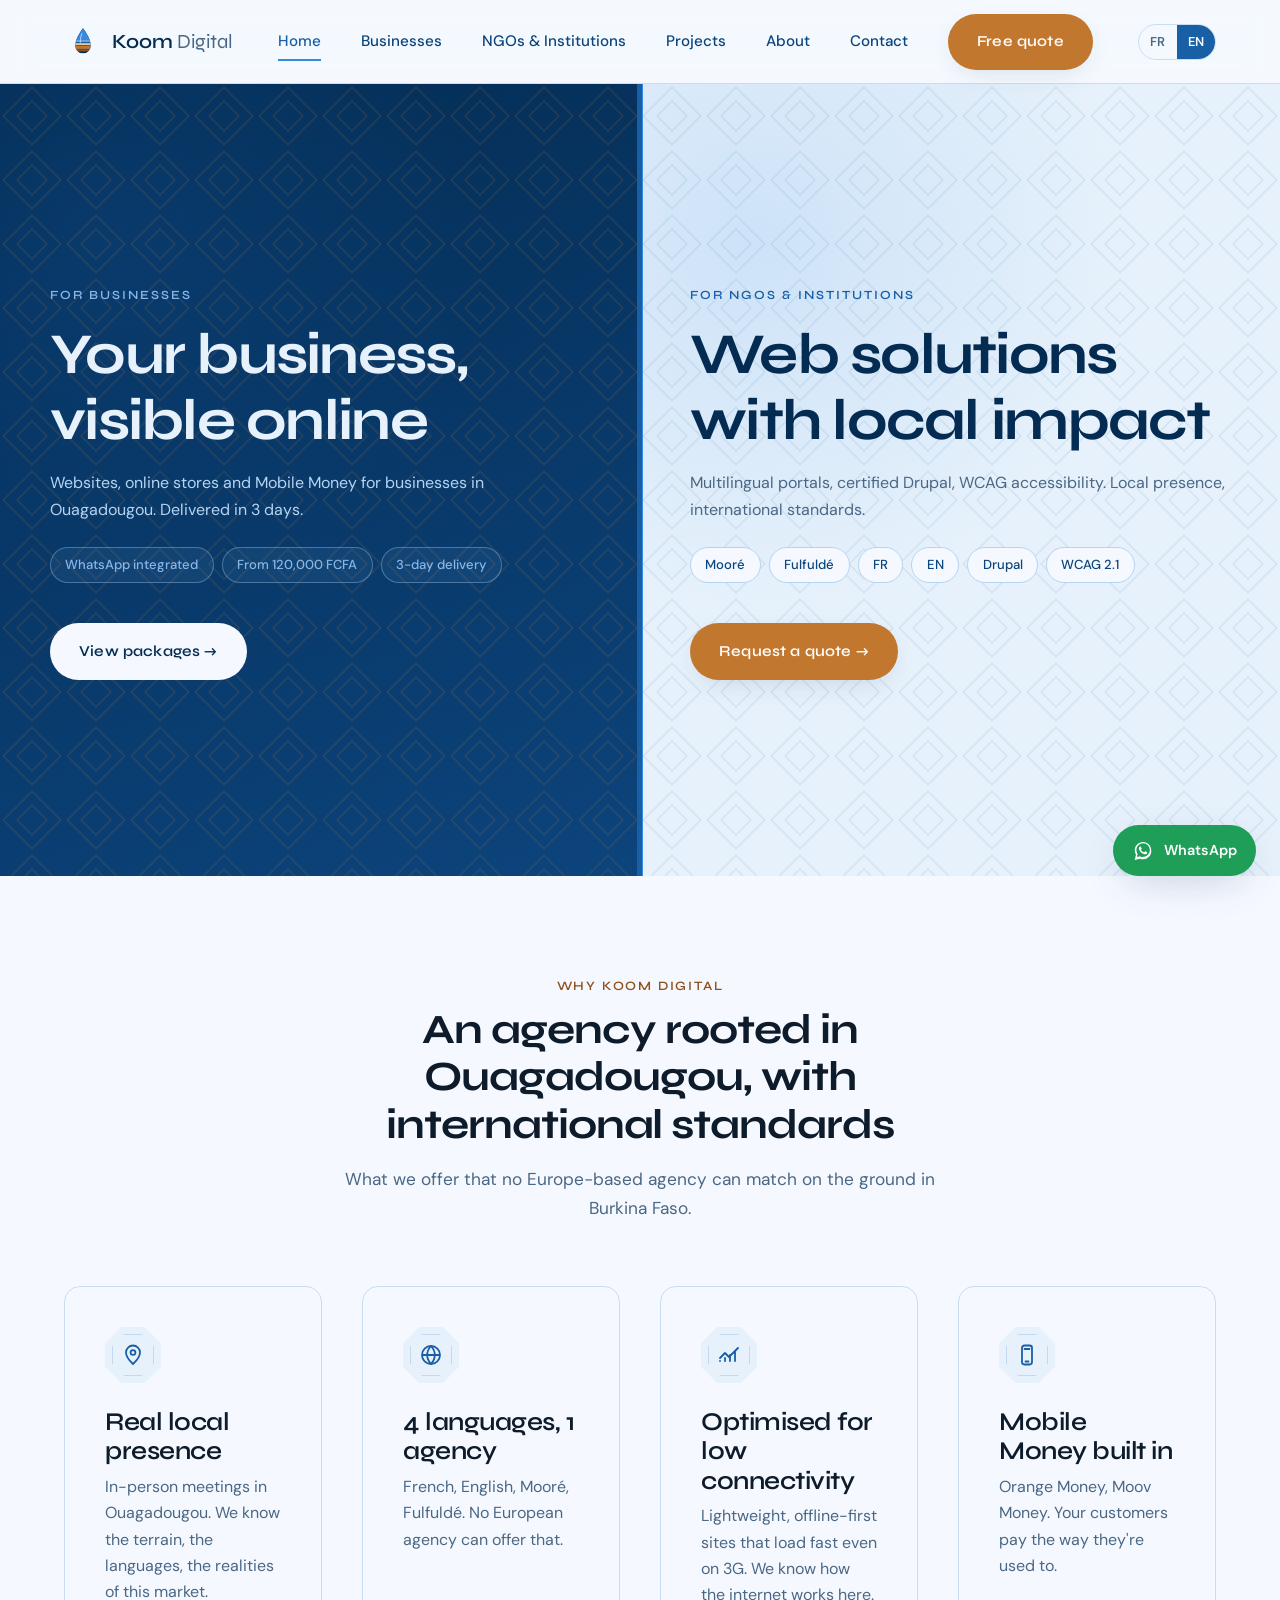
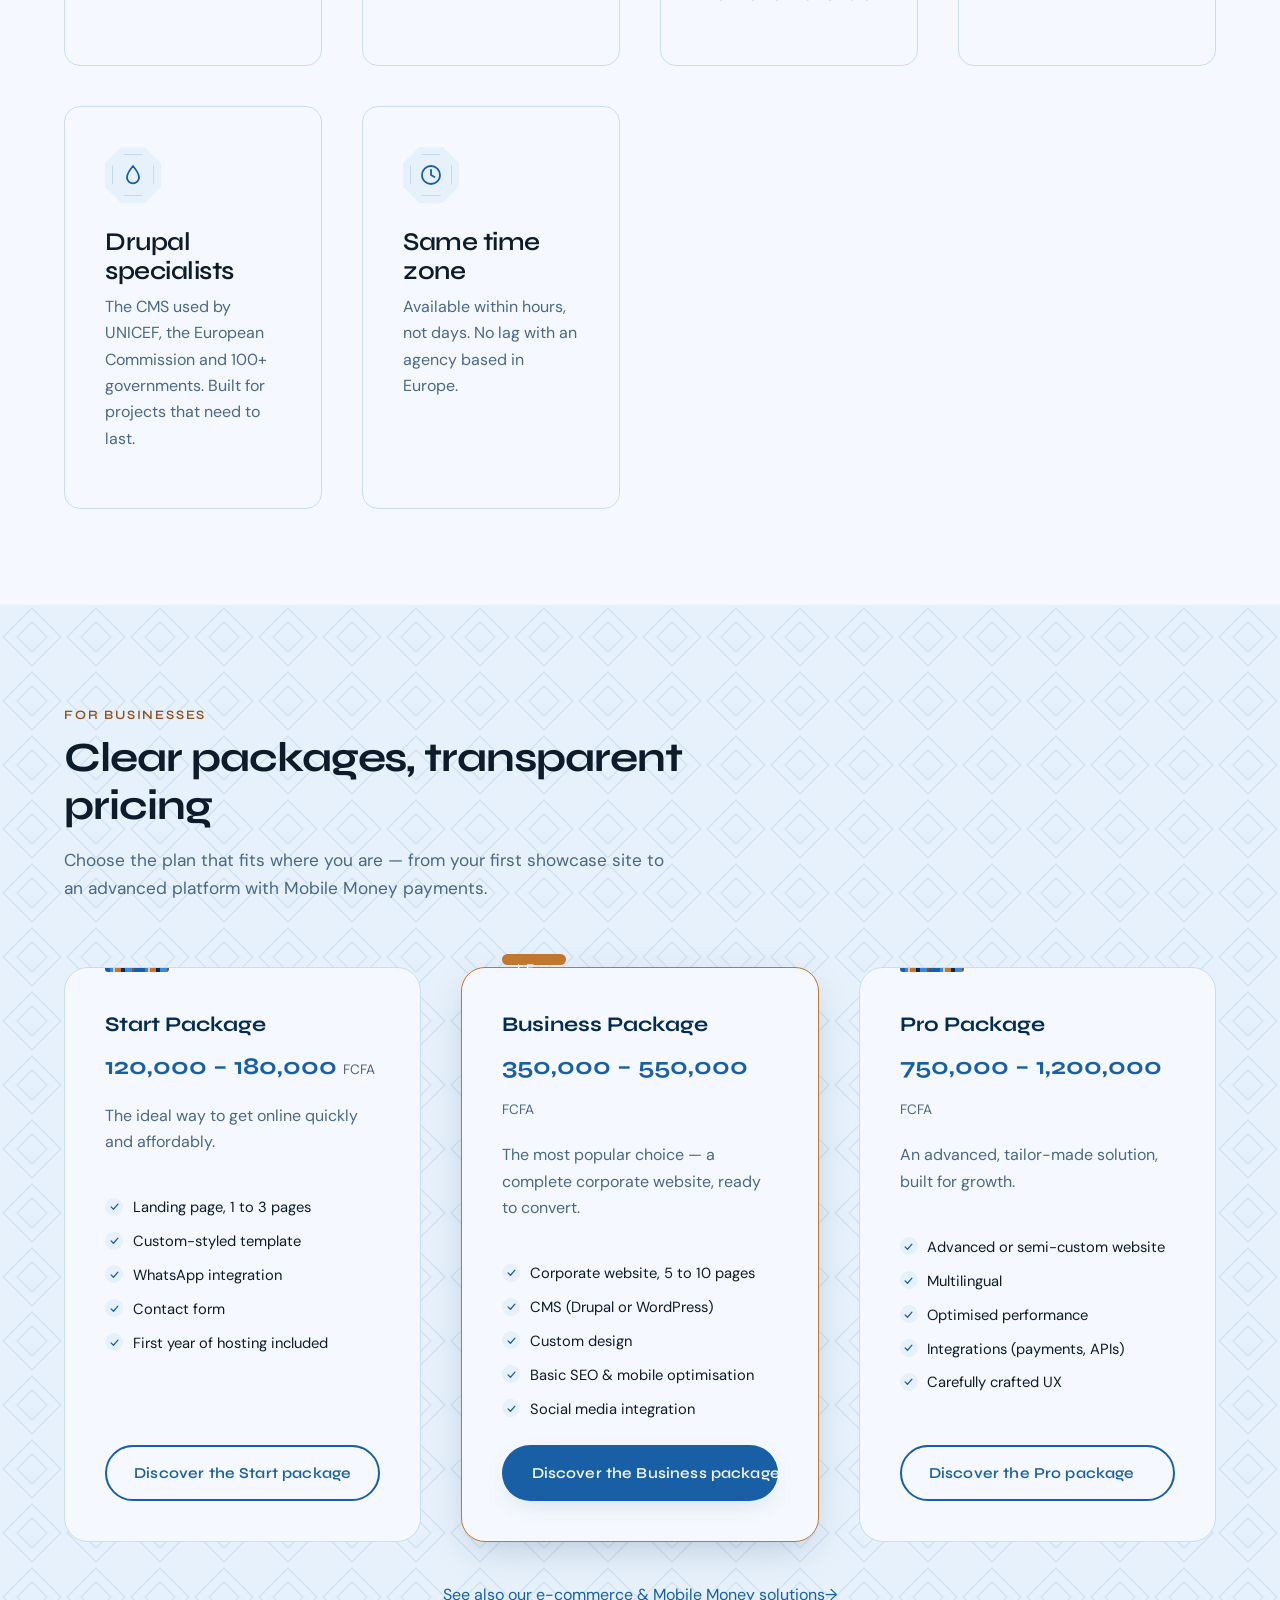
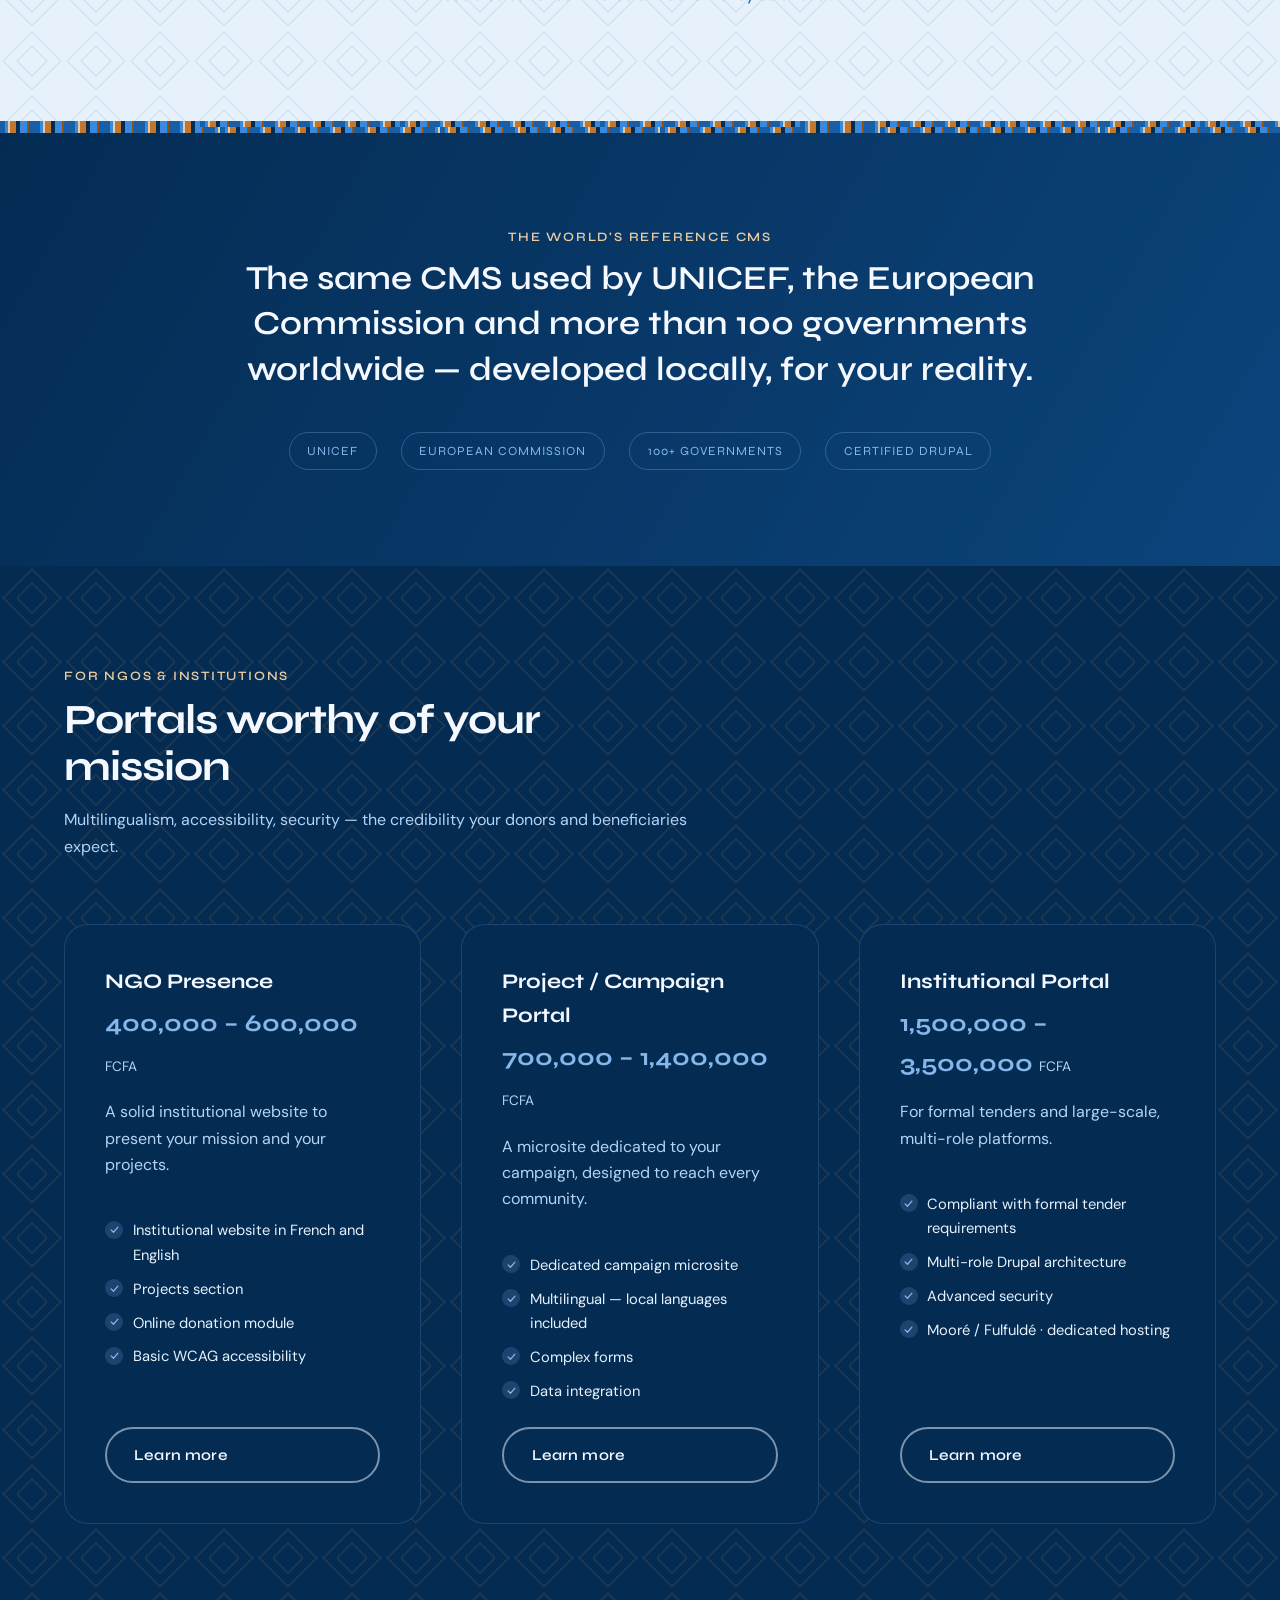
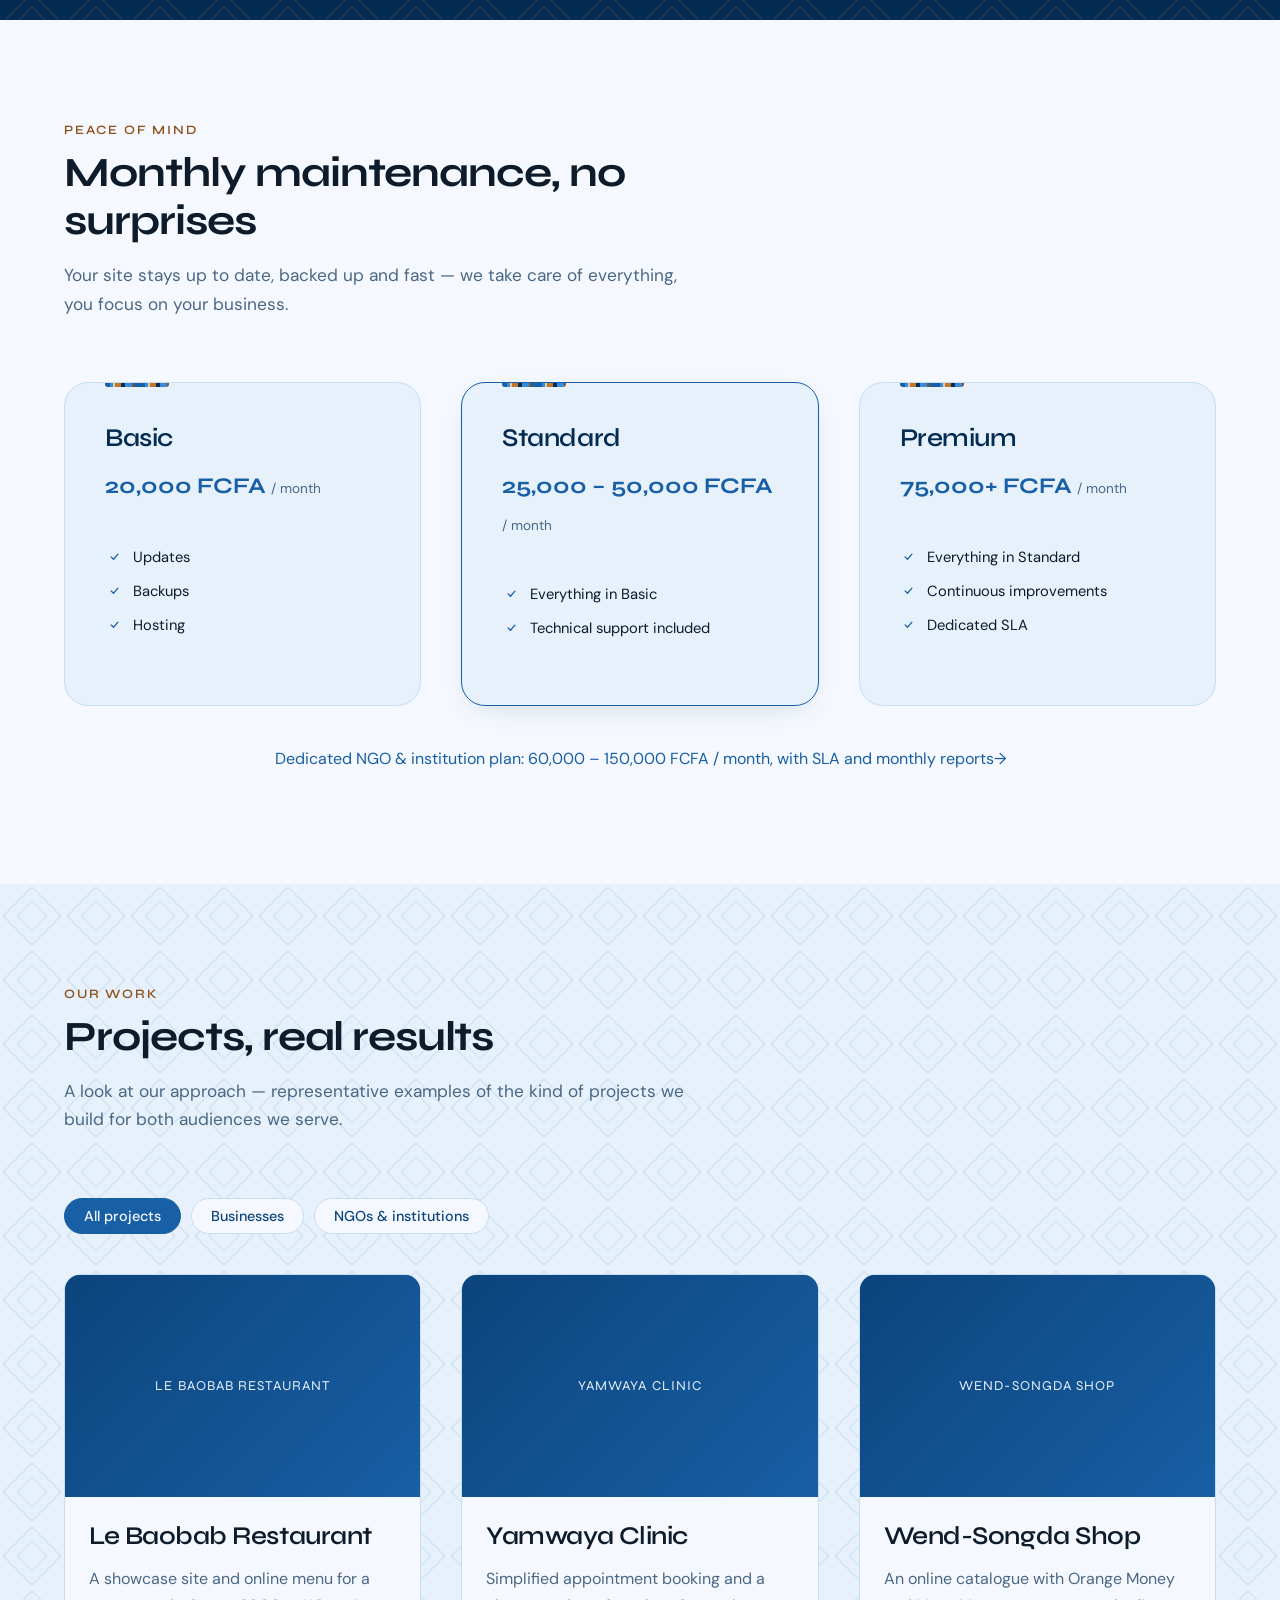
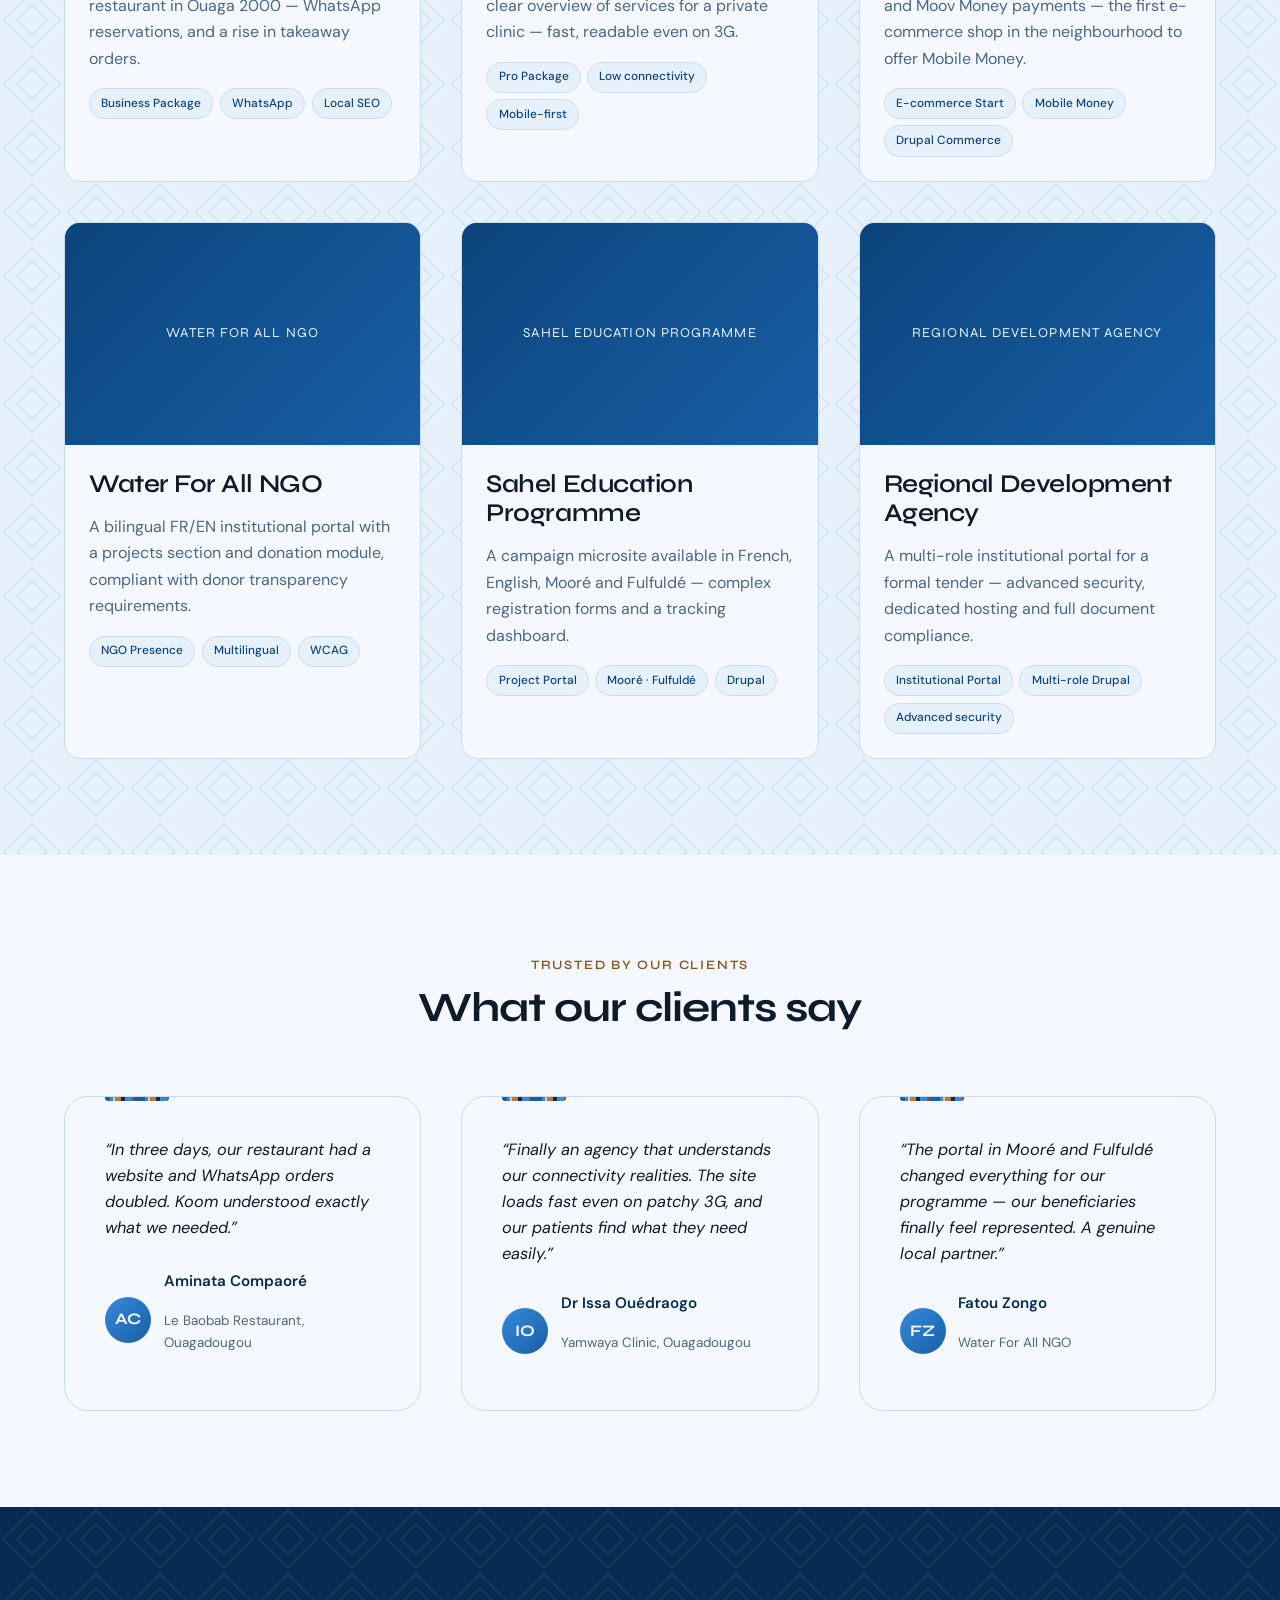
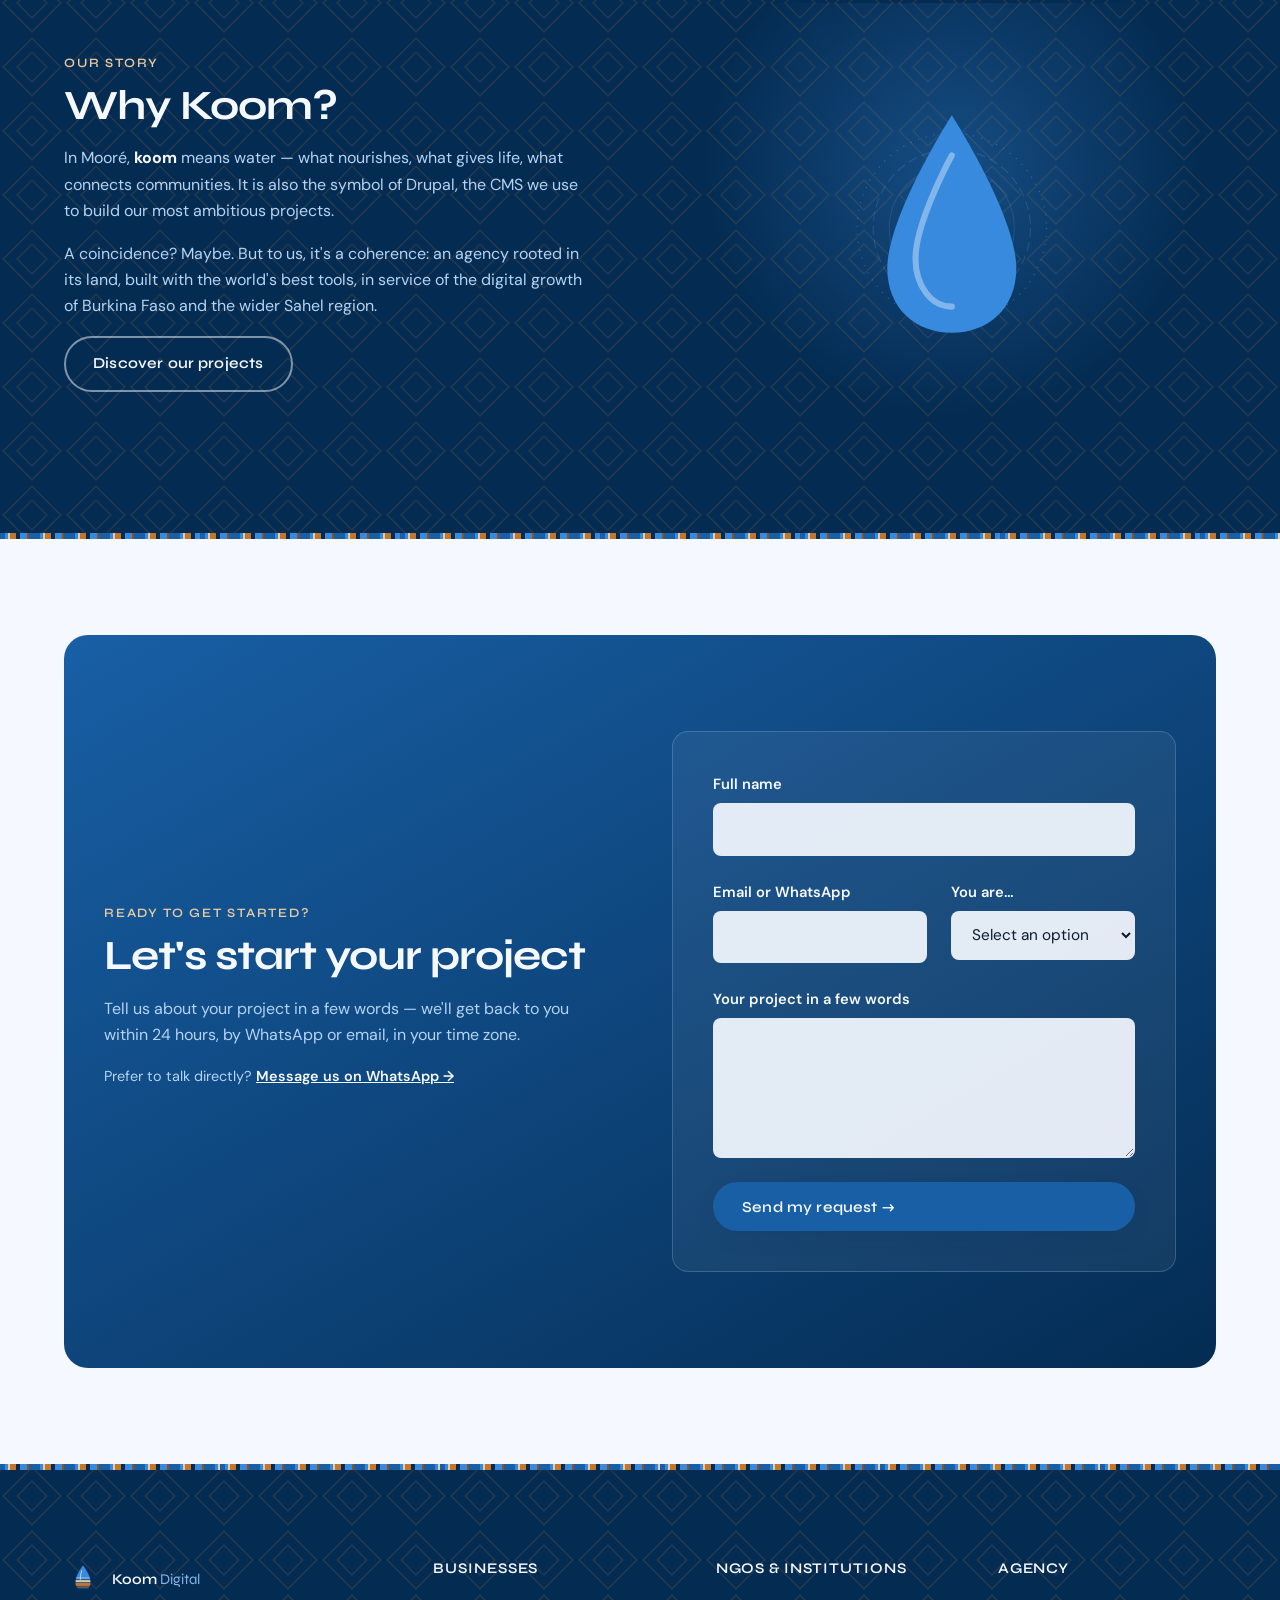
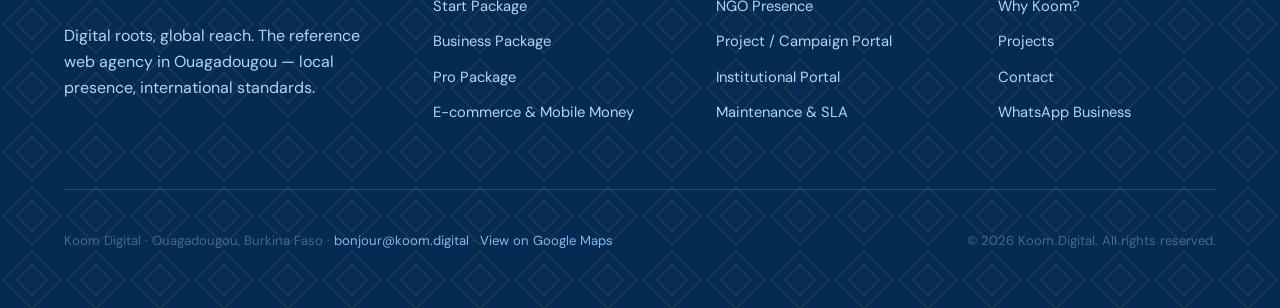
==== commit 726e33f2: "update design" ====
--- a/en/index.html
+++ b/en/index.html
@@ -78,12 +78,7 @@
   <header class="site-header">
     <nav class="nav" aria-label="Main navigation">
       <a class="brand" href="index.html">
-        <svg class="brand-mark" viewBox="0 0 64 64" aria-hidden="true">
-          <rect width="64" height="64" rx="14" fill="#042C53"/>
-          <path d="M32 8 L56 32 L32 56 L8 32 Z M32 17 L47 32 L32 47 L17 32 Z" fill="none" stroke="#B5D4F4" stroke-width="1" opacity="0.16"/>
-          <path d="M32 12C32 12 19 29 19 39.5C19 47.5 24.8 53 32 53C39.2 53 45 47.5 45 39.5C45 29 32 12 32 12Z" fill="#185FA5"/>
-          <path d="M32 22C32 22 24 33.5 24 40.5C24 45.5 27.6 49 32 49" fill="none" stroke="#B5D4F4" stroke-width="2.4" stroke-linecap="round" opacity="0.7"/>
-        </svg>
+        <img class="brand-mark" src="../assets/koom-logo-drop.svg" alt="" aria-hidden="true" width="38" height="38">
         <span class="brand-word"><strong>Koom</strong> <span>Digital</span></span>
       </a>
 
@@ -98,7 +93,7 @@
         <a href="index.html#projects">Projects</a>
         <a href="index.html#story">About</a>
         <a href="contact.html">Contact</a>
-        <a class="btn btn-primary" href="contact.html">Free quote</a>
+        <a class="btn btn-earth" href="contact.html">Free quote</a>
       </div>
 
       <div class="nav-actions">
@@ -134,14 +129,14 @@
           <h1>Web solutions with local impact</h1>
           <p>Multilingual portals, certified Drupal, WCAG accessibility. Local presence, international standards.</p>
           <ul class="tag-list">
-            <li class="tag">Mooré</li>
-            <li class="tag">Fulfuldé</li>
+            <li class="tag tag--earth">Mooré</li>
+            <li class="tag tag--earth">Fulfuldé</li>
             <li class="tag">FR</li>
             <li class="tag">EN</li>
             <li class="tag">Drupal</li>
             <li class="tag">WCAG 2.1</li>
           </ul>
-          <a class="btn btn-primary" href="ongs-institutions.html">Request a quote →</a>
+          <a class="btn btn-earth" href="ongs-institutions.html">Request a quote →</a>
         </div>
       </div>
     </section>
@@ -266,10 +261,12 @@
       </div>
     </section>
 
+    <div class="weave-seam" aria-hidden="true"></div>
+
     <!-- ============================== DARK STAT BAND ============================== -->
     <section class="stat-band">
       <div class="container" data-reveal>
-        <span class="eyebrow" style="color:var(--koom-light)">The world's reference CMS</span>
+        <span class="eyebrow">The world's reference CMS</span>
         <p class="lead">The same CMS used by UNICEF, the European Commission and more than 100 governments worldwide — developed locally, for your reality.</p>
         <div class="stat-logos">
           <span>UNICEF</span>
@@ -543,12 +540,14 @@
       </div>
     </section>
 
+    <div class="weave-seam" aria-hidden="true"></div>
+
     <!-- ============================== FINAL CTA ============================== -->
     <section class="section" aria-labelledby="cta-title">
       <div class="container">
         <div class="cta-final" data-reveal>
           <div>
-            <span class="eyebrow" style="color:var(--koom-light)">Ready to get started?</span>
+            <span class="eyebrow">Ready to get started?</span>
             <h2 id="cta-title">Let's start your project</h2>
             <p>Tell us about your project in a few words — we'll get back to you within 24 hours, by WhatsApp or email, in your time zone.</p>
             <p style="color:var(--koom-pale);font-size:.9rem">Prefer to talk directly? <a href="https://wa.me/22600000000" style="color:var(--koom-white);font-weight:600;text-decoration:underline">Message us on WhatsApp →</a></p>
@@ -601,12 +600,7 @@
       <div class="footer-grid">
         <div class="footer-brand">
           <a class="brand" href="index.html">
-            <svg class="brand-mark" viewBox="0 0 64 64" aria-hidden="true">
-              <rect width="64" height="64" rx="14" fill="#0C447C"/>
-            <path d="M32 8 L56 32 L32 56 L8 32 Z M32 17 L47 32 L32 47 L17 32 Z" fill="none" stroke="#B5D4F4" stroke-width="1" opacity="0.16"/>
-              <path d="M32 12C32 12 19 29 19 39.5C19 47.5 24.8 53 32 53C39.2 53 45 47.5 45 39.5C45 29 32 12 32 12Z" fill="#378ADD"/>
-              <path d="M32 22C32 22 24 33.5 24 40.5C24 45.5 27.6 49 32 49" fill="none" stroke="#B5D4F4" stroke-width="2.4" stroke-linecap="round" opacity="0.7"/>
-            </svg>
+            <img class="brand-mark" src="../assets/koom-logo-drop.svg" alt="" aria-hidden="true" width="38" height="38">
             <span class="brand-word"><strong>Koom</strong> <span>Digital</span></span>
           </a>
           <p>Digital roots, global reach. The reference web agency in Ouagadougou — local presence, international standards.</p>
--- a/css/style.css
+++ b/css/style.css
@@ -57,22 +57,34 @@
      et de Djenné) en bordure des bandeaux sombres et de l'en-tête de page
    -------------------------------------------------------------------------- */
 :root {
-  --pattern-lattice-on-dark: url("data:image/svg+xml,%3Csvg xmlns='http://www.w3.org/2000/svg' width='64' height='64' viewBox='0 0 64 64'%3E%3Cpath d='M32 4 L60 32 L32 60 L4 32 Z M32 18 L46 32 L32 46 L18 32 Z' fill='none' stroke='white' stroke-opacity='.06' stroke-width='1'/%3E%3C/svg%3E");
-  --pattern-lattice-on-light: url("data:image/svg+xml,%3Csvg xmlns='http://www.w3.org/2000/svg' width='64' height='64' viewBox='0 0 64 64'%3E%3Cpath d='M32 4 L60 32 L32 60 L4 32 Z M32 18 L46 32 L32 46 L18 32 Z' fill='none' stroke='%23185FA5' stroke-opacity='.07' stroke-width='1'/%3E%3C/svg%3E");
+  /* Earth / laterite — la terre du Burkina Faso */
+  --koom-ochre:      #C2772E;
+  --koom-ochre-deep: #8F501C;
+  --koom-clay:       #A6452A;
+  --koom-sand:       #E9CBA1;
+  --koom-ochre-wash: #F7EFE2;
+
+  /* Bògòlanfini lattice — ochre on dark, blue on light (bolder than v1) */
+  --pattern-lattice-on-dark: url("data:image/svg+xml,%3Csvg xmlns='http://www.w3.org/2000/svg' width='60' height='60'%3E%3Cpath d='M30 3 L57 30 L30 57 L3 30 Z M30 16 L44 30 L30 44 L16 30 Z' fill='none' stroke='%23C2772E' stroke-opacity='.17' stroke-width='1.3'/%3E%3C/svg%3E");
+  --pattern-lattice-on-light: url("data:image/svg+xml,%3Csvg xmlns='http://www.w3.org/2000/svg' width='60' height='60'%3E%3Cpath d='M30 3 L57 30 L30 57 L3 30 Z M30 16 L44 30 L30 44 L16 30 Z' fill='none' stroke='%23185FA5' stroke-opacity='.1' stroke-width='1.3'/%3E%3C/svg%3E");
 
   --pattern-frieze-on-dark: url("data:image/svg+xml,%3Csvg xmlns='http://www.w3.org/2000/svg' width='44' height='15' viewBox='0 0 44 15'%3E%3Cpath d='M0 15 L11 1.5 L22 15 L33 1.5 L44 15 Z' fill='white' fill-opacity='.07'/%3E%3C/svg%3E");
   --pattern-frieze-on-wash: url("data:image/svg+xml,%3Csvg xmlns='http://www.w3.org/2000/svg' width='44' height='15' viewBox='0 0 44 15'%3E%3Cpath d='M0 15 L11 1.5 L22 15 L33 1.5 L44 15 Z' fill='%230C447C' fill-opacity='.05'/%3E%3C/svg%3E");
 
+  /* Mudcloth dentil band — zigzag en terre ocre pour footer / hero bases */
+  --mudcloth: url("data:image/svg+xml,%3Csvg xmlns='http://www.w3.org/2000/svg' width='48' height='22'%3E%3Cpath d='M0 22 L12 4 L24 22 Z M24 22 L36 4 L48 22 Z' fill='%23C2772E'/%3E%3Cpath d='M12 4 L24 22 L36 4' fill='none' stroke='%23E9CBA1' stroke-width='1' opacity='.5'/%3E%3C/svg%3E");
+
+  /* Faso Dan Fani — trame eau + terre (bleu-sable-ocre) */
   --weave-band: repeating-linear-gradient(
     90deg,
-    var(--koom-mid) 0 4px,
-    var(--koom-light) 4px 7px,
-    var(--koom-pale) 7px 9px,
-    var(--koom-blue) 9px 15px,
-    var(--koom-deep) 15px 19px,
-    var(--koom-mid) 19px 26px,
-    var(--koom-light) 26px 28px,
-    var(--koom-blue) 28px 34px
+    #185FA5 0 5px,
+    #378ADD 5px 8px,
+    #E9CBA1 8px 10px,
+    #C2772E 10px 16px,
+    #042C53 16px 20px,
+    #378ADD 20px 27px,
+    #8F501C 27px 29px,
+    #185FA5 29px 35px
   );
 }
 
@@ -81,7 +93,24 @@
 .weave-seam {
   height: 6px;
   background-image: var(--weave-band);
-  background-size: 220px 100%;
+  background-size: 200px 100%;
+}
+
+/* Bande mudcloth — dentils ocre en zigzag (footer, hero base, card edge) */
+.mud-band {
+  height: 26px;
+  background-color: var(--koom-navy);
+  background-image: var(--mudcloth);
+  background-repeat: repeat-x;
+  background-size: 48px 26px;
+  border-radius: 4px;
+}
+
+/* Séparateur tissé pleine largeur entre grandes sections */
+.section-seam {
+  height: 8px;
+  background-image: var(--weave-band);
+  background-size: 200px 100%;
 }
 
 /* --------------------------------------------------------------------------
@@ -248,12 +277,16 @@
   font-weight: 600;
   letter-spacing: 0.14em;
   text-transform: uppercase;
-  color: var(--koom-blue);
+  color: var(--koom-ochre-deep);
   margin-bottom: var(--space-xs);
 }
 
-.section--dark .eyebrow {
-  color: var(--koom-light);
+.section--dark .eyebrow,
+.hero .eyebrow,
+.stat-band .eyebrow,
+.cta-final .eyebrow,
+.cover .eyebrow {
+  color: var(--koom-sand);
 }
 
 .grid {
@@ -358,6 +391,14 @@
   transform: none;
   color: var(--koom-mid);
 }
+
+/* Earth CTA — pour l'action la plus importante de chaque écran */
+.btn-earth {
+  background: var(--koom-ochre);
+  color: #fff;
+  box-shadow: var(--shadow-card);
+}
+.btn-earth:hover { background: var(--koom-ochre-deep); }
 
 /* --------------------------------------------------------------------------
    Navigation
@@ -676,6 +717,13 @@
   border: 1px solid;
 }
 
+/* Tag langues locales (Mooré, Fulfuldé) */
+.tag--earth {
+  border-color: #E6C79B;
+  color: var(--koom-ochre-deep);
+  background: var(--koom-ochre-wash);
+}
+
 .hero-entreprises .tag {
   border-color: rgba(181, 212, 244, 0.35);
   color: var(--koom-light);
@@ -805,7 +853,7 @@
 }
 
 .pack-card--featured {
-  border-color: var(--koom-blue);
+  border-color: var(--koom-ochre);
   box-shadow: var(--shadow-soft);
 }
 
@@ -814,7 +862,7 @@
   position: absolute;
   top: -14px;
   left: var(--space-lg);
-  background: var(--koom-blue);
+  background: var(--koom-ochre);
   color: var(--koom-white);
   font-family: var(--font-display);
   font-size: 0.74rem;
@@ -908,6 +956,10 @@
   color: var(--koom-pale);
 }
 
+.inst-card h3 {
+  color: var(--koom-white);
+}
+
 .inst-card p {
   color: var(--koom-pale);
 }
@@ -1391,6 +1443,137 @@
   background-image: var(--pattern-frieze-on-wash);
 }
 
+/* --------------------------------------------------------------------------
+   Cover — hero statement rich : fond navy, doubles dégradés radiaux
+   (bleu + ocre), bande tissée en haut, dentils mudcloth en bas.
+   Utilisé pour les pages intérieures à entrée sombre (Entreprises).
+   -------------------------------------------------------------------------- */
+.cover {
+  position: relative;
+  overflow: hidden;
+  background-color: var(--koom-navy);
+  background-image:
+    radial-gradient(120% 90% at 80% -10%, rgba(56,138,221,0.35), transparent 55%),
+    radial-gradient(90% 80% at 0% 110%, rgba(194,119,46,0.28), transparent 55%),
+    var(--pattern-lattice-on-dark);
+  background-size: auto, auto, 60px 60px;
+  color: var(--koom-wash);
+  padding-block: var(--space-2xl);
+}
+
+/* Bande tissée Faso Dan Fani en haut */
+.cover::before {
+  content: '';
+  position: absolute;
+  inset-inline: 0;
+  top: 0;
+  height: 8px;
+  background-image: var(--weave-band);
+  background-size: 200px 100%;
+}
+
+/* Dentils mudcloth en bas */
+.cover::after {
+  content: '';
+  position: absolute;
+  inset-inline: 0;
+  bottom: 0;
+  height: 22px;
+  background-image: var(--mudcloth);
+  background-repeat: repeat-x;
+  background-size: 48px 22px;
+}
+
+/* Grand logo + wordmark dans le cover */
+.cover-mark {
+  display: flex;
+  align-items: center;
+  gap: 1.3rem;
+  margin-bottom: clamp(1.8rem, 4vw, 3rem);
+}
+
+.cover-mark img {
+  width: clamp(72px, 9vw, 104px);
+  height: clamp(72px, 9vw, 104px);
+}
+
+.cover-mark .wm {
+  font-family: var(--font-display);
+  font-size: clamp(1.6rem, 3vw, 2.3rem);
+  line-height: 1;
+}
+
+.cover-mark .wm strong { font-weight: 700; color: #fff; }
+.cover-mark .wm span { font-weight: 300; color: var(--koom-light); }
+
+/* Texte dans le cover */
+.cover h1 {
+  font-size: clamp(2.6rem, 6.5vw, 5rem);
+  color: #fff;
+  max-width: 16ch;
+  margin: 0.4rem 0 0;
+}
+
+.cover p {
+  color: var(--koom-pale);
+  max-width: 620px;
+}
+
+.cover .tagline {
+  font-family: var(--font-display);
+  font-weight: 600;
+  font-size: clamp(1.1rem, 2.2vw, 1.5rem);
+  color: var(--koom-sand);
+  letter-spacing: 0.01em;
+  margin: 0;
+}
+
+/* Métadonnées (langues, type…) */
+.cover .meta {
+  display: flex;
+  flex-wrap: wrap;
+  gap: 0.6rem 1.4rem;
+  margin-top: var(--space-xl);
+  padding-top: var(--space-md);
+  border-top: 1px solid rgba(233,203,161,0.22);
+  font-size: 0.86rem;
+  color: var(--koom-pale);
+}
+
+.cover .meta b { color: #fff; font-weight: 600; }
+
+.cover .meta .langs {
+  display: inline-flex;
+  gap: 0.4rem;
+}
+
+.cover .meta .langs span {
+  border: 1px solid rgba(233,203,161,0.4);
+  color: var(--koom-sand);
+  border-radius: 999px;
+  padding: 0.1rem 0.6rem;
+  font-size: 0.78rem;
+}
+
+/* Tags et fil d'Ariane dans le cover (mêmes règles que .page-hero) */
+.cover .tag-list { margin-top: var(--space-md); }
+.cover .tag {
+  border-color: rgba(181, 212, 244, 0.35);
+  color: var(--koom-light);
+  background: rgba(133, 183, 235, 0.08);
+}
+
+/* --------------------------------------------------------------------------
+   Accent-rule — barre décorative ochre, 64px × 5px, utilisée sous les titres
+   -------------------------------------------------------------------------- */
+.accent-rule {
+  width: 64px;
+  height: 5px;
+  border-radius: 3px;
+  background: var(--koom-ochre);
+  margin: var(--space-md) 0;
+}
+
 .page-hero p {
   color: var(--koom-pale);
   max-width: 620px;
@@ -1461,7 +1644,7 @@
   font-family: var(--font-display);
   font-size: 1.7rem;
   font-weight: 700;
-  color: var(--koom-mid);
+  color: var(--koom-ochre);
   display: block;
   margin-bottom: var(--space-xs);
 }
--- a/css/style.css
+++ b/css/style.css
@@ -57,22 +57,34 @@
      et de Djenné) en bordure des bandeaux sombres et de l'en-tête de page
    -------------------------------------------------------------------------- */
 :root {
-  --pattern-lattice-on-dark: url("data:image/svg+xml,%3Csvg xmlns='http://www.w3.org/2000/svg' width='64' height='64' viewBox='0 0 64 64'%3E%3Cpath d='M32 4 L60 32 L32 60 L4 32 Z M32 18 L46 32 L32 46 L18 32 Z' fill='none' stroke='white' stroke-opacity='.06' stroke-width='1'/%3E%3C/svg%3E");
-  --pattern-lattice-on-light: url("data:image/svg+xml,%3Csvg xmlns='http://www.w3.org/2000/svg' width='64' height='64' viewBox='0 0 64 64'%3E%3Cpath d='M32 4 L60 32 L32 60 L4 32 Z M32 18 L46 32 L32 46 L18 32 Z' fill='none' stroke='%23185FA5' stroke-opacity='.07' stroke-width='1'/%3E%3C/svg%3E");
+  /* Earth / laterite — la terre du Burkina Faso */
+  --koom-ochre:      #C2772E;
+  --koom-ochre-deep: #8F501C;
+  --koom-clay:       #A6452A;
+  --koom-sand:       #E9CBA1;
+  --koom-ochre-wash: #F7EFE2;
+
+  /* Bògòlanfini lattice — ochre on dark, blue on light (bolder than v1) */
+  --pattern-lattice-on-dark: url("data:image/svg+xml,%3Csvg xmlns='http://www.w3.org/2000/svg' width='60' height='60'%3E%3Cpath d='M30 3 L57 30 L30 57 L3 30 Z M30 16 L44 30 L30 44 L16 30 Z' fill='none' stroke='%23C2772E' stroke-opacity='.17' stroke-width='1.3'/%3E%3C/svg%3E");
+  --pattern-lattice-on-light: url("data:image/svg+xml,%3Csvg xmlns='http://www.w3.org/2000/svg' width='60' height='60'%3E%3Cpath d='M30 3 L57 30 L30 57 L3 30 Z M30 16 L44 30 L30 44 L16 30 Z' fill='none' stroke='%23185FA5' stroke-opacity='.1' stroke-width='1.3'/%3E%3C/svg%3E");
 
   --pattern-frieze-on-dark: url("data:image/svg+xml,%3Csvg xmlns='http://www.w3.org/2000/svg' width='44' height='15' viewBox='0 0 44 15'%3E%3Cpath d='M0 15 L11 1.5 L22 15 L33 1.5 L44 15 Z' fill='white' fill-opacity='.07'/%3E%3C/svg%3E");
   --pattern-frieze-on-wash: url("data:image/svg+xml,%3Csvg xmlns='http://www.w3.org/2000/svg' width='44' height='15' viewBox='0 0 44 15'%3E%3Cpath d='M0 15 L11 1.5 L22 15 L33 1.5 L44 15 Z' fill='%230C447C' fill-opacity='.05'/%3E%3C/svg%3E");
 
+  /* Mudcloth dentil band — zigzag en terre ocre pour footer / hero bases */
+  --mudcloth: url("data:image/svg+xml,%3Csvg xmlns='http://www.w3.org/2000/svg' width='48' height='22'%3E%3Cpath d='M0 22 L12 4 L24 22 Z M24 22 L36 4 L48 22 Z' fill='%23C2772E'/%3E%3Cpath d='M12 4 L24 22 L36 4' fill='none' stroke='%23E9CBA1' stroke-width='1' opacity='.5'/%3E%3C/svg%3E");
+
+  /* Faso Dan Fani — trame eau + terre (bleu-sable-ocre) */
   --weave-band: repeating-linear-gradient(
     90deg,
-    var(--koom-mid) 0 4px,
-    var(--koom-light) 4px 7px,
-    var(--koom-pale) 7px 9px,
-    var(--koom-blue) 9px 15px,
-    var(--koom-deep) 15px 19px,
-    var(--koom-mid) 19px 26px,
-    var(--koom-light) 26px 28px,
-    var(--koom-blue) 28px 34px
+    #185FA5 0 5px,
+    #378ADD 5px 8px,
+    #E9CBA1 8px 10px,
+    #C2772E 10px 16px,
+    #042C53 16px 20px,
+    #378ADD 20px 27px,
+    #8F501C 27px 29px,
+    #185FA5 29px 35px
   );
 }
 
@@ -81,7 +93,24 @@
 .weave-seam {
   height: 6px;
   background-image: var(--weave-band);
-  background-size: 220px 100%;
+  background-size: 200px 100%;
+}
+
+/* Bande mudcloth — dentils ocre en zigzag (footer, hero base, card edge) */
+.mud-band {
+  height: 26px;
+  background-color: var(--koom-navy);
+  background-image: var(--mudcloth);
+  background-repeat: repeat-x;
+  background-size: 48px 26px;
+  border-radius: 4px;
+}
+
+/* Séparateur tissé pleine largeur entre grandes sections */
+.section-seam {
+  height: 8px;
+  background-image: var(--weave-band);
+  background-size: 200px 100%;
 }
 
 /* --------------------------------------------------------------------------
@@ -248,12 +277,16 @@
   font-weight: 600;
   letter-spacing: 0.14em;
   text-transform: uppercase;
-  color: var(--koom-blue);
+  color: var(--koom-ochre-deep);
   margin-bottom: var(--space-xs);
 }
 
-.section--dark .eyebrow {
-  color: var(--koom-light);
+.section--dark .eyebrow,
+.hero .eyebrow,
+.stat-band .eyebrow,
+.cta-final .eyebrow,
+.cover .eyebrow {
+  color: var(--koom-sand);
 }
 
 .grid {
@@ -358,6 +391,14 @@
   transform: none;
   color: var(--koom-mid);
 }
+
+/* Earth CTA — pour l'action la plus importante de chaque écran */
+.btn-earth {
+  background: var(--koom-ochre);
+  color: #fff;
+  box-shadow: var(--shadow-card);
+}
+.btn-earth:hover { background: var(--koom-ochre-deep); }
 
 /* --------------------------------------------------------------------------
    Navigation
@@ -676,6 +717,13 @@
   border: 1px solid;
 }
 
+/* Tag langues locales (Mooré, Fulfuldé) */
+.tag--earth {
+  border-color: #E6C79B;
+  color: var(--koom-ochre-deep);
+  background: var(--koom-ochre-wash);
+}
+
 .hero-entreprises .tag {
   border-color: rgba(181, 212, 244, 0.35);
   color: var(--koom-light);
@@ -805,7 +853,7 @@
 }
 
 .pack-card--featured {
-  border-color: var(--koom-blue);
+  border-color: var(--koom-ochre);
   box-shadow: var(--shadow-soft);
 }
 
@@ -814,7 +862,7 @@
   position: absolute;
   top: -14px;
   left: var(--space-lg);
-  background: var(--koom-blue);
+  background: var(--koom-ochre);
   color: var(--koom-white);
   font-family: var(--font-display);
   font-size: 0.74rem;
@@ -908,6 +956,10 @@
   color: var(--koom-pale);
 }
 
+.inst-card h3 {
+  color: var(--koom-white);
+}
+
 .inst-card p {
   color: var(--koom-pale);
 }
@@ -1391,6 +1443,137 @@
   background-image: var(--pattern-frieze-on-wash);
 }
 
+/* --------------------------------------------------------------------------
+   Cover — hero statement rich : fond navy, doubles dégradés radiaux
+   (bleu + ocre), bande tissée en haut, dentils mudcloth en bas.
+   Utilisé pour les pages intérieures à entrée sombre (Entreprises).
+   -------------------------------------------------------------------------- */
+.cover {
+  position: relative;
+  overflow: hidden;
+  background-color: var(--koom-navy);
+  background-image:
+    radial-gradient(120% 90% at 80% -10%, rgba(56,138,221,0.35), transparent 55%),
+    radial-gradient(90% 80% at 0% 110%, rgba(194,119,46,0.28), transparent 55%),
+    var(--pattern-lattice-on-dark);
+  background-size: auto, auto, 60px 60px;
+  color: var(--koom-wash);
+  padding-block: var(--space-2xl);
+}
+
+/* Bande tissée Faso Dan Fani en haut */
+.cover::before {
+  content: '';
+  position: absolute;
+  inset-inline: 0;
+  top: 0;
+  height: 8px;
+  background-image: var(--weave-band);
+  background-size: 200px 100%;
+}
+
+/* Dentils mudcloth en bas */
+.cover::after {
+  content: '';
+  position: absolute;
+  inset-inline: 0;
+  bottom: 0;
+  height: 22px;
+  background-image: var(--mudcloth);
+  background-repeat: repeat-x;
+  background-size: 48px 22px;
+}
+
+/* Grand logo + wordmark dans le cover */
+.cover-mark {
+  display: flex;
+  align-items: center;
+  gap: 1.3rem;
+  margin-bottom: clamp(1.8rem, 4vw, 3rem);
+}
+
+.cover-mark img {
+  width: clamp(72px, 9vw, 104px);
+  height: clamp(72px, 9vw, 104px);
+}
+
+.cover-mark .wm {
+  font-family: var(--font-display);
+  font-size: clamp(1.6rem, 3vw, 2.3rem);
+  line-height: 1;
+}
+
+.cover-mark .wm strong { font-weight: 700; color: #fff; }
+.cover-mark .wm span { font-weight: 300; color: var(--koom-light); }
+
+/* Texte dans le cover */
+.cover h1 {
+  font-size: clamp(2.6rem, 6.5vw, 5rem);
+  color: #fff;
+  max-width: 16ch;
+  margin: 0.4rem 0 0;
+}
+
+.cover p {
+  color: var(--koom-pale);
+  max-width: 620px;
+}
+
+.cover .tagline {
+  font-family: var(--font-display);
+  font-weight: 600;
+  font-size: clamp(1.1rem, 2.2vw, 1.5rem);
+  color: var(--koom-sand);
+  letter-spacing: 0.01em;
+  margin: 0;
+}
+
+/* Métadonnées (langues, type…) */
+.cover .meta {
+  display: flex;
+  flex-wrap: wrap;
+  gap: 0.6rem 1.4rem;
+  margin-top: var(--space-xl);
+  padding-top: var(--space-md);
+  border-top: 1px solid rgba(233,203,161,0.22);
+  font-size: 0.86rem;
+  color: var(--koom-pale);
+}
+
+.cover .meta b { color: #fff; font-weight: 600; }
+
+.cover .meta .langs {
+  display: inline-flex;
+  gap: 0.4rem;
+}
+
+.cover .meta .langs span {
+  border: 1px solid rgba(233,203,161,0.4);
+  color: var(--koom-sand);
+  border-radius: 999px;
+  padding: 0.1rem 0.6rem;
+  font-size: 0.78rem;
+}
+
+/* Tags et fil d'Ariane dans le cover (mêmes règles que .page-hero) */
+.cover .tag-list { margin-top: var(--space-md); }
+.cover .tag {
+  border-color: rgba(181, 212, 244, 0.35);
+  color: var(--koom-light);
+  background: rgba(133, 183, 235, 0.08);
+}
+
+/* --------------------------------------------------------------------------
+   Accent-rule — barre décorative ochre, 64px × 5px, utilisée sous les titres
+   -------------------------------------------------------------------------- */
+.accent-rule {
+  width: 64px;
+  height: 5px;
+  border-radius: 3px;
+  background: var(--koom-ochre);
+  margin: var(--space-md) 0;
+}
+
 .page-hero p {
   color: var(--koom-pale);
   max-width: 620px;
@@ -1461,7 +1644,7 @@
   font-family: var(--font-display);
   font-size: 1.7rem;
   font-weight: 700;
-  color: var(--koom-mid);
+  color: var(--koom-ochre);
   display: block;
   margin-bottom: var(--space-xs);
 }
--- a/css/style.css
+++ b/css/style.css
@@ -57,22 +57,34 @@
      et de Djenné) en bordure des bandeaux sombres et de l'en-tête de page
    -------------------------------------------------------------------------- */
 :root {
-  --pattern-lattice-on-dark: url("data:image/svg+xml,%3Csvg xmlns='http://www.w3.org/2000/svg' width='64' height='64' viewBox='0 0 64 64'%3E%3Cpath d='M32 4 L60 32 L32 60 L4 32 Z M32 18 L46 32 L32 46 L18 32 Z' fill='none' stroke='white' stroke-opacity='.06' stroke-width='1'/%3E%3C/svg%3E");
-  --pattern-lattice-on-light: url("data:image/svg+xml,%3Csvg xmlns='http://www.w3.org/2000/svg' width='64' height='64' viewBox='0 0 64 64'%3E%3Cpath d='M32 4 L60 32 L32 60 L4 32 Z M32 18 L46 32 L32 46 L18 32 Z' fill='none' stroke='%23185FA5' stroke-opacity='.07' stroke-width='1'/%3E%3C/svg%3E");
+  /* Earth / laterite — la terre du Burkina Faso */
+  --koom-ochre:      #C2772E;
+  --koom-ochre-deep: #8F501C;
+  --koom-clay:       #A6452A;
+  --koom-sand:       #E9CBA1;
+  --koom-ochre-wash: #F7EFE2;
+
+  /* Bògòlanfini lattice — ochre on dark, blue on light (bolder than v1) */
+  --pattern-lattice-on-dark: url("data:image/svg+xml,%3Csvg xmlns='http://www.w3.org/2000/svg' width='60' height='60'%3E%3Cpath d='M30 3 L57 30 L30 57 L3 30 Z M30 16 L44 30 L30 44 L16 30 Z' fill='none' stroke='%23C2772E' stroke-opacity='.17' stroke-width='1.3'/%3E%3C/svg%3E");
+  --pattern-lattice-on-light: url("data:image/svg+xml,%3Csvg xmlns='http://www.w3.org/2000/svg' width='60' height='60'%3E%3Cpath d='M30 3 L57 30 L30 57 L3 30 Z M30 16 L44 30 L30 44 L16 30 Z' fill='none' stroke='%23185FA5' stroke-opacity='.1' stroke-width='1.3'/%3E%3C/svg%3E");
 
   --pattern-frieze-on-dark: url("data:image/svg+xml,%3Csvg xmlns='http://www.w3.org/2000/svg' width='44' height='15' viewBox='0 0 44 15'%3E%3Cpath d='M0 15 L11 1.5 L22 15 L33 1.5 L44 15 Z' fill='white' fill-opacity='.07'/%3E%3C/svg%3E");
   --pattern-frieze-on-wash: url("data:image/svg+xml,%3Csvg xmlns='http://www.w3.org/2000/svg' width='44' height='15' viewBox='0 0 44 15'%3E%3Cpath d='M0 15 L11 1.5 L22 15 L33 1.5 L44 15 Z' fill='%230C447C' fill-opacity='.05'/%3E%3C/svg%3E");
 
+  /* Mudcloth dentil band — zigzag en terre ocre pour footer / hero bases */
+  --mudcloth: url("data:image/svg+xml,%3Csvg xmlns='http://www.w3.org/2000/svg' width='48' height='22'%3E%3Cpath d='M0 22 L12 4 L24 22 Z M24 22 L36 4 L48 22 Z' fill='%23C2772E'/%3E%3Cpath d='M12 4 L24 22 L36 4' fill='none' stroke='%23E9CBA1' stroke-width='1' opacity='.5'/%3E%3C/svg%3E");
+
+  /* Faso Dan Fani — trame eau + terre (bleu-sable-ocre) */
   --weave-band: repeating-linear-gradient(
     90deg,
-    var(--koom-mid) 0 4px,
-    var(--koom-light) 4px 7px,
-    var(--koom-pale) 7px 9px,
-    var(--koom-blue) 9px 15px,
-    var(--koom-deep) 15px 19px,
-    var(--koom-mid) 19px 26px,
-    var(--koom-light) 26px 28px,
-    var(--koom-blue) 28px 34px
+    #185FA5 0 5px,
+    #378ADD 5px 8px,
+    #E9CBA1 8px 10px,
+    #C2772E 10px 16px,
+    #042C53 16px 20px,
+    #378ADD 20px 27px,
+    #8F501C 27px 29px,
+    #185FA5 29px 35px
   );
 }
 
@@ -81,7 +93,24 @@
 .weave-seam {
   height: 6px;
   background-image: var(--weave-band);
-  background-size: 220px 100%;
+  background-size: 200px 100%;
+}
+
+/* Bande mudcloth — dentils ocre en zigzag (footer, hero base, card edge) */
+.mud-band {
+  height: 26px;
+  background-color: var(--koom-navy);
+  background-image: var(--mudcloth);
+  background-repeat: repeat-x;
+  background-size: 48px 26px;
+  border-radius: 4px;
+}
+
+/* Séparateur tissé pleine largeur entre grandes sections */
+.section-seam {
+  height: 8px;
+  background-image: var(--weave-band);
+  background-size: 200px 100%;
 }
 
 /* --------------------------------------------------------------------------
@@ -248,12 +277,16 @@
   font-weight: 600;
   letter-spacing: 0.14em;
   text-transform: uppercase;
-  color: var(--koom-blue);
+  color: var(--koom-ochre-deep);
   margin-bottom: var(--space-xs);
 }
 
-.section--dark .eyebrow {
-  color: var(--koom-light);
+.section--dark .eyebrow,
+.hero .eyebrow,
+.stat-band .eyebrow,
+.cta-final .eyebrow,
+.cover .eyebrow {
+  color: var(--koom-sand);
 }
 
 .grid {
@@ -358,6 +391,14 @@
   transform: none;
   color: var(--koom-mid);
 }
+
+/* Earth CTA — pour l'action la plus importante de chaque écran */
+.btn-earth {
+  background: var(--koom-ochre);
+  color: #fff;
+  box-shadow: var(--shadow-card);
+}
+.btn-earth:hover { background: var(--koom-ochre-deep); }
 
 /* --------------------------------------------------------------------------
    Navigation
@@ -676,6 +717,13 @@
   border: 1px solid;
 }
 
+/* Tag langues locales (Mooré, Fulfuldé) */
+.tag--earth {
+  border-color: #E6C79B;
+  color: var(--koom-ochre-deep);
+  background: var(--koom-ochre-wash);
+}
+
 .hero-entreprises .tag {
   border-color: rgba(181, 212, 244, 0.35);
   color: var(--koom-light);
@@ -805,7 +853,7 @@
 }
 
 .pack-card--featured {
-  border-color: var(--koom-blue);
+  border-color: var(--koom-ochre);
   box-shadow: var(--shadow-soft);
 }
 
@@ -814,7 +862,7 @@
   position: absolute;
   top: -14px;
   left: var(--space-lg);
-  background: var(--koom-blue);
+  background: var(--koom-ochre);
   color: var(--koom-white);
   font-family: var(--font-display);
   font-size: 0.74rem;
@@ -908,6 +956,10 @@
   color: var(--koom-pale);
 }
 
+.inst-card h3 {
+  color: var(--koom-white);
+}
+
 .inst-card p {
   color: var(--koom-pale);
 }
@@ -1391,6 +1443,137 @@
   background-image: var(--pattern-frieze-on-wash);
 }
 
+/* --------------------------------------------------------------------------
+   Cover — hero statement rich : fond navy, doubles dégradés radiaux
+   (bleu + ocre), bande tissée en haut, dentils mudcloth en bas.
+   Utilisé pour les pages intérieures à entrée sombre (Entreprises).
+   -------------------------------------------------------------------------- */
+.cover {
+  position: relative;
+  overflow: hidden;
+  background-color: var(--koom-navy);
+  background-image:
+    radial-gradient(120% 90% at 80% -10%, rgba(56,138,221,0.35), transparent 55%),
+    radial-gradient(90% 80% at 0% 110%, rgba(194,119,46,0.28), transparent 55%),
+    var(--pattern-lattice-on-dark);
+  background-size: auto, auto, 60px 60px;
+  color: var(--koom-wash);
+  padding-block: var(--space-2xl);
+}
+
+/* Bande tissée Faso Dan Fani en haut */
+.cover::before {
+  content: '';
+  position: absolute;
+  inset-inline: 0;
+  top: 0;
+  height: 8px;
+  background-image: var(--weave-band);
+  background-size: 200px 100%;
+}
+
+/* Dentils mudcloth en bas */
+.cover::after {
+  content: '';
+  position: absolute;
+  inset-inline: 0;
+  bottom: 0;
+  height: 22px;
+  background-image: var(--mudcloth);
+  background-repeat: repeat-x;
+  background-size: 48px 22px;
+}
+
+/* Grand logo + wordmark dans le cover */
+.cover-mark {
+  display: flex;
+  align-items: center;
+  gap: 1.3rem;
+  margin-bottom: clamp(1.8rem, 4vw, 3rem);
+}
+
+.cover-mark img {
+  width: clamp(72px, 9vw, 104px);
+  height: clamp(72px, 9vw, 104px);
+}
+
+.cover-mark .wm {
+  font-family: var(--font-display);
+  font-size: clamp(1.6rem, 3vw, 2.3rem);
+  line-height: 1;
+}
+
+.cover-mark .wm strong { font-weight: 700; color: #fff; }
+.cover-mark .wm span { font-weight: 300; color: var(--koom-light); }
+
+/* Texte dans le cover */
+.cover h1 {
+  font-size: clamp(2.6rem, 6.5vw, 5rem);
+  color: #fff;
+  max-width: 16ch;
+  margin: 0.4rem 0 0;
+}
+
+.cover p {
+  color: var(--koom-pale);
+  max-width: 620px;
+}
+
+.cover .tagline {
+  font-family: var(--font-display);
+  font-weight: 600;
+  font-size: clamp(1.1rem, 2.2vw, 1.5rem);
+  color: var(--koom-sand);
+  letter-spacing: 0.01em;
+  margin: 0;
+}
+
+/* Métadonnées (langues, type…) */
+.cover .meta {
+  display: flex;
+  flex-wrap: wrap;
+  gap: 0.6rem 1.4rem;
+  margin-top: var(--space-xl);
+  padding-top: var(--space-md);
+  border-top: 1px solid rgba(233,203,161,0.22);
+  font-size: 0.86rem;
+  color: var(--koom-pale);
+}
+
+.cover .meta b { color: #fff; font-weight: 600; }
+
+.cover .meta .langs {
+  display: inline-flex;
+  gap: 0.4rem;
+}
+
+.cover .meta .langs span {
+  border: 1px solid rgba(233,203,161,0.4);
+  color: var(--koom-sand);
+  border-radius: 999px;
+  padding: 0.1rem 0.6rem;
+  font-size: 0.78rem;
+}
+
+/* Tags et fil d'Ariane dans le cover (mêmes règles que .page-hero) */
+.cover .tag-list { margin-top: var(--space-md); }
+.cover .tag {
+  border-color: rgba(181, 212, 244, 0.35);
+  color: var(--koom-light);
+  background: rgba(133, 183, 235, 0.08);
+}
+
+/* --------------------------------------------------------------------------
+   Accent-rule — barre décorative ochre, 64px × 5px, utilisée sous les titres
+   -------------------------------------------------------------------------- */
+.accent-rule {
+  width: 64px;
+  height: 5px;
+  border-radius: 3px;
+  background: var(--koom-ochre);
+  margin: var(--space-md) 0;
+}
+
 .page-hero p {
   color: var(--koom-pale);
   max-width: 620px;
@@ -1461,7 +1644,7 @@
   font-family: var(--font-display);
   font-size: 1.7rem;
   font-weight: 700;
-  color: var(--koom-mid);
+  color: var(--koom-ochre);
   display: block;
   margin-bottom: var(--space-xs);
 }
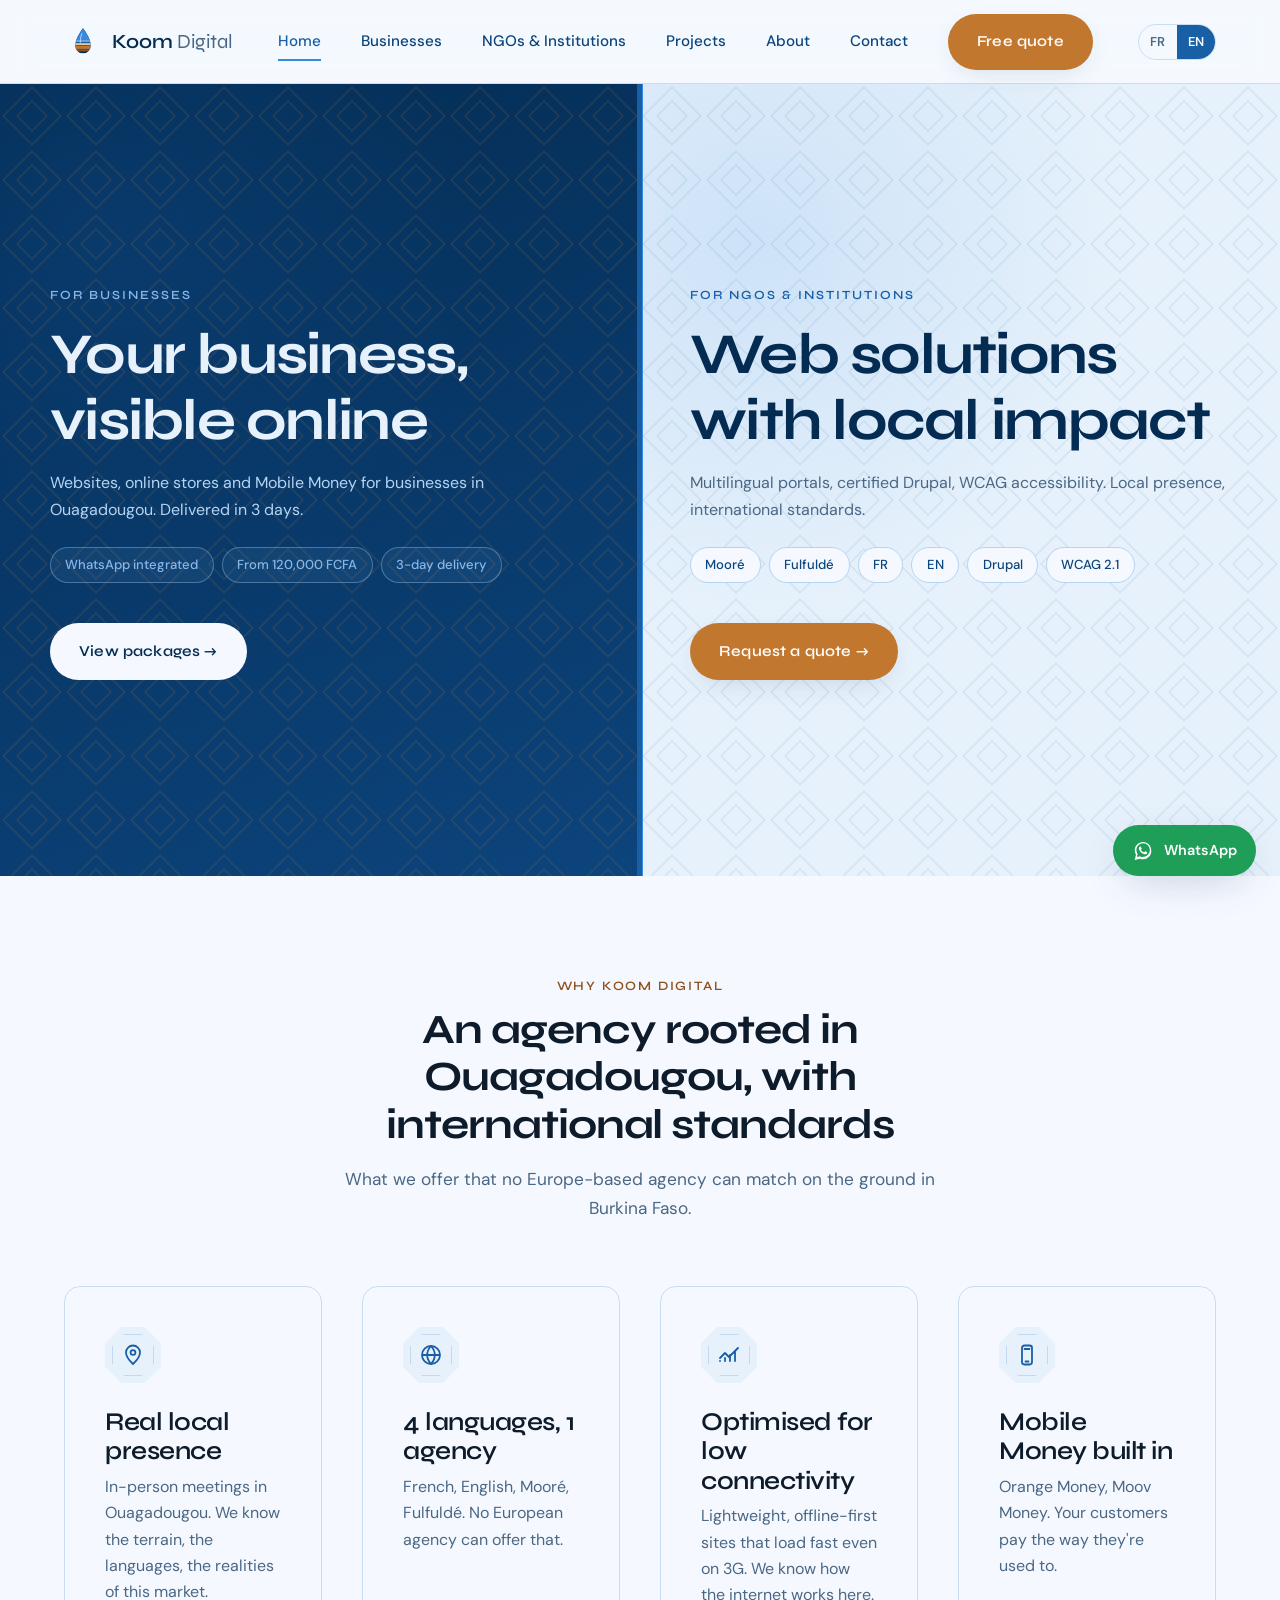
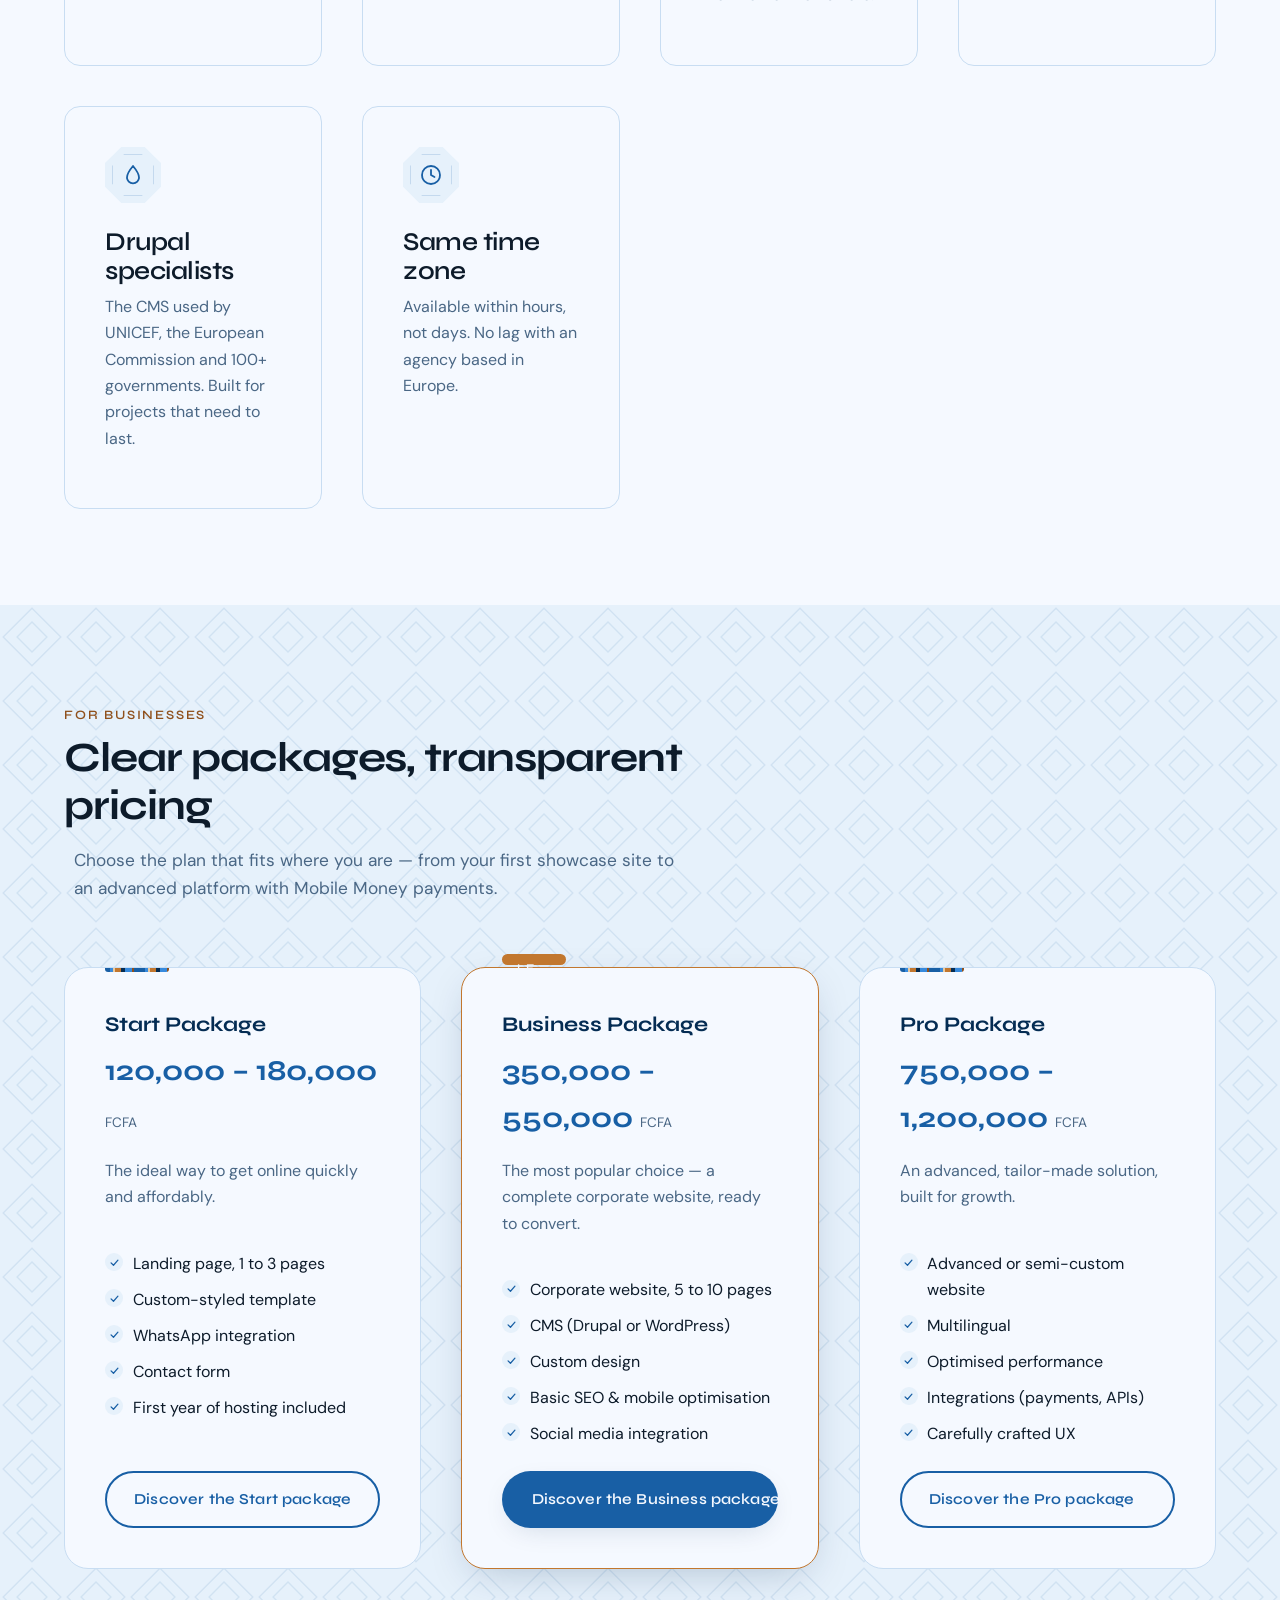
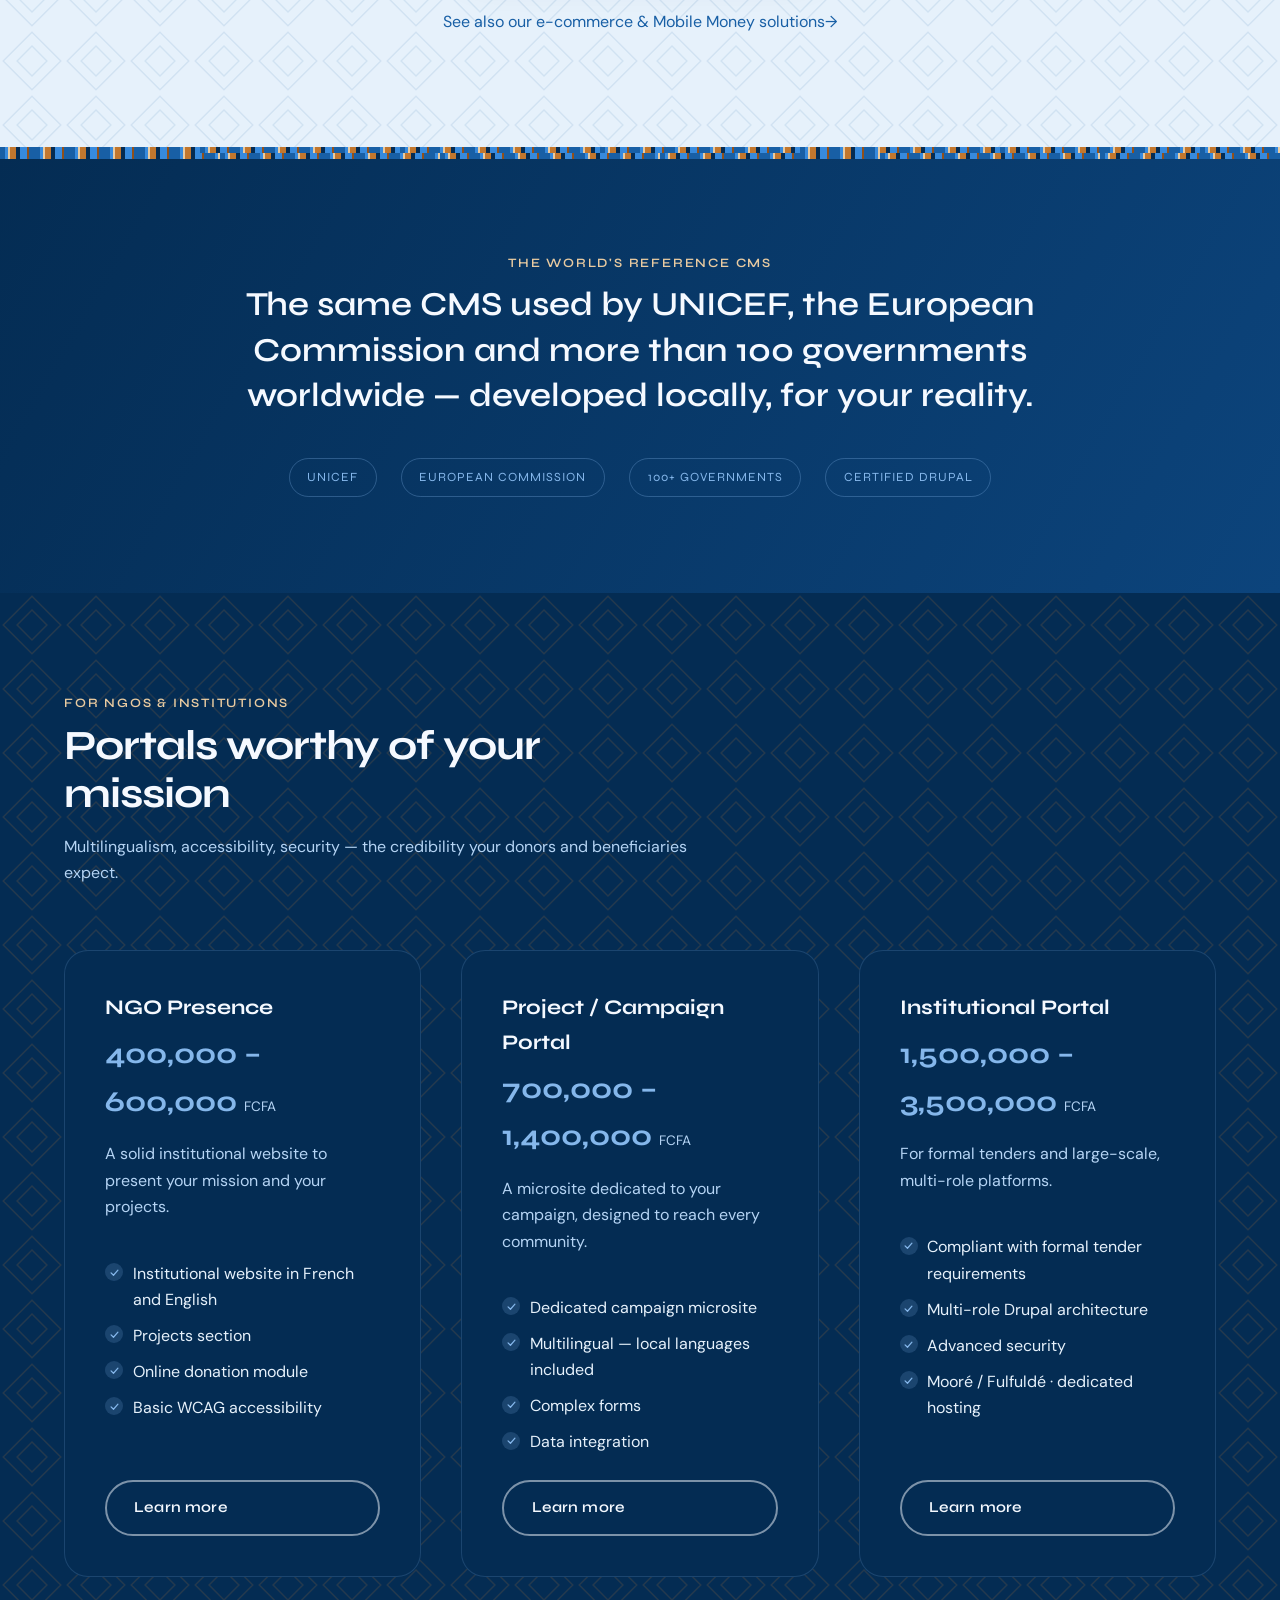
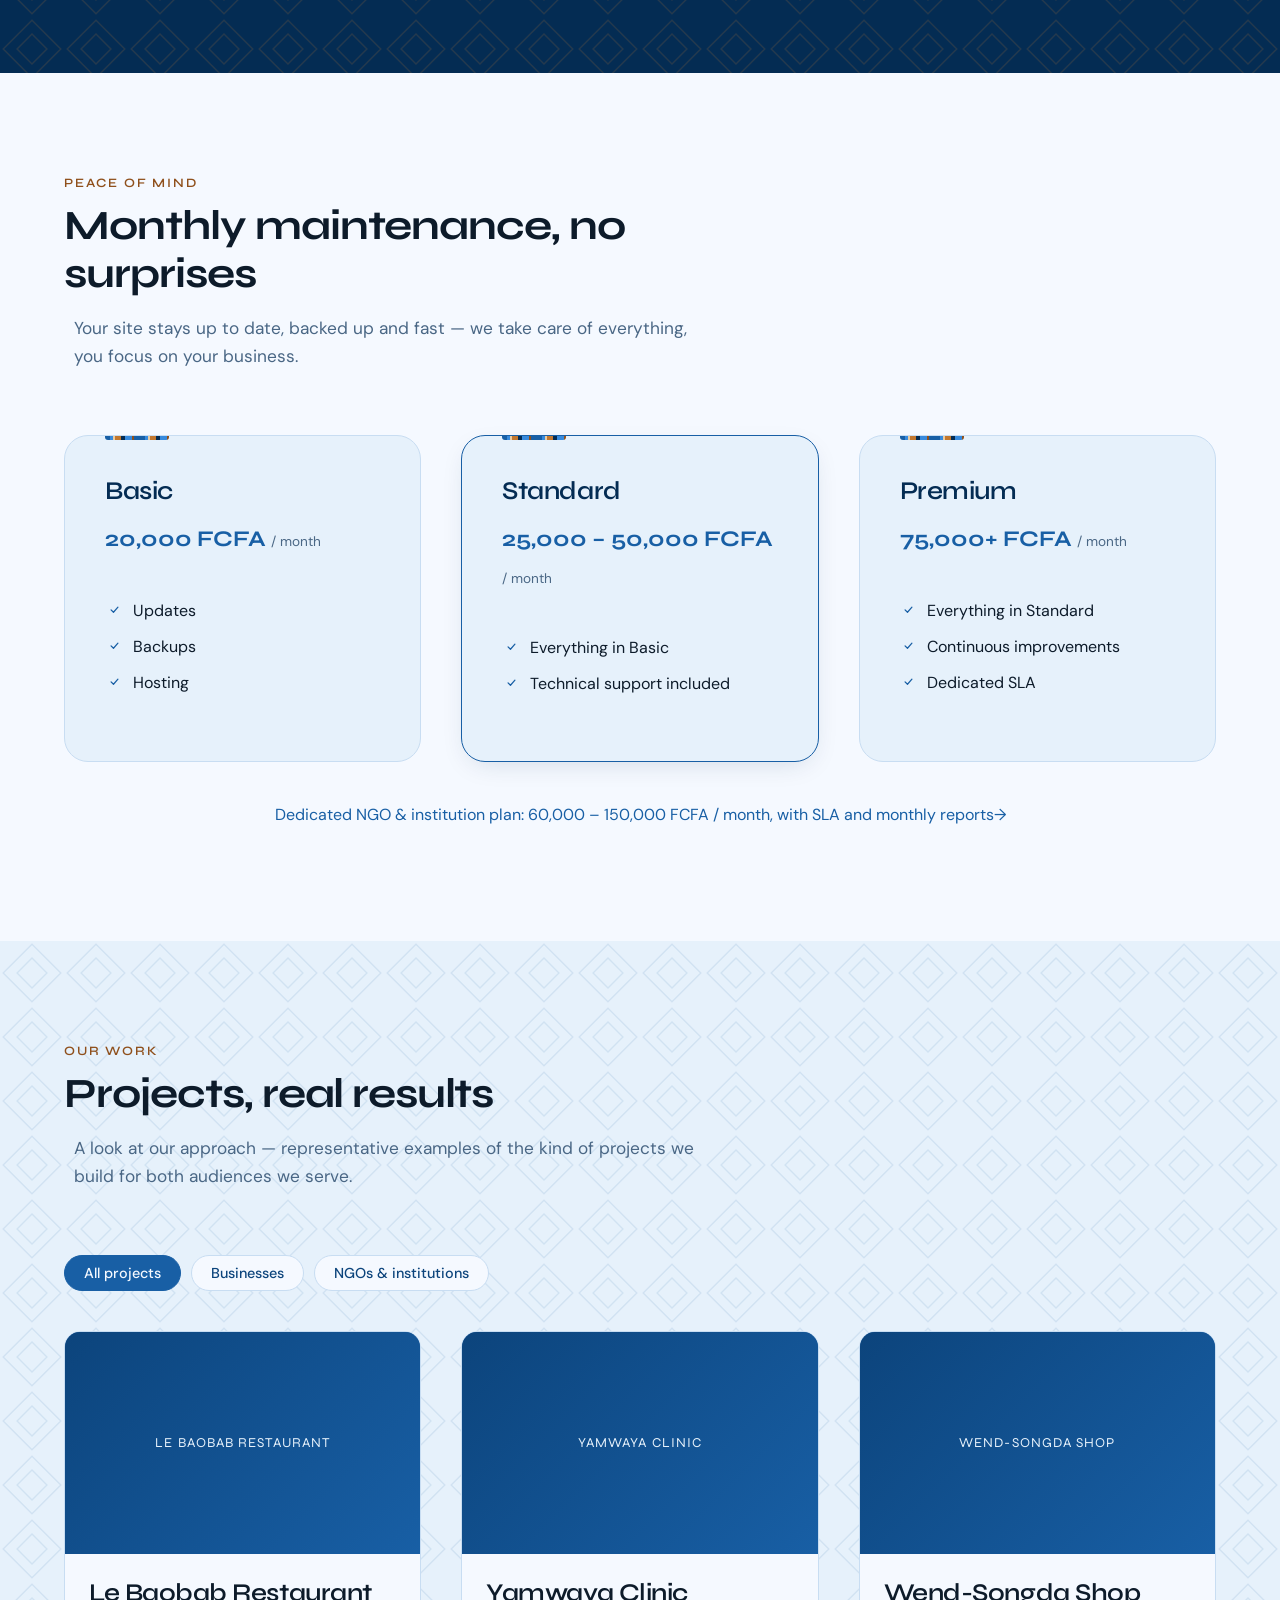
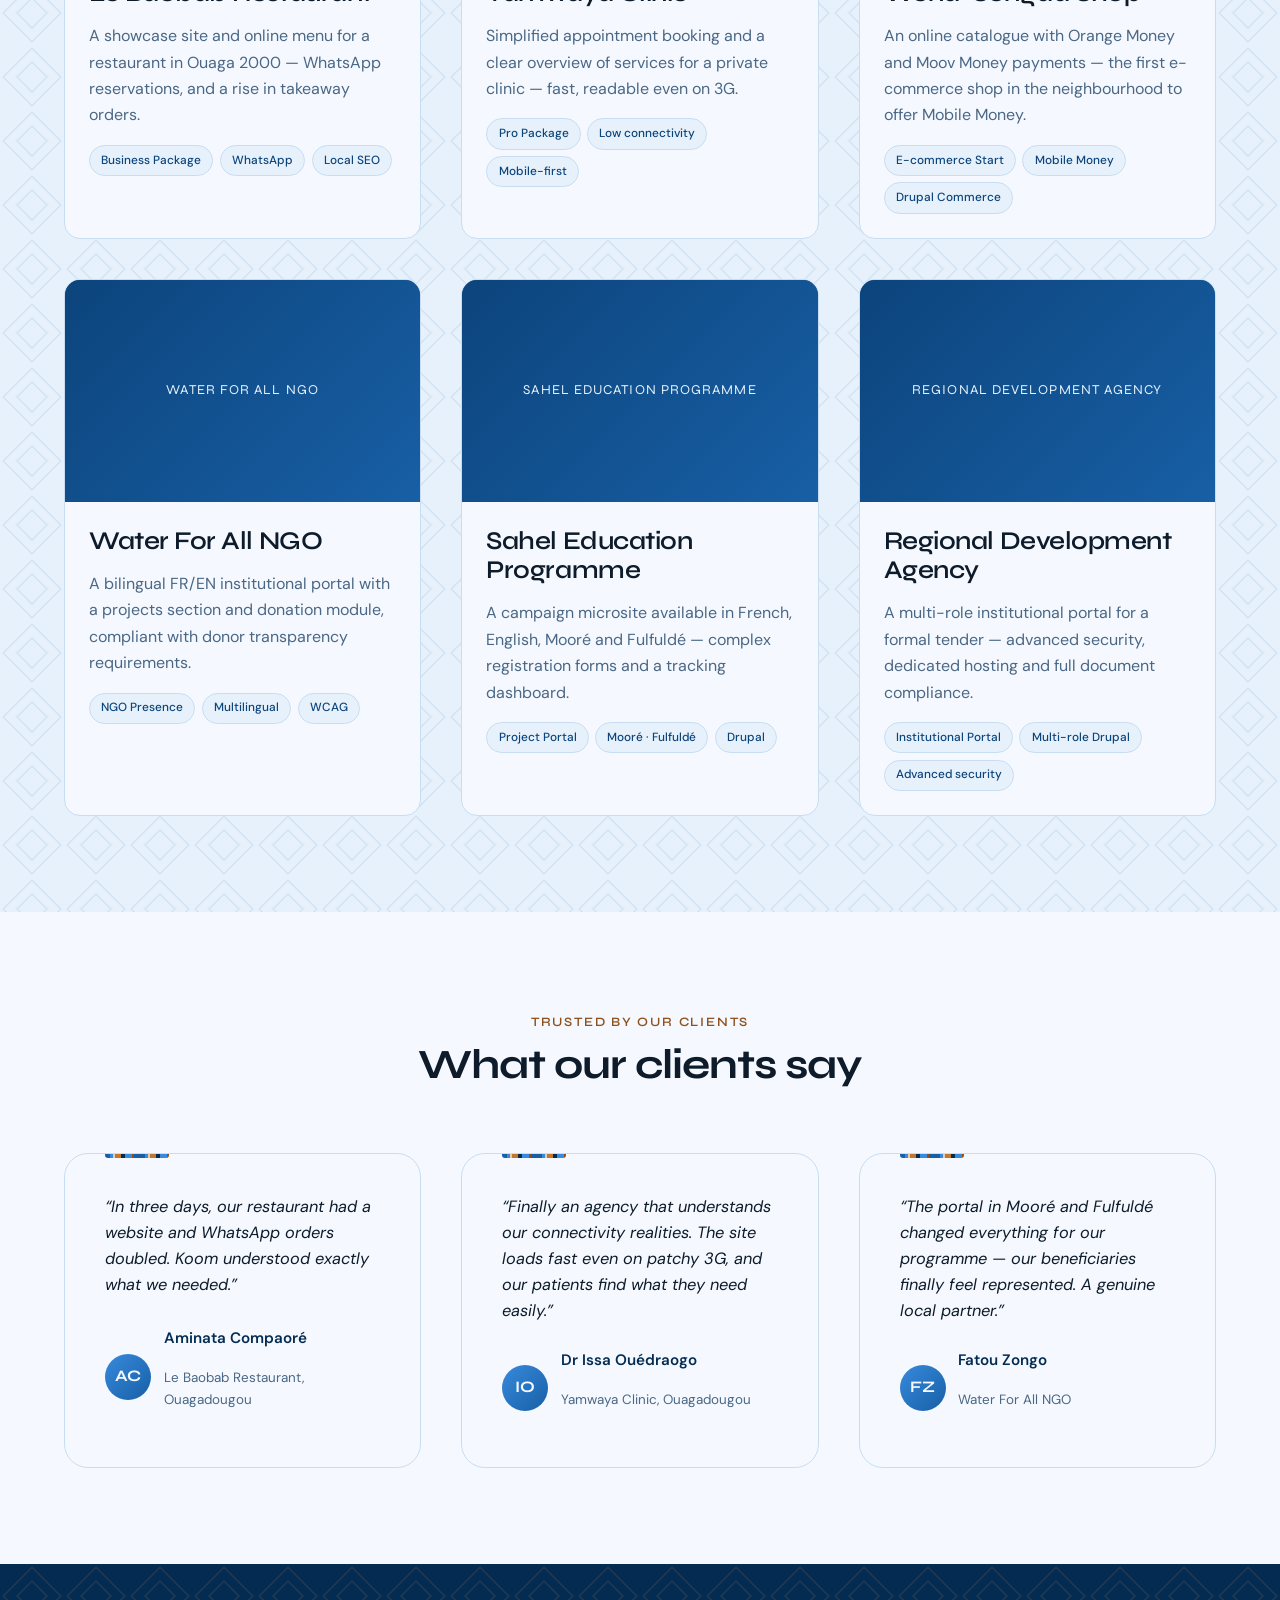
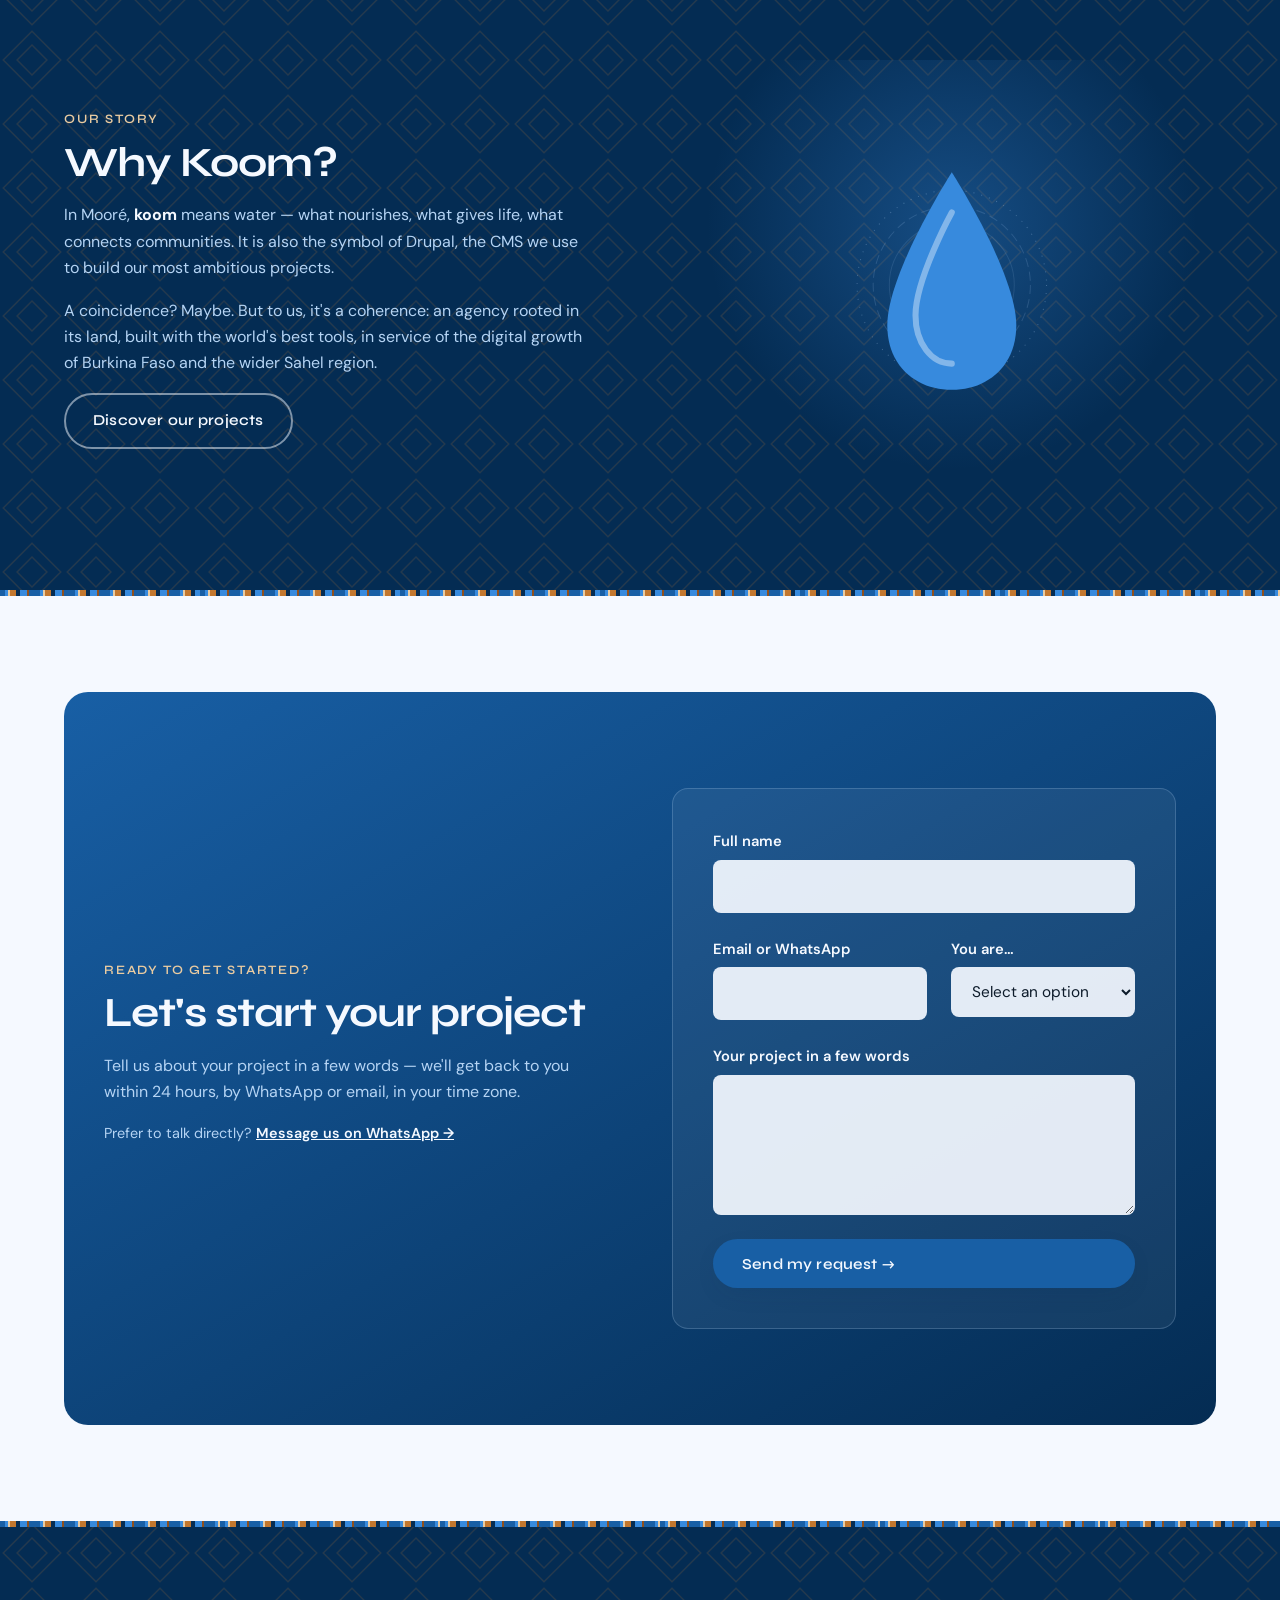
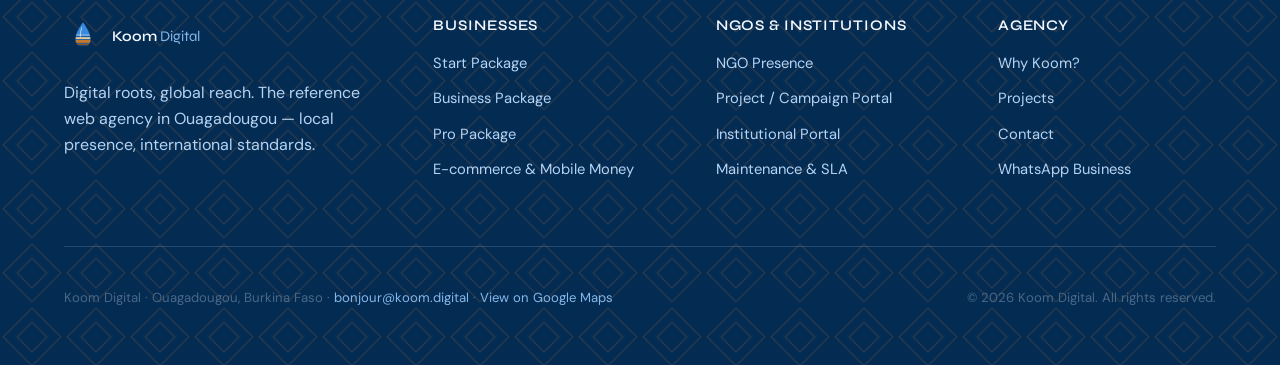
==== commit 5fd64d91: "remove inline styles and replace them with css classes" ====
--- a/en/index.html
+++ b/en/index.html
@@ -147,7 +147,7 @@
         <div class="section-head section-head--center" data-reveal>
           <span class="eyebrow">Why Koom Digital</span>
           <h2 id="value-title">An agency rooted in Ouagadougou, with international standards</h2>
-          <p class="lede" style="margin-inline:auto">What we offer that no Europe-based agency can match on the ground in Burkina Faso.</p>
+          <p class="lede">What we offer that no Europe-based agency can match on the ground in Burkina Faso.</p>
         </div>
 
         <div class="grid grid--6" data-reveal-group>
@@ -255,7 +255,7 @@
           </article>
         </div>
 
-        <p class="text-center" style="margin-top:var(--space-lg)">
+        <p class="text-center mt-lg">
           <a class="btn-ghost" href="entreprises.html">See also our e-commerce &amp; Mobile Money solutions</a>
         </p>
       </div>
@@ -341,7 +341,7 @@
         <div class="grid grid--3" data-reveal-group>
           <article class="plan-card">
             <h3>Basic</h3>
-            <p class="plan-price">20,000 FCFA <small style="font-family:var(--font-body);font-weight:400;font-size:.85rem;color:var(--koom-muted)">/ month</small></p>
+            <p class="plan-price">20,000 FCFA <small>/ month</small></p>
             <ul class="pack-list">
               <li>Updates</li>
               <li>Backups</li>
@@ -349,9 +349,9 @@
             </ul>
           </article>
 
-          <article class="plan-card" style="border-color:var(--koom-blue);box-shadow:var(--shadow-card)">
+          <article class="plan-card plan-card--featured">
             <h3>Standard</h3>
-            <p class="plan-price">25,000 – 50,000 FCFA <small style="font-family:var(--font-body);font-weight:400;font-size:.85rem;color:var(--koom-muted)">/ month</small></p>
+            <p class="plan-price">25,000 – 50,000 FCFA <small>/ month</small></p>
             <ul class="pack-list">
               <li>Everything in Basic</li>
               <li>Technical support included</li>
@@ -360,7 +360,7 @@
 
           <article class="plan-card">
             <h3>Premium</h3>
-            <p class="plan-price">75,000+ FCFA <small style="font-family:var(--font-body);font-weight:400;font-size:.85rem;color:var(--koom-muted)">/ month</small></p>
+            <p class="plan-price">75,000+ FCFA <small>/ month</small></p>
             <ul class="pack-list">
               <li>Everything in Standard</li>
               <li>Continuous improvements</li>
@@ -368,7 +368,7 @@
             </ul>
           </article>
         </div>
-        <p class="text-center" style="margin-top:var(--space-lg)">
+        <p class="text-center mt-lg">
           <a class="btn-ghost" href="ongs-institutions.html#ngo-maintenance">Dedicated NGO &amp; institution plan: 60,000 – 150,000 FCFA / month, with SLA and monthly reports</a>
         </p>
       </div>
@@ -523,7 +523,7 @@
           <div data-reveal>
             <span class="eyebrow">Our story</span>
             <h2 id="story-title">Why Koom?</h2>
-            <p>In Mooré, <strong style="color:var(--koom-white)">koom</strong> means water — what nourishes, what gives life, what connects communities. It is also the symbol of Drupal, the CMS we use to build our most ambitious projects.</p>
+            <p>In Mooré, <strong class="text-white">koom</strong> means water — what nourishes, what gives life, what connects communities. It is also the symbol of Drupal, the CMS we use to build our most ambitious projects.</p>
             <p>A coincidence? Maybe. But to us, it's a coherence: an agency rooted in its land, built with the world's best tools, in service of the digital growth of Burkina Faso and the wider Sahel region.</p>
             <a class="btn btn-outline" href="index.html#projects">Discover our projects</a>
           </div>
@@ -550,7 +550,7 @@
             <span class="eyebrow">Ready to get started?</span>
             <h2 id="cta-title">Let's start your project</h2>
             <p>Tell us about your project in a few words — we'll get back to you within 24 hours, by WhatsApp or email, in your time zone.</p>
-            <p style="color:var(--koom-pale);font-size:.9rem">Prefer to talk directly? <a href="https://wa.me/22600000000" style="color:var(--koom-white);font-weight:600;text-decoration:underline">Message us on WhatsApp →</a></p>
+            <p class="cta-note">Prefer to talk directly? <a href="https://wa.me/22600000000" class="link-on-dark">Message us on WhatsApp →</a></p>
           </div>
 
           <form class="form-grid" data-contact-form data-success-message="Thank you! Your message has been sent. We'll get back to you shortly — you can also reach us directly on WhatsApp for a faster reply." novalidate>
--- a/css/style.css
+++ b/css/style.css
@@ -304,6 +304,21 @@
 
 .grid--6 {
   grid-template-columns: repeat(auto-fit, minmax(200px, 1fr));
+}
+
+/* Grille pack 2 colonnes (texte + liste de features) — collapse à 1 col mobile */
+.grid--pack {
+  grid-template-columns: 1fr 1.2fr;
+  gap: var(--space-2xl);
+  align-items: center;
+}
+
+@media (max-width: 720px) {
+  .grid--pack {
+    grid-template-columns: 1fr;
+  }
+  /* Remet l'ordre DOM naturel sur mobile — le texte passe toujours avant la liste */
+  .grid--pack > * { order: initial !important; }
 }
 
 /* --------------------------------------------------------------------------
@@ -519,7 +534,7 @@
   border: 1px solid var(--koom-border);
   background: var(--koom-white);
   border-radius: var(--radius-sm);
-  padding: 0.5rem 0.65rem;
+  padding: var(--space-sm);
   cursor: pointer;
 }
 
@@ -696,6 +711,7 @@
 
 .hero-entreprises .hero-tag-label { color: var(--koom-light); }
 .hero-ongs .hero-tag-label { color: var(--koom-blue); }
+.page-hero--light .hero-tag-label { color: var(--koom-blue); }
 
 .hero-half h1 {
   margin-bottom: var(--space-sm);
@@ -883,10 +899,14 @@
 
 .pack-price {
   font-family: var(--font-display);
-  font-size: 1.5rem;
+  font-size: 1.8rem;
   font-weight: 700;
   color: var(--koom-blue);
   margin-bottom: var(--space-sm);
+}
+
+.pack-price--sm {
+  font-size: 1.1rem;
 }
 
 .pack-price small {
@@ -908,7 +928,7 @@
   display: flex;
   align-items: flex-start;
   gap: 0.6rem;
-  font-size: 0.92rem;
+  font-size: 1rem;
   color: var(--koom-text);
 }
 
@@ -1054,6 +1074,18 @@
   margin-bottom: var(--space-sm);
 }
 
+.plan-price small {
+  font-family: var(--font-body);
+  font-weight: 400;
+  font-size: 0.85rem;
+  color: var(--koom-muted);
+}
+
+.plan-card--featured {
+  border-color: var(--koom-blue);
+  box-shadow: var(--shadow-card);
+}
+
 /* --------------------------------------------------------------------------
    Portfolio
    -------------------------------------------------------------------------- */
@@ -1321,6 +1353,7 @@
   display: flex;
   flex-direction: column;
   gap: var(--space-md);
+  margin-top: var(--space-lg);
 }
 
 .contact-item {
@@ -1344,6 +1377,11 @@
 
 .contact-item p {
   margin: 0;
+}
+
+.contact-item a {
+  color: var(--koom-blue);
+  font-weight: 600;
 }
 
 /* --------------------------------------------------------------------------
@@ -1394,6 +1432,13 @@
   .cta-final {
     grid-template-columns: 1fr;
   }
+}
+
+.cta-final--center {
+  grid-template-columns: 1fr;
+  text-align: center;
+  max-width: 760px;
+  margin-inline: auto;
 }
 
 /* --------------------------------------------------------------------------
@@ -1848,11 +1893,32 @@
    -------------------------------------------------------------------------- */
 .text-center { text-align: center; }
 .mt-0 { margin-top: 0; }
+.mt-sm { margin-top: var(--space-sm); }
+.mt-md { margin-top: var(--space-md); }
+.mt-lg { margin-top: var(--space-lg); }
 .mb-0 { margin-bottom: 0; }
+
+.link-on-dark {
+  color: var(--koom-white);
+  font-weight: 600;
+  text-decoration: underline;
+}
+
+.cta-note {
+  color: var(--koom-pale);
+  font-size: 0.9rem;
+}
+
+.text-white { color: var(--koom-white); }
+
+.grid--pack--start { align-items: start; }
+
+.btn + .btn { margin-left: 0.6rem; }
 
 .lede {
   font-size: 1.08rem;
   max-width: 620px;
+  margin-inline: auto;
 }
 
 .divider {
--- a/css/style.css
+++ b/css/style.css
@@ -304,6 +304,21 @@
 
 .grid--6 {
   grid-template-columns: repeat(auto-fit, minmax(200px, 1fr));
+}
+
+/* Grille pack 2 colonnes (texte + liste de features) — collapse à 1 col mobile */
+.grid--pack {
+  grid-template-columns: 1fr 1.2fr;
+  gap: var(--space-2xl);
+  align-items: center;
+}
+
+@media (max-width: 720px) {
+  .grid--pack {
+    grid-template-columns: 1fr;
+  }
+  /* Remet l'ordre DOM naturel sur mobile — le texte passe toujours avant la liste */
+  .grid--pack > * { order: initial !important; }
 }
 
 /* --------------------------------------------------------------------------
@@ -519,7 +534,7 @@
   border: 1px solid var(--koom-border);
   background: var(--koom-white);
   border-radius: var(--radius-sm);
-  padding: 0.5rem 0.65rem;
+  padding: var(--space-sm);
   cursor: pointer;
 }
 
@@ -696,6 +711,7 @@
 
 .hero-entreprises .hero-tag-label { color: var(--koom-light); }
 .hero-ongs .hero-tag-label { color: var(--koom-blue); }
+.page-hero--light .hero-tag-label { color: var(--koom-blue); }
 
 .hero-half h1 {
   margin-bottom: var(--space-sm);
@@ -883,10 +899,14 @@
 
 .pack-price {
   font-family: var(--font-display);
-  font-size: 1.5rem;
+  font-size: 1.8rem;
   font-weight: 700;
   color: var(--koom-blue);
   margin-bottom: var(--space-sm);
+}
+
+.pack-price--sm {
+  font-size: 1.1rem;
 }
 
 .pack-price small {
@@ -908,7 +928,7 @@
   display: flex;
   align-items: flex-start;
   gap: 0.6rem;
-  font-size: 0.92rem;
+  font-size: 1rem;
   color: var(--koom-text);
 }
 
@@ -1054,6 +1074,18 @@
   margin-bottom: var(--space-sm);
 }
 
+.plan-price small {
+  font-family: var(--font-body);
+  font-weight: 400;
+  font-size: 0.85rem;
+  color: var(--koom-muted);
+}
+
+.plan-card--featured {
+  border-color: var(--koom-blue);
+  box-shadow: var(--shadow-card);
+}
+
 /* --------------------------------------------------------------------------
    Portfolio
    -------------------------------------------------------------------------- */
@@ -1321,6 +1353,7 @@
   display: flex;
   flex-direction: column;
   gap: var(--space-md);
+  margin-top: var(--space-lg);
 }
 
 .contact-item {
@@ -1344,6 +1377,11 @@
 
 .contact-item p {
   margin: 0;
+}
+
+.contact-item a {
+  color: var(--koom-blue);
+  font-weight: 600;
 }
 
 /* --------------------------------------------------------------------------
@@ -1394,6 +1432,13 @@
   .cta-final {
     grid-template-columns: 1fr;
   }
+}
+
+.cta-final--center {
+  grid-template-columns: 1fr;
+  text-align: center;
+  max-width: 760px;
+  margin-inline: auto;
 }
 
 /* --------------------------------------------------------------------------
@@ -1848,11 +1893,32 @@
    -------------------------------------------------------------------------- */
 .text-center { text-align: center; }
 .mt-0 { margin-top: 0; }
+.mt-sm { margin-top: var(--space-sm); }
+.mt-md { margin-top: var(--space-md); }
+.mt-lg { margin-top: var(--space-lg); }
 .mb-0 { margin-bottom: 0; }
+
+.link-on-dark {
+  color: var(--koom-white);
+  font-weight: 600;
+  text-decoration: underline;
+}
+
+.cta-note {
+  color: var(--koom-pale);
+  font-size: 0.9rem;
+}
+
+.text-white { color: var(--koom-white); }
+
+.grid--pack--start { align-items: start; }
+
+.btn + .btn { margin-left: 0.6rem; }
 
 .lede {
   font-size: 1.08rem;
   max-width: 620px;
+  margin-inline: auto;
 }
 
 .divider {
--- a/css/style.css
+++ b/css/style.css
@@ -304,6 +304,21 @@
 
 .grid--6 {
   grid-template-columns: repeat(auto-fit, minmax(200px, 1fr));
+}
+
+/* Grille pack 2 colonnes (texte + liste de features) — collapse à 1 col mobile */
+.grid--pack {
+  grid-template-columns: 1fr 1.2fr;
+  gap: var(--space-2xl);
+  align-items: center;
+}
+
+@media (max-width: 720px) {
+  .grid--pack {
+    grid-template-columns: 1fr;
+  }
+  /* Remet l'ordre DOM naturel sur mobile — le texte passe toujours avant la liste */
+  .grid--pack > * { order: initial !important; }
 }
 
 /* --------------------------------------------------------------------------
@@ -519,7 +534,7 @@
   border: 1px solid var(--koom-border);
   background: var(--koom-white);
   border-radius: var(--radius-sm);
-  padding: 0.5rem 0.65rem;
+  padding: var(--space-sm);
   cursor: pointer;
 }
 
@@ -696,6 +711,7 @@
 
 .hero-entreprises .hero-tag-label { color: var(--koom-light); }
 .hero-ongs .hero-tag-label { color: var(--koom-blue); }
+.page-hero--light .hero-tag-label { color: var(--koom-blue); }
 
 .hero-half h1 {
   margin-bottom: var(--space-sm);
@@ -883,10 +899,14 @@
 
 .pack-price {
   font-family: var(--font-display);
-  font-size: 1.5rem;
+  font-size: 1.8rem;
   font-weight: 700;
   color: var(--koom-blue);
   margin-bottom: var(--space-sm);
+}
+
+.pack-price--sm {
+  font-size: 1.1rem;
 }
 
 .pack-price small {
@@ -908,7 +928,7 @@
   display: flex;
   align-items: flex-start;
   gap: 0.6rem;
-  font-size: 0.92rem;
+  font-size: 1rem;
   color: var(--koom-text);
 }
 
@@ -1054,6 +1074,18 @@
   margin-bottom: var(--space-sm);
 }
 
+.plan-price small {
+  font-family: var(--font-body);
+  font-weight: 400;
+  font-size: 0.85rem;
+  color: var(--koom-muted);
+}
+
+.plan-card--featured {
+  border-color: var(--koom-blue);
+  box-shadow: var(--shadow-card);
+}
+
 /* --------------------------------------------------------------------------
    Portfolio
    -------------------------------------------------------------------------- */
@@ -1321,6 +1353,7 @@
   display: flex;
   flex-direction: column;
   gap: var(--space-md);
+  margin-top: var(--space-lg);
 }
 
 .contact-item {
@@ -1344,6 +1377,11 @@
 
 .contact-item p {
   margin: 0;
+}
+
+.contact-item a {
+  color: var(--koom-blue);
+  font-weight: 600;
 }
 
 /* --------------------------------------------------------------------------
@@ -1394,6 +1432,13 @@
   .cta-final {
     grid-template-columns: 1fr;
   }
+}
+
+.cta-final--center {
+  grid-template-columns: 1fr;
+  text-align: center;
+  max-width: 760px;
+  margin-inline: auto;
 }
 
 /* --------------------------------------------------------------------------
@@ -1848,11 +1893,32 @@
    -------------------------------------------------------------------------- */
 .text-center { text-align: center; }
 .mt-0 { margin-top: 0; }
+.mt-sm { margin-top: var(--space-sm); }
+.mt-md { margin-top: var(--space-md); }
+.mt-lg { margin-top: var(--space-lg); }
 .mb-0 { margin-bottom: 0; }
+
+.link-on-dark {
+  color: var(--koom-white);
+  font-weight: 600;
+  text-decoration: underline;
+}
+
+.cta-note {
+  color: var(--koom-pale);
+  font-size: 0.9rem;
+}
+
+.text-white { color: var(--koom-white); }
+
+.grid--pack--start { align-items: start; }
+
+.btn + .btn { margin-left: 0.6rem; }
 
 .lede {
   font-size: 1.08rem;
   max-width: 620px;
+  margin-inline: auto;
 }
 
 .divider {
